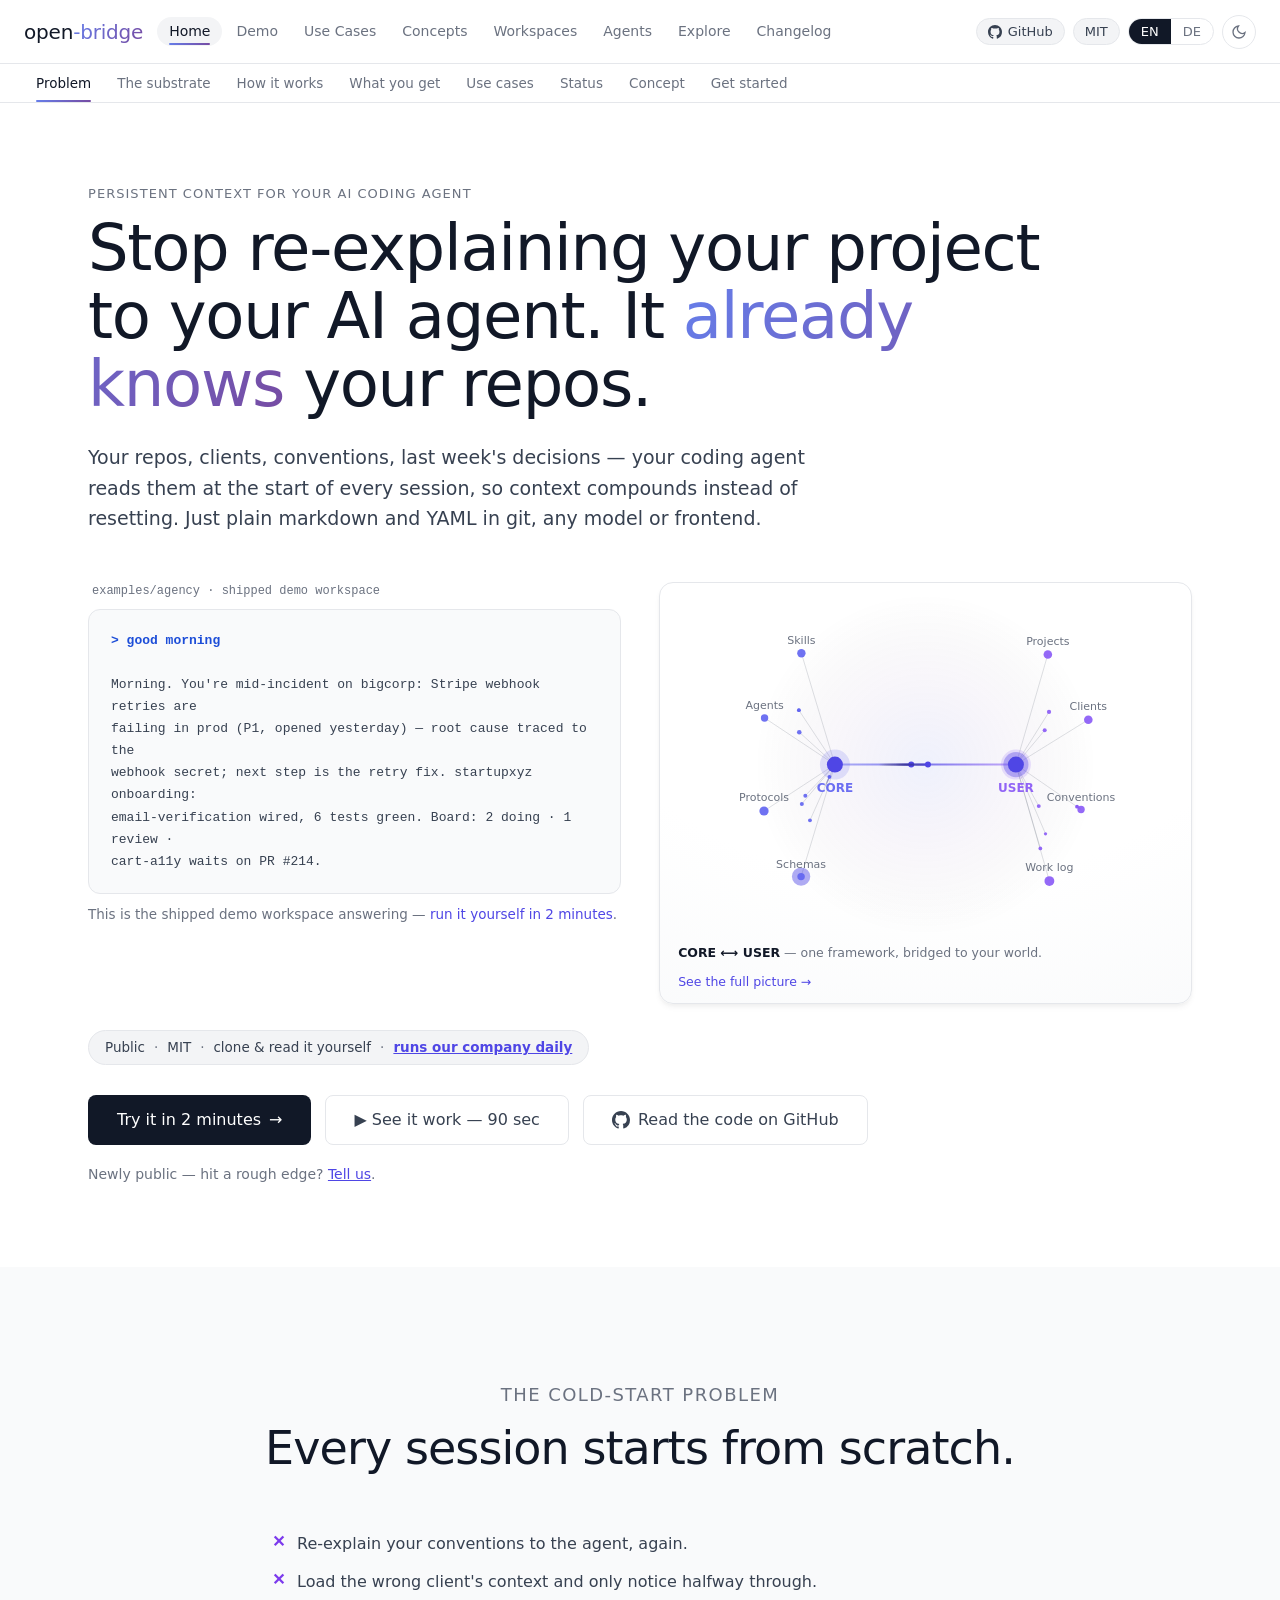
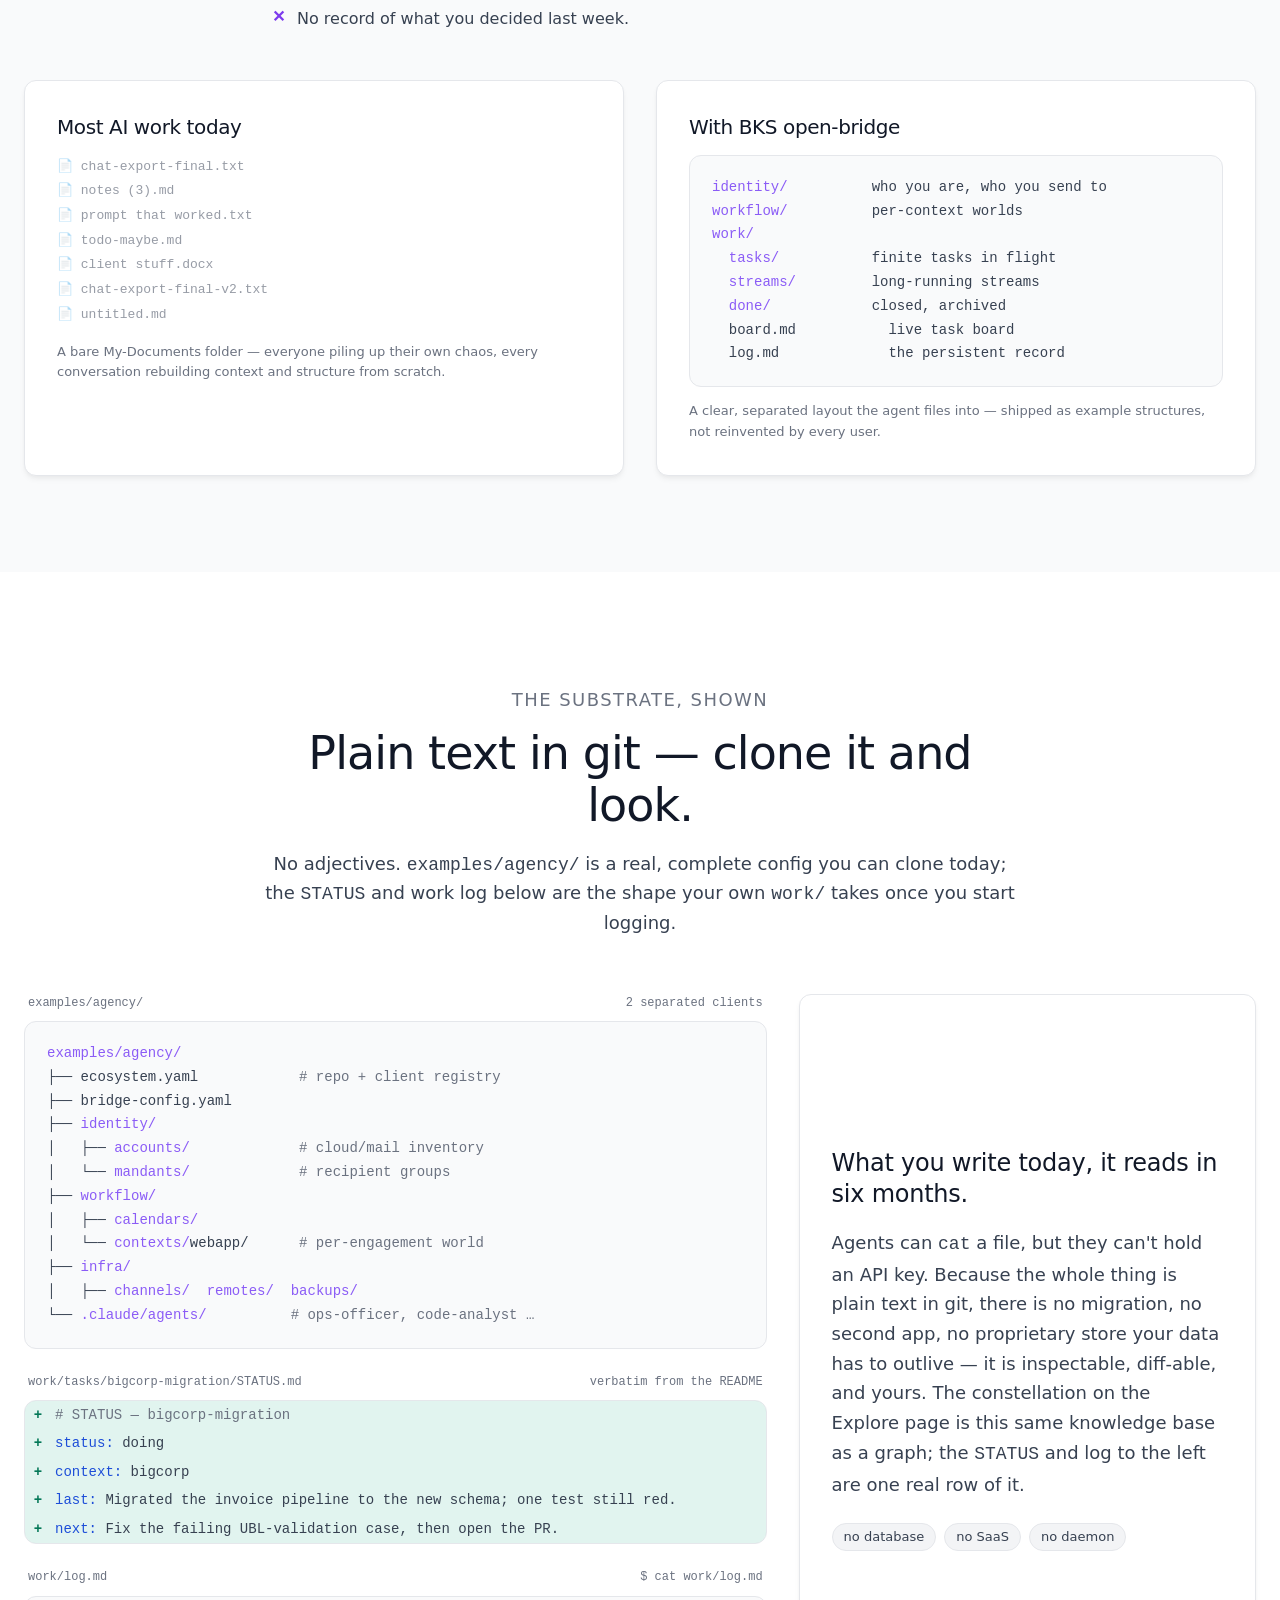
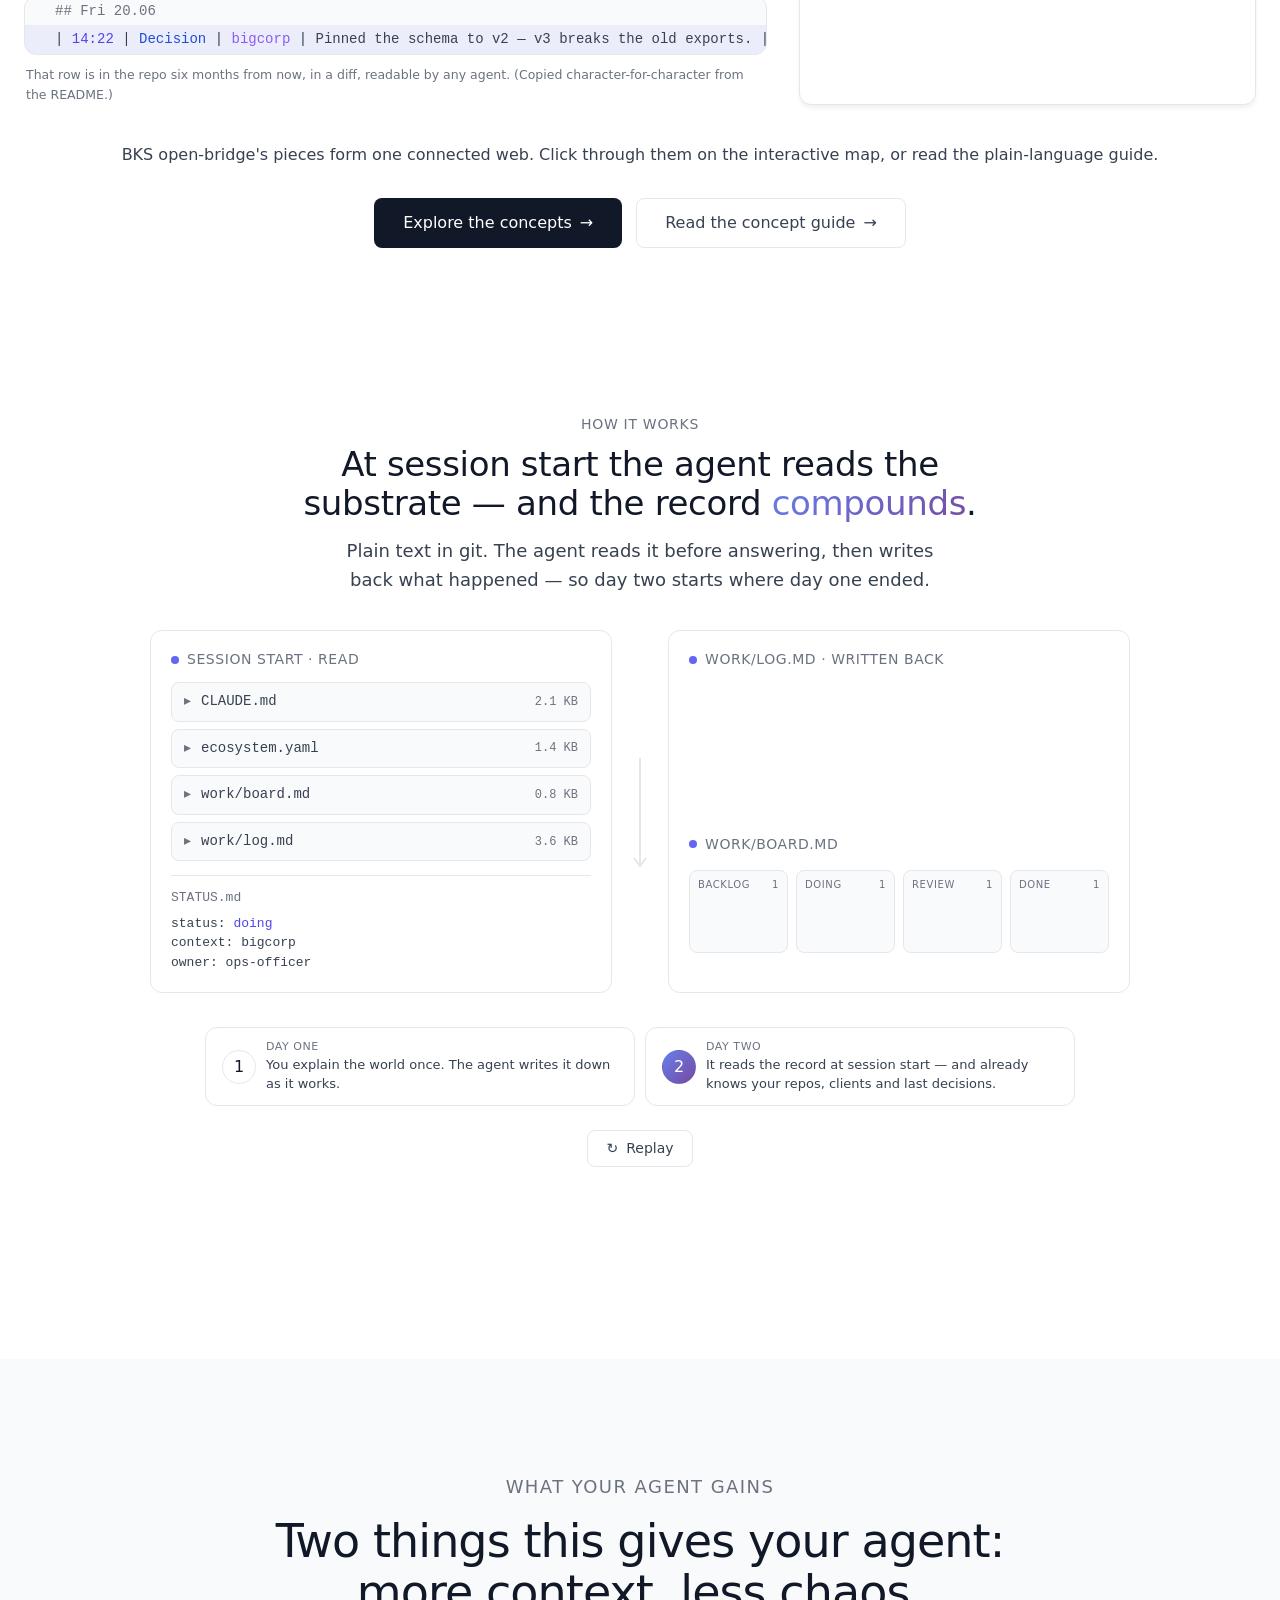
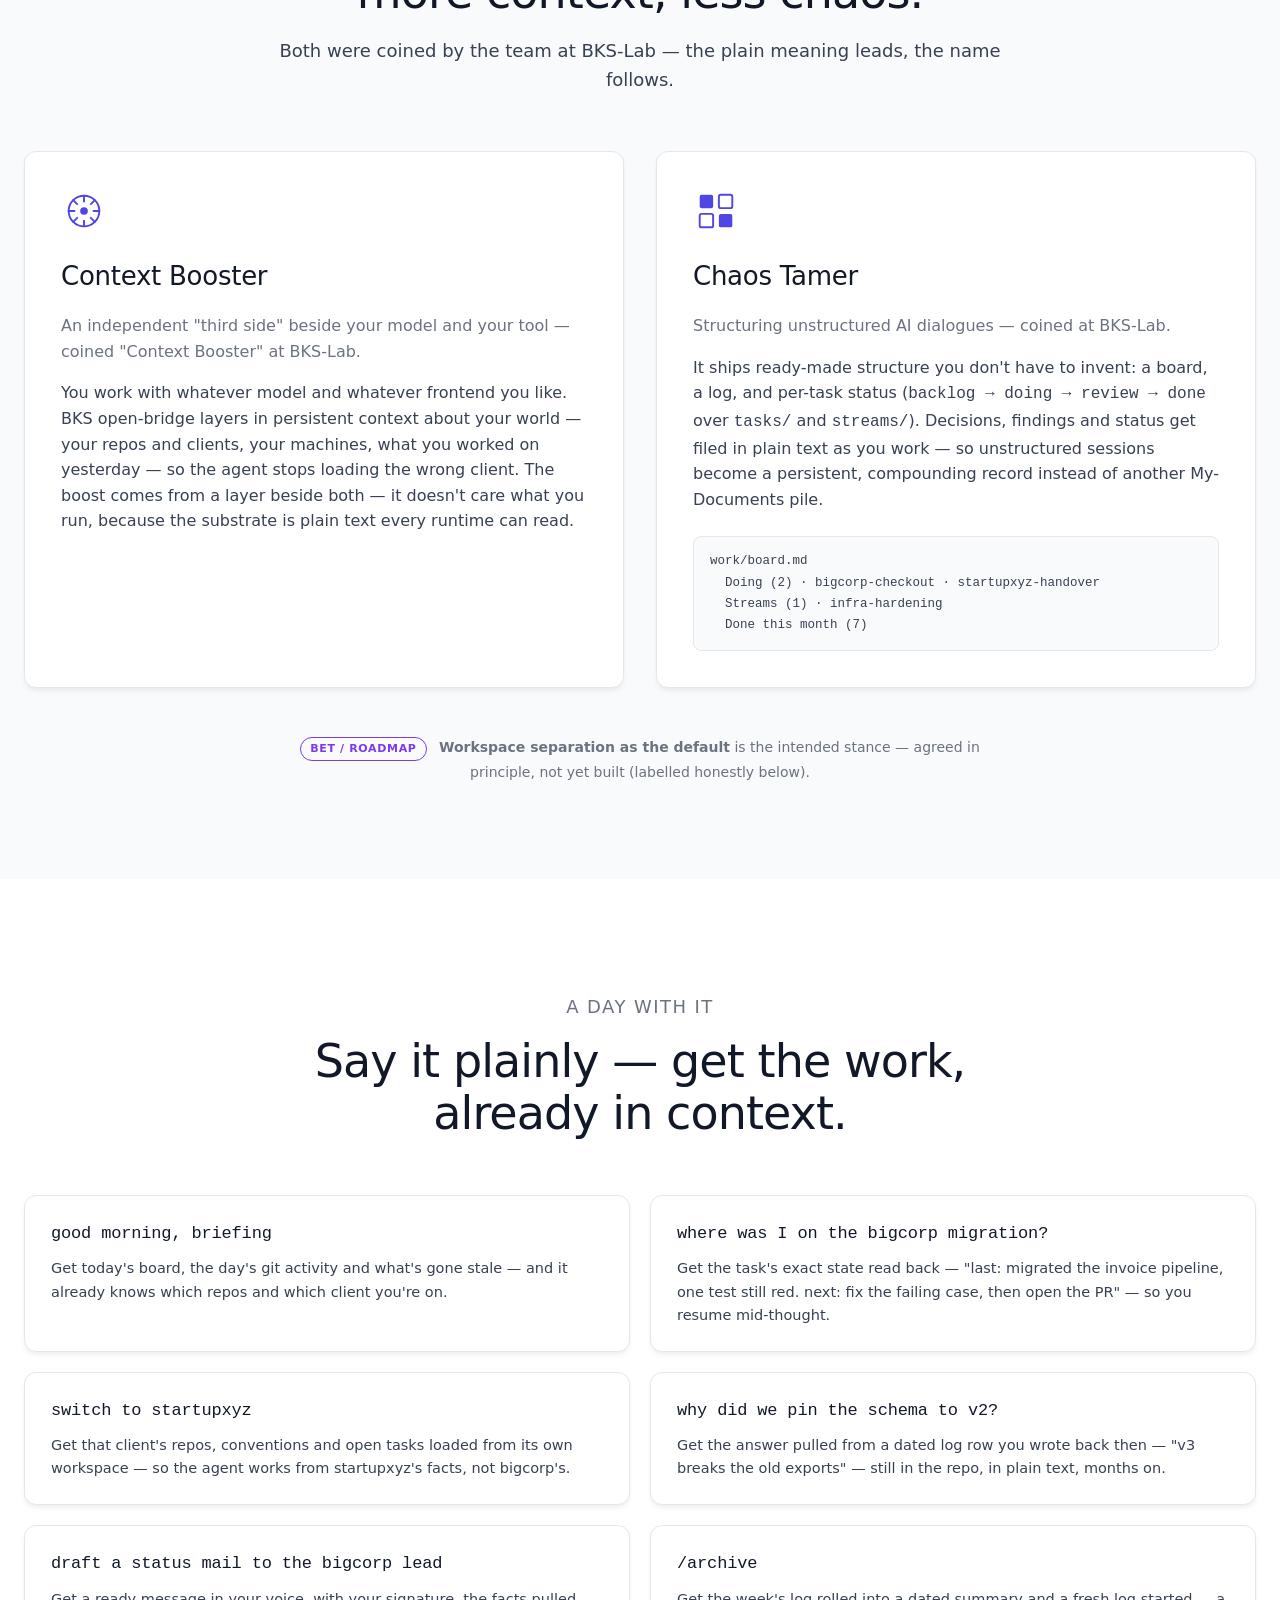
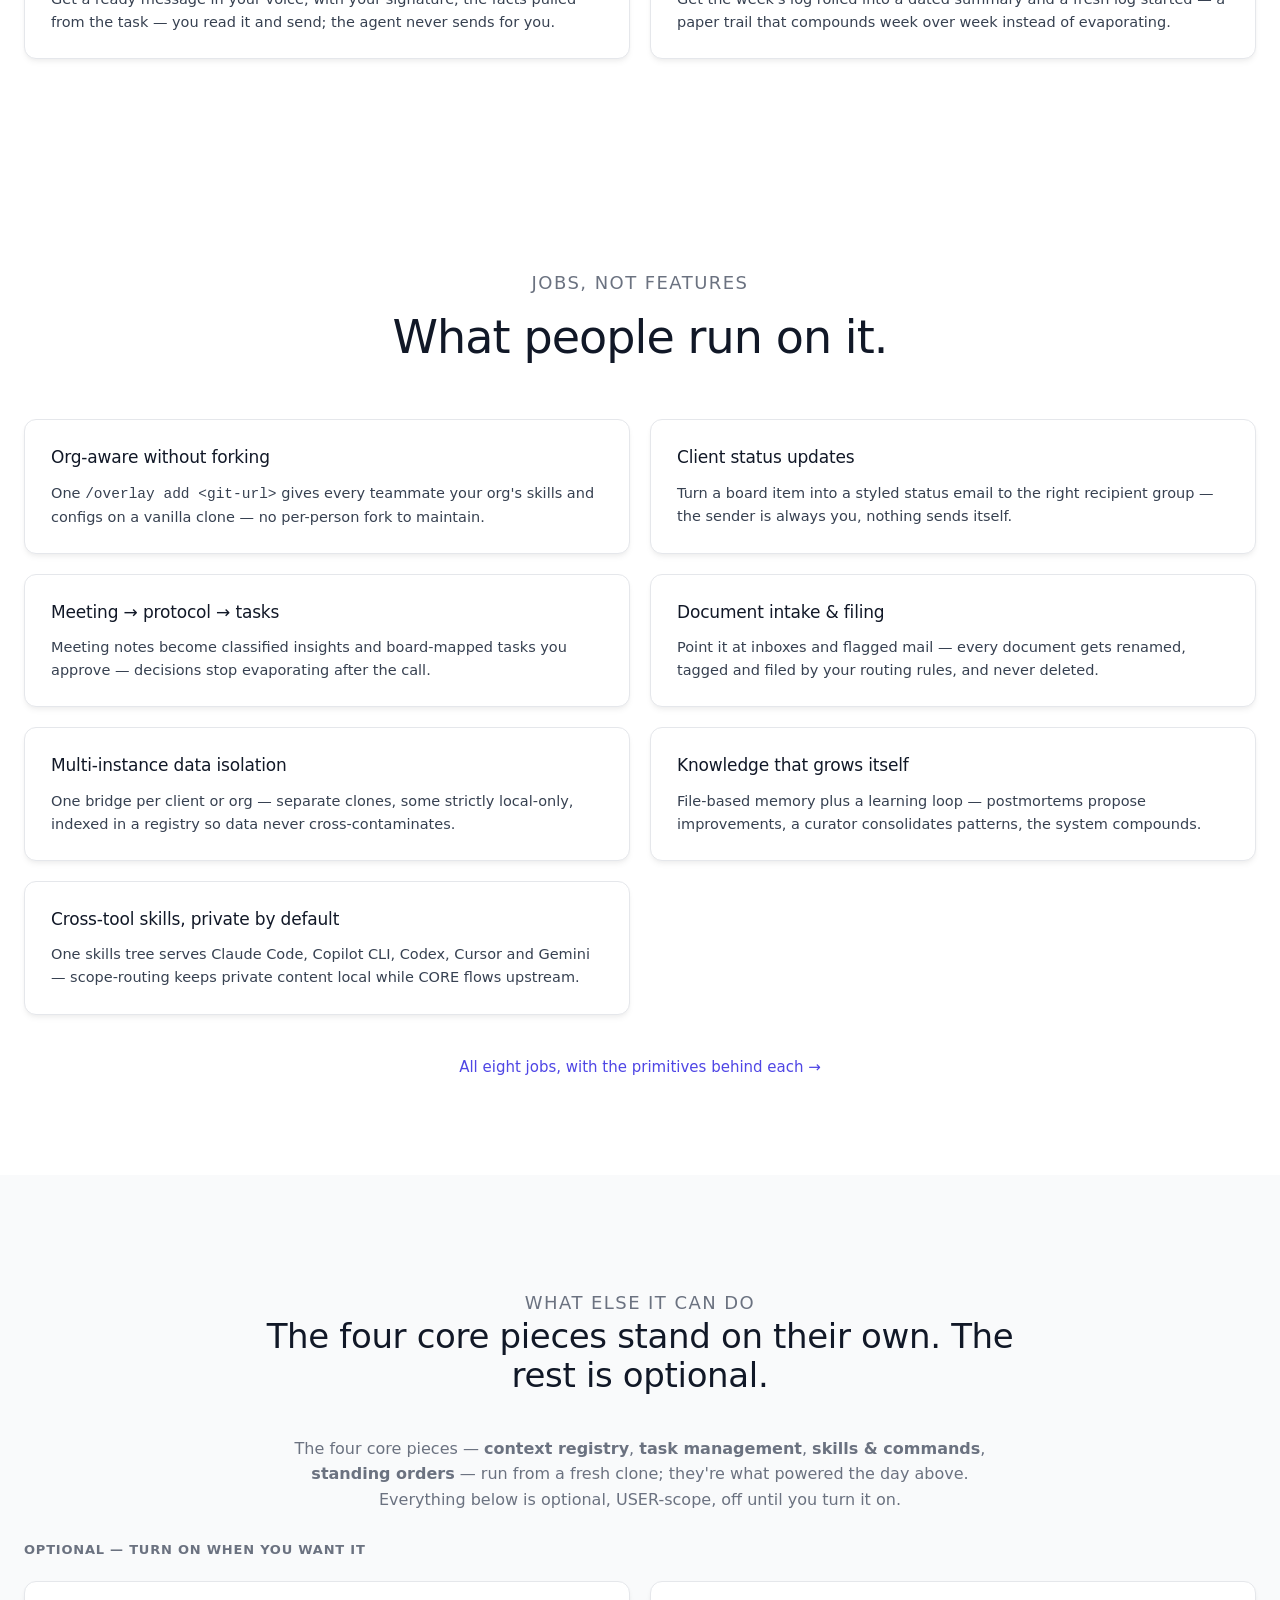
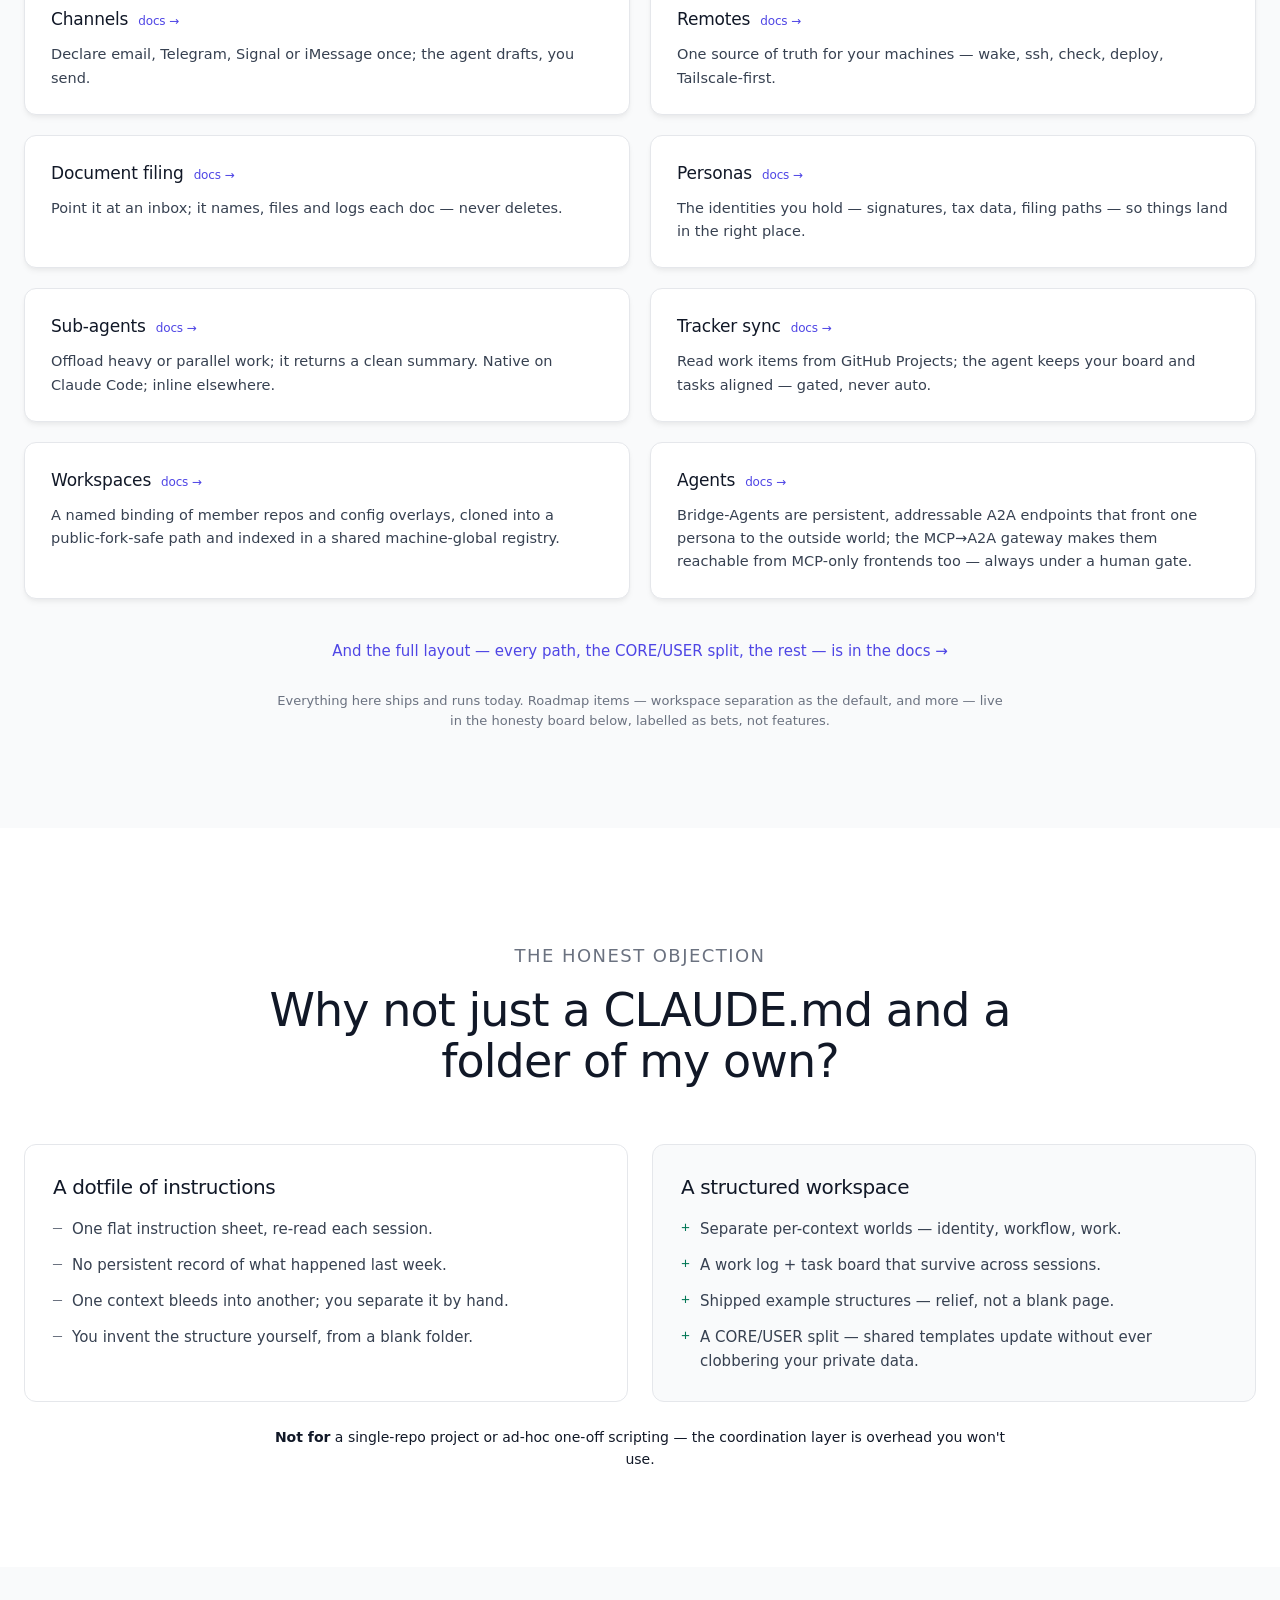
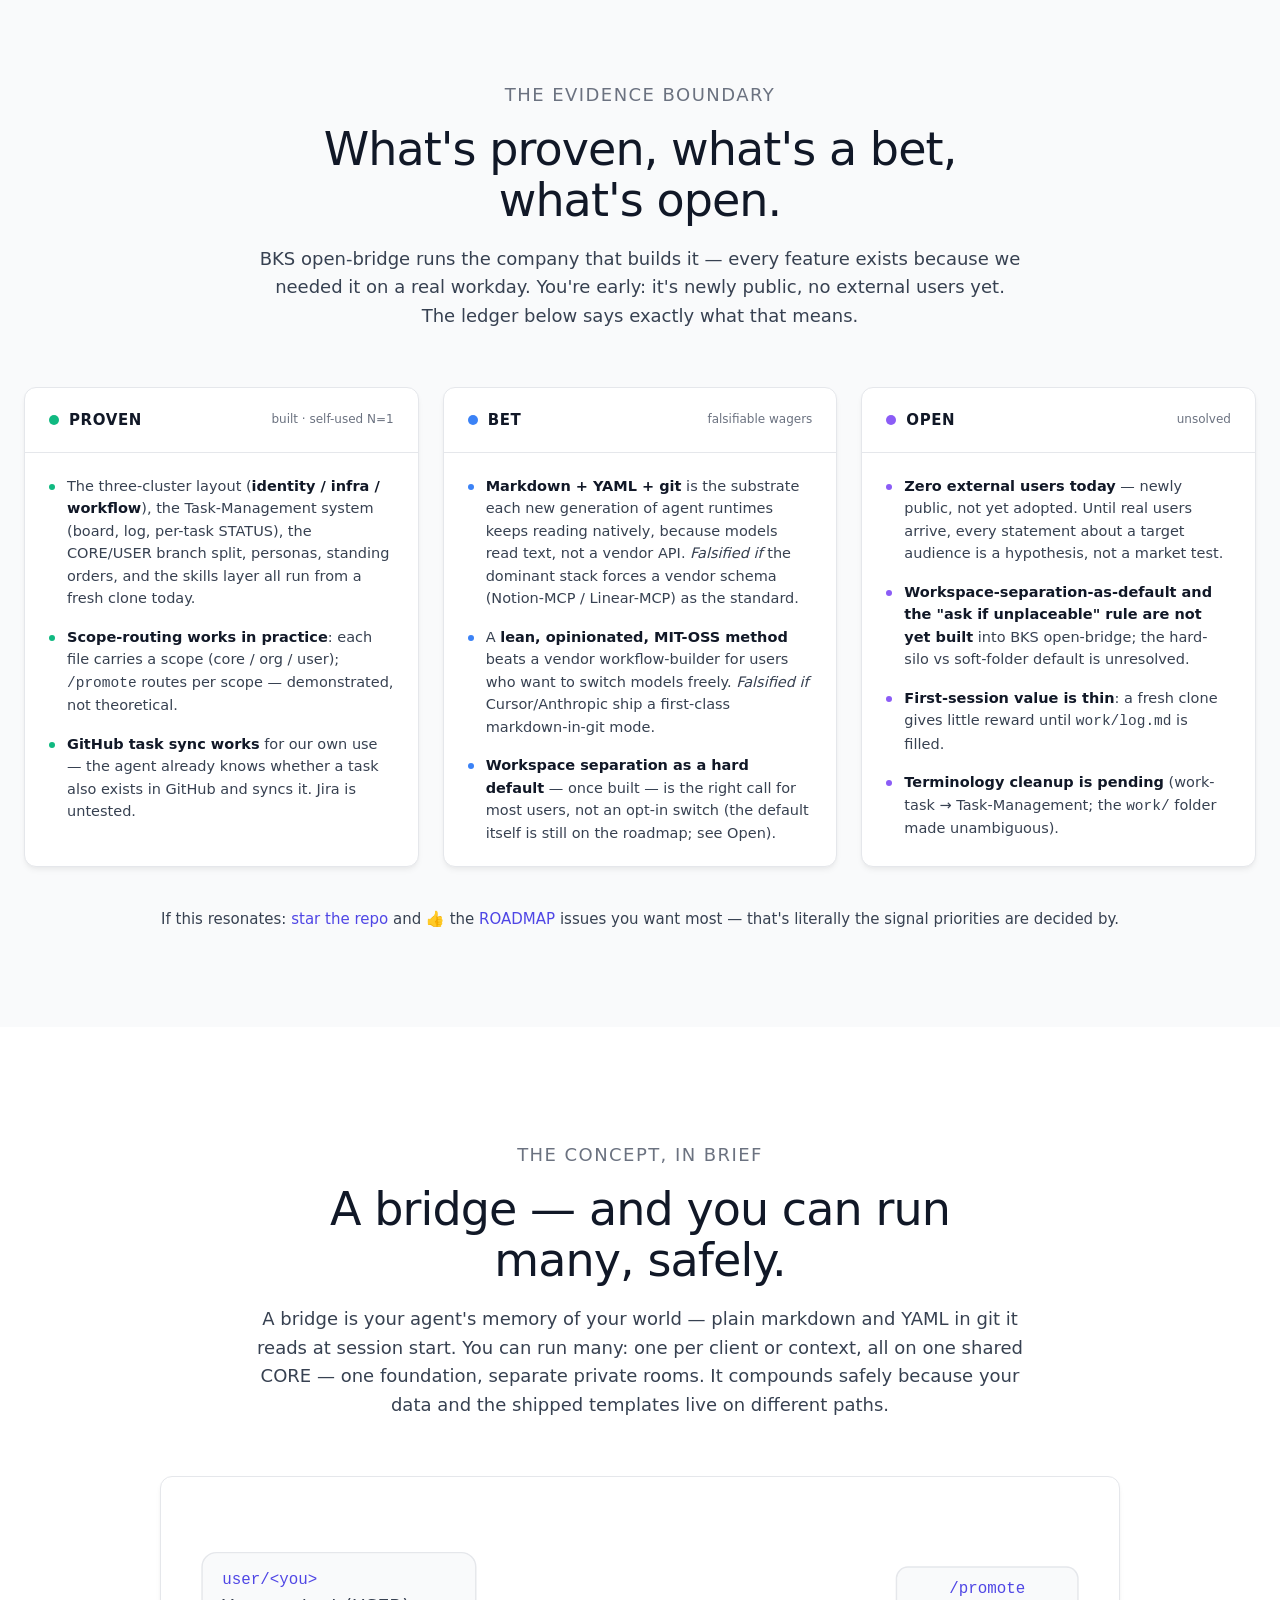
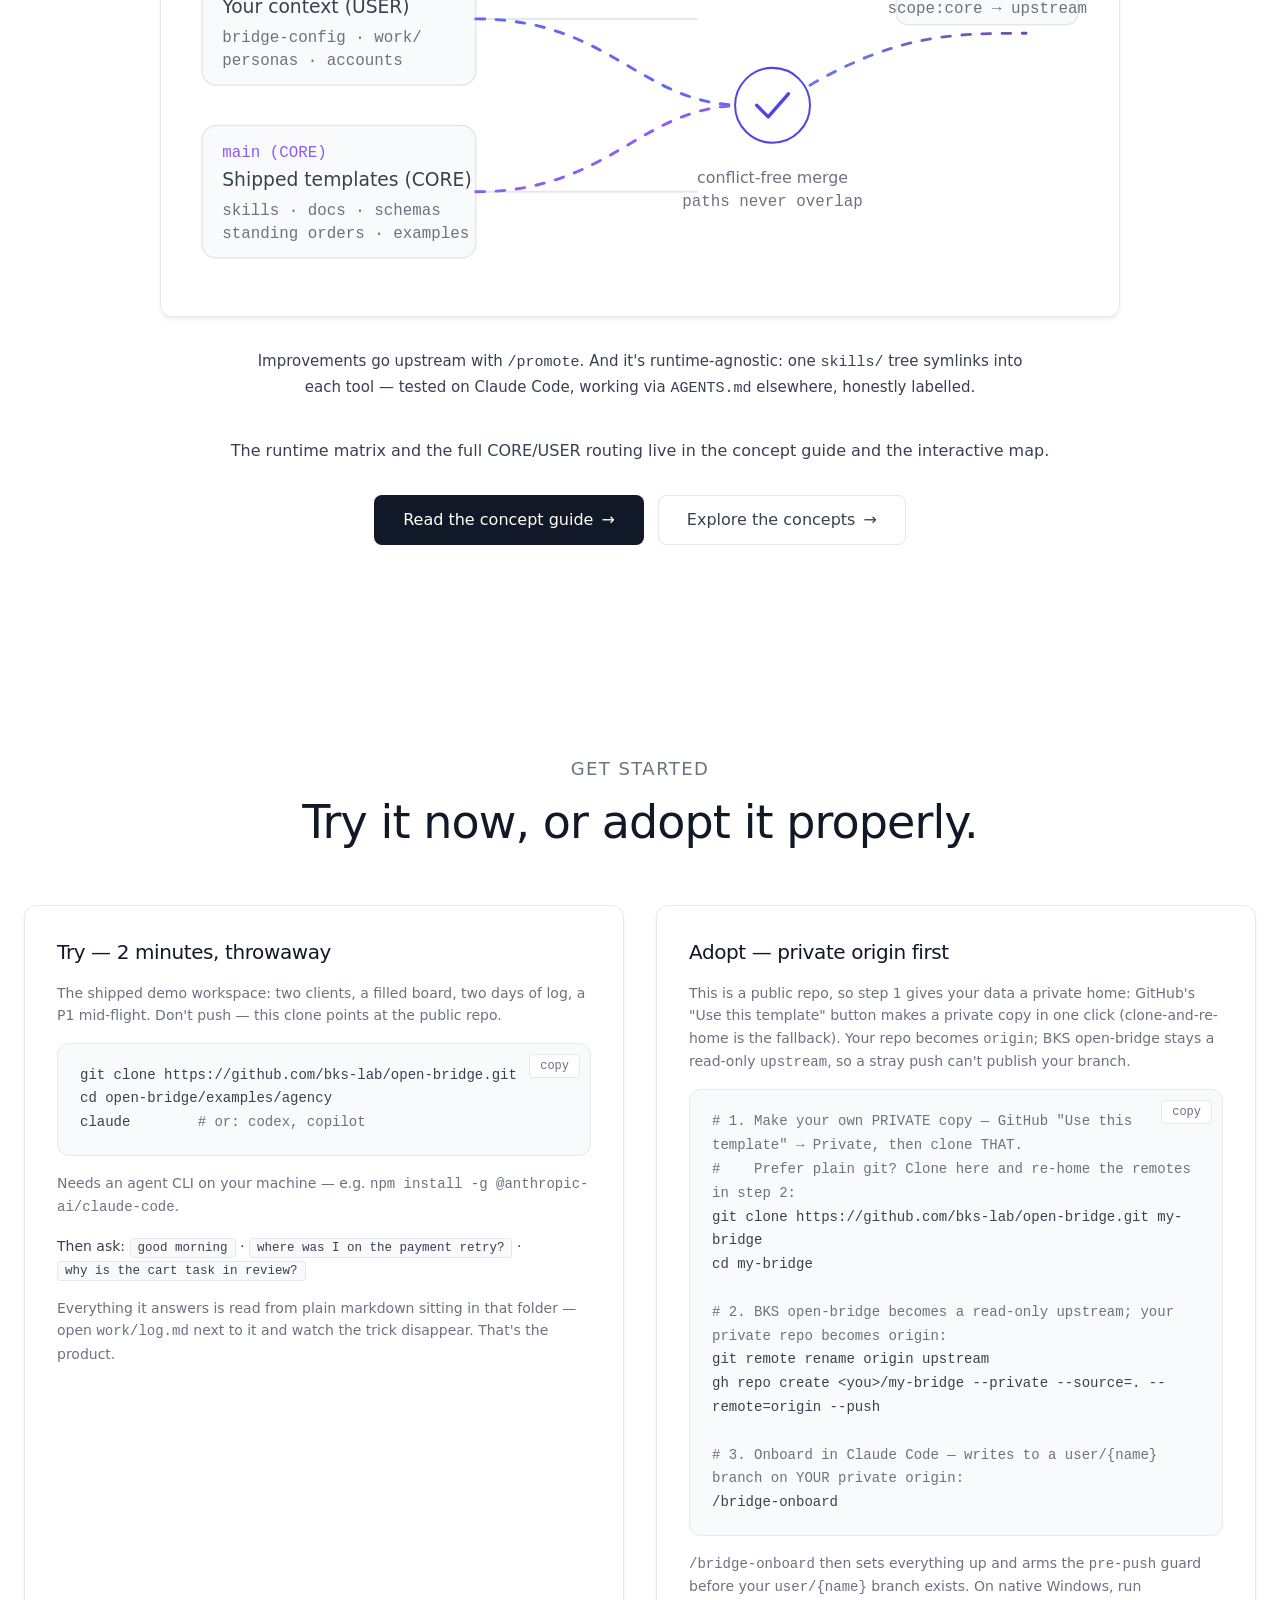
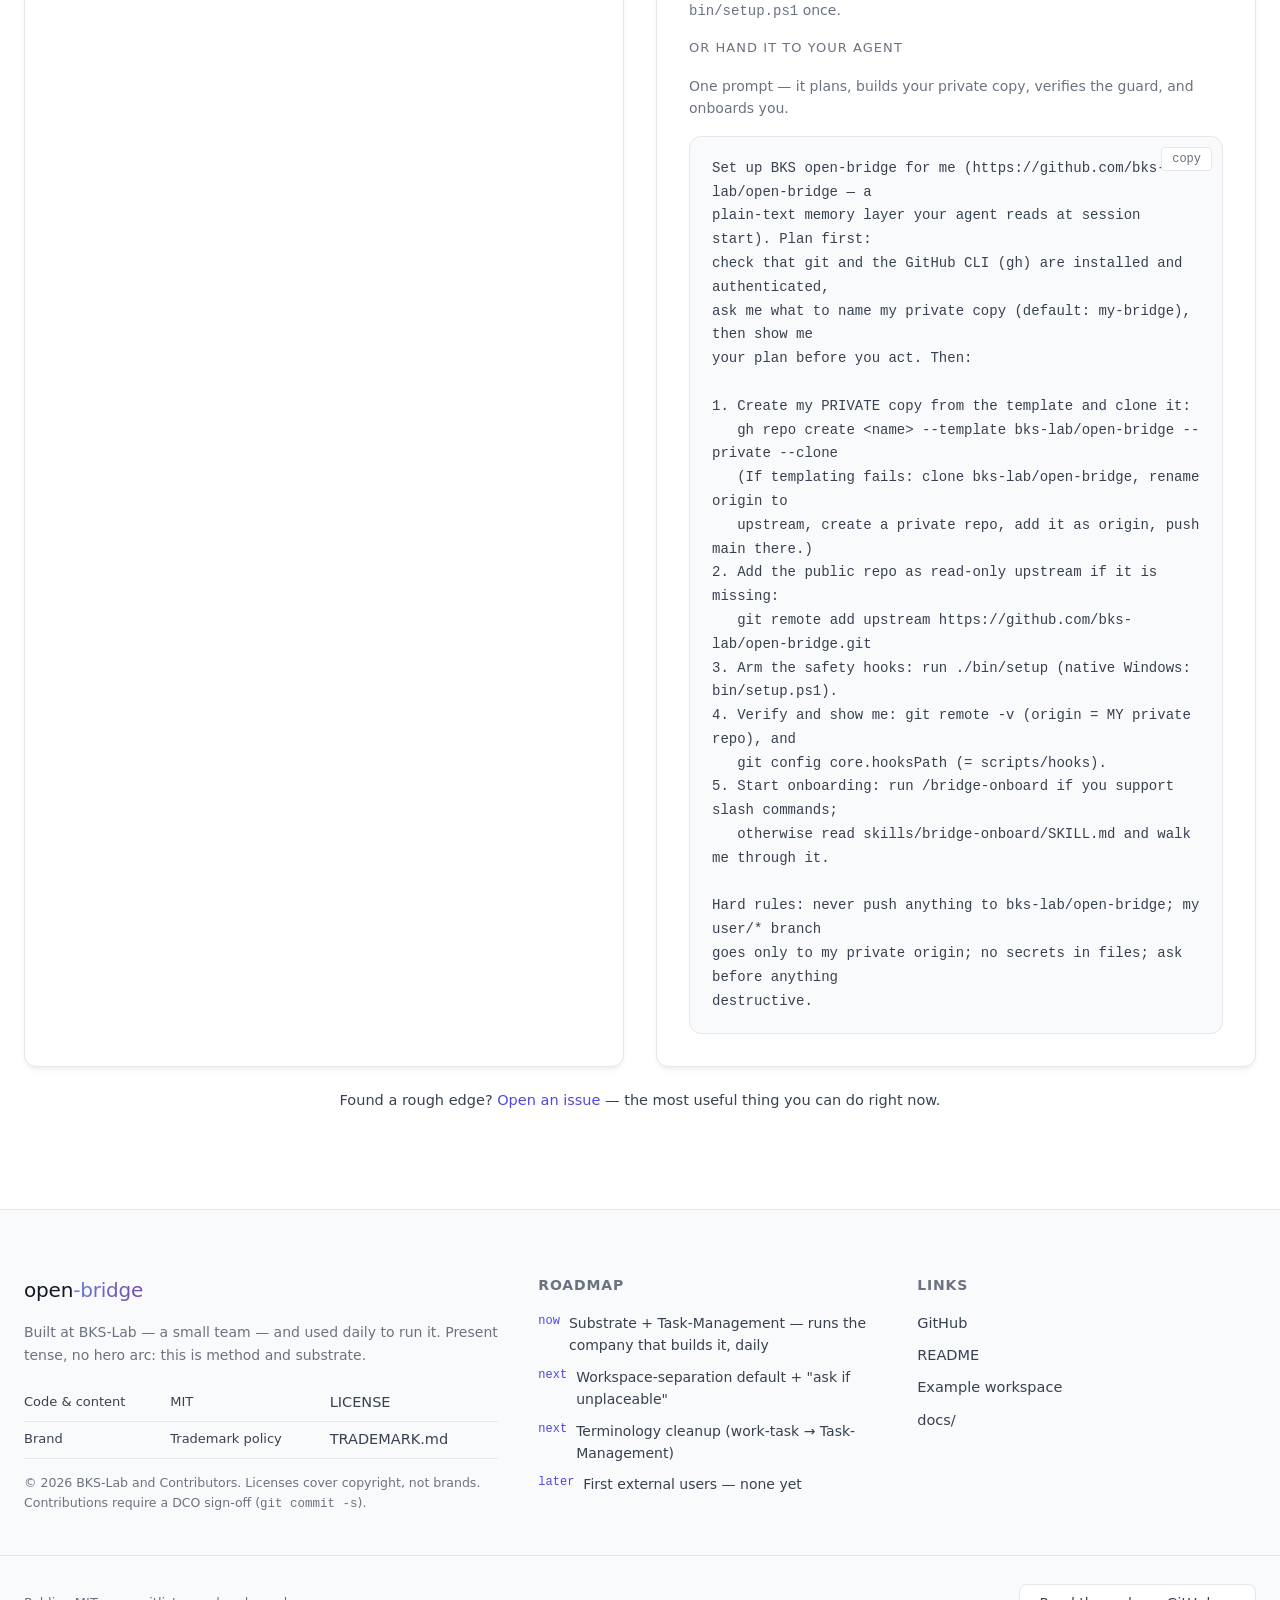
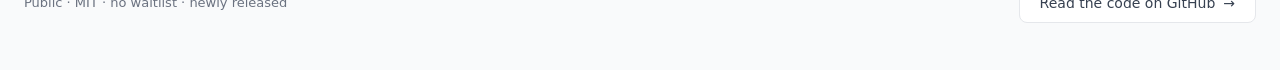
==== docs/index.html @ 3d46b1a1 "refactor(docs): extract shared page CSS into docs/assets/brand.css Each of the eight standalone page" ====
<!DOCTYPE html>
<html lang="en" data-active-lang="en">
<head>
<meta charset="utf-8">
<meta name="viewport" content="width=device-width, initial-scale=1">
<title>BKS open-bridge — context that compounds across AI sessions</title>
<meta name="description" content="BKS open-bridge is a plain git repo of markdown and YAML your AI coding agent reads at the start of every session. No database, no SaaS, nothing to host. Public, MIT, built at BKS-Lab.">
<!-- Social / Open Graph -->
<meta property="og:type" content="website">
<meta property="og:title" content="BKS open-bridge — context that compounds across AI sessions">
<meta property="og:description" content="Plain markdown + YAML in git your AI coding agent reads at session start — so context compounds instead of resetting. No database, no SaaS. MIT.">
<meta property="og:url" content="https://bks-lab.github.io/open-bridge/">
<meta property="og:image" content="https://bks-lab.github.io/open-bridge/social-preview.png">
<meta property="og:image:width" content="1280">
<meta property="og:image:height" content="640">
<meta name="twitter:card" content="summary_large_image">
<meta name="twitter:title" content="BKS open-bridge — context that compounds across AI sessions">
<meta name="twitter:description" content="Plain markdown + YAML in git your AI coding agent reads at session start. No database, no SaaS. MIT.">

<!-- Anti-FOUC pre-paint: theme + language set BEFORE the stylesheet paints. -->
<script>
(function(){
  var r = document.documentElement;
  try{
    var t = localStorage.getItem("ob-theme");
    if(t === "dark" || (!t && window.matchMedia && window.matchMedia("(prefers-color-scheme: dark)").matches)){
      r.classList.add("dark");
    }
  }catch(e){}
  try{
    var l = localStorage.getItem("ob-lang");
    var lang = (l === "de") ? "de" : (r.getAttribute("lang") || "en");
    r.setAttribute("data-active-lang", lang); r.setAttribute("lang", lang);
  }catch(e){ r.setAttribute("data-active-lang","en"); }
})();
</script>

<link rel="stylesheet" href="assets/brand.css">
<style>
/* ============================================================
   BKS open-bridge marketing landing — single file, fully offline.
   Colour / type / space tokens lifted from DESIGN.md (Editorial
   Minimalism) via landing/tokens.css. AA-correct text tokens
   (--accent-text, --code-bg, --ok-text …) layered on top — these
   are NOT in tokens.css and must be preserved.
   No external fonts, no CDN, no network calls.

   The ONLY hex outside the scoped visual blocks (#structure-viz +
   #mechanic-viz) traces to a token. The #structure-viz group accents
   are a documented, scoped palette confined to that figure — exactly
   like macOS terminal traffic-light dots.
   ============================================================ */

:root{
  /* ---- tokens.css (generated from DESIGN.md) ---- */
  --ink:#111827; --muted:#6B7280;
  --surface:#FFFFFF; --surface-subtle:#F9FAFB; --surface-muted:#F3F4F6;
  --on-primary:#FFFFFF; --on-surface:#374151;
  --line:#E5E7EB; --line-subtle:#F3F4F6;
  --accent-from:#667EEA; --accent-to:#764BA2;
  --accent:#6366F1; --accent-secondary:#8B5CF6;
  --ok:#10B981; --info:#3B82F6;
  --font-sans:Inter,-apple-system,BlinkMacSystemFont,"Segoe UI",system-ui,Roboto,"Helvetica Neue",Arial,sans-serif;
  --font-mono:"SF Mono",Monaco,"Cascadia Code","Roboto Mono",Consolas,"Liberation Mono",monospace;

  /* ---- AA-correct text tokens (added on top of tokens.css) ---- */
  --accent-text:#4F46E5;        /* links + the one accent word, AA on white */
  --accent-soft:#EEF2FF;
  --ok-text:#047857;            /* status text, AA */
  --info-text:#1D4ED8;
  --attention-text:#7C3AED;
  --code-bg:#F9FAFB;

  /* legacy aliases the markup uses */
  --primary:var(--ink); --secondary:var(--muted);
  --border:var(--line); --border-subtle:var(--line-subtle);
  --on-surface-muted:var(--muted);
  --success:var(--ok); --attention:var(--accent-secondary);
  --feature-indigo-from:#4F46E5; --feature-indigo-to:#9333EA;
  --mono:var(--font-mono);

  /* shadows — whisper quiet */
  --shadow-soft:0 4px 6px -1px rgba(0,0,0,.05),0 2px 4px -1px rgba(0,0,0,.03);
  --shadow-hover:0 20px 25px -5px rgba(0,0,0,.08),0 10px 10px -5px rgba(0,0,0,.04);

  --section-y:96px;
  --container:80rem; --hero-w:72rem; --prose-w:48rem;
  --r-sm:4px; --r-md:8px; --r-lg:12px; --r-xl:16px; --r-full:9999px;
}

/* ---- Toggles & header ---- */
.topbar{position:sticky;top:0;z-index:50}
header.nav{
  height:auto;min-height:64px;
  display:flex;align-items:center;
  background:color-mix(in srgb,var(--surface) 82%,transparent);
  backdrop-filter:blur(12px);-webkit-backdrop-filter:blur(12px);
  border-bottom:1px solid var(--border);
}

/* ---- In-page section nav (landing only) — docks UNDER the sticky header ----
   Same chrome grammar as header.nav (blur + translucent surface + bottom
   border) so the two read as one stacked bar. A horizontally-scrollable row of
   anchor pills styled like .site-nav a; the active link reuses the brand
   gradient underline. Scroll-spy toggles .active + aria-current via JS;
   degrades to plain anchors with JS off. */
.page-nav{
  background:color-mix(in srgb,var(--surface) 82%,transparent);
  backdrop-filter:blur(12px);-webkit-backdrop-filter:blur(12px);
  border-bottom:1px solid var(--border);
}
.page-nav-inner{
  max-width:var(--container);margin:0 auto;padding:0 24px;
  display:flex;align-items:center;gap:2px;
  overflow-x:auto;-webkit-overflow-scrolling:touch;
  scrollbar-width:none;-ms-overflow-style:none;
}
.page-nav-inner::-webkit-scrollbar{display:none}
.page-nav a{
  position:relative;flex:0 0 auto;
  font-size:13.5px;font-weight:500;line-height:1.2;text-decoration:none;white-space:nowrap;
  color:var(--secondary);padding:11px 12px;
  transition:color .18s ease,background .18s ease;
}
.page-nav a:hover{color:var(--primary);background:var(--surface-muted)}
.page-nav a.active,
.page-nav a[aria-current="true"]{color:var(--primary)}
.page-nav a.active::after{
  content:"";position:absolute;left:12px;right:12px;bottom:0;height:2px;border-radius:2px;
  background:linear-gradient(120deg,var(--accent-from),var(--accent-to));
}
@media (max-width:560px){
  .page-nav a{padding:11px 10px;font-size:13px}
}

/* ---- Sections ---- */
section{padding-block:var(--section-y);scroll-margin-top:112px}
/* in-page anchors that target a figure/sub-block inside a section */
[id="mechanic-viz"]{scroll-margin-top:112px}

/* ---- Hero (split) ---- */
.hero{position:relative;overflow:hidden;padding-block:clamp(56px,9vh,104px)}
/* Copy on the left, a small instantly-readable "your world, connected" net on
   the right. The detailed 18-node constellation moved down to #substrate, where
   it has the full width its labels need. */
.hero-grid{
  max-width:var(--hero-w);margin:0 auto;
}
.hero-copy{min-width:0}
.hero .display{margin-top:10px;max-width:62rem}
.hero-sub{margin:24px 0 0;max-width:48rem;font-size:19px;font-weight:300;line-height:1.6;color:var(--on-surface)}
.honesty-strip{
  margin-top:26px;display:inline-flex;align-items:center;gap:0;flex-wrap:wrap;
  font-size:13.5px;color:var(--on-surface);
  border:1px solid var(--border);border-radius:var(--r-full);
  background:var(--surface-muted);padding:7px 16px;line-height:1.4;
}
.honesty-strip .sep{color:var(--secondary);margin:0 9px}
.honesty-strip b{color:var(--primary);font-weight:600}
.cta-row{display:flex;flex-wrap:wrap;gap:14px;margin-top:30px}
.beta-line{margin-top:18px;font-size:14px;color:var(--secondary);max-width:38rem}

/* hero demo row — the code example and the CORE ⟷ USER brain, side by side */
.hero-demo{
  margin-top:clamp(28px,4.5vw,48px);
  display:grid;grid-template-columns:minmax(0,1fr) minmax(0,1fr);
  align-items:start;gap:clamp(22px,3vw,40px);
}
.hero-visual{min-width:0;width:100%}
.seam-cap{
  margin-top:14px;font-size:13.5px;color:var(--secondary);line-height:1.5;text-align:center;
}
.seam-cap a{color:var(--accent-text);text-decoration:none;font-weight:500;white-space:nowrap}
.seam-cap a:hover{text-decoration:underline}
.seam-cap .tag{
  font-size:11px;text-transform:uppercase;letter-spacing:.06em;color:var(--secondary);
  border:1px solid var(--border);border-radius:var(--r-full);padding:1px 8px;margin-right:8px;
}

@media (max-width:920px){
  /* stack the code example + brain on tablet/mobile */
  .hero-demo{grid-template-columns:1fr;gap:28px}
  .hero-sub,.beta-line{max-width:none}
  .hero-visual{max-width:520px;margin-inline:auto}
}

/* ---- #hero-net (animated CORE ⟷ USER brain) — scoped ----
   A living node-link "brain" in the hero-visual slot: a CORE lobe (the framework
   open-bridge ships) and a USER lobe (your private instance), joined by a bright
   bridge with signals crossing both ways. Canvas-based; every colour is read
   from the page DESIGN.md tokens and recoloured on theme/lang toggle by the
   scoped <script> below, which also honours prefers-reduced-motion. */
#hero-net{ margin:0;font-family:var(--font-sans); }
#hero-net .hn-frame{
  position:relative;width:100%;
  border:1px solid var(--line);border-radius:14px;
  background:radial-gradient(120% 120% at 50% 0%, var(--surface) 60%, var(--surface-subtle) 100%);
  box-shadow:var(--shadow-soft);
  padding:14px 14px 10px;
}
html.dark #hero-net .hn-frame{box-shadow:0 6px 18px -8px rgba(0,0,0,.5)}
#hero-net .hn-stage{position:relative;width:100%}
/* the brain canvas — fills the stage at the old net's 5:4 aspect, transparent
   over the frame surface so it reads on both themes. */
#hero-net .hn-canvas{display:block;width:100%;aspect-ratio:3/2;border-radius:10px}

#hero-net .hn-cap{
  display:flex;gap:10px;align-items:baseline;flex-wrap:wrap;justify-content:space-between;
  margin:12px 4px 2px;font-size:12.5px;line-height:1.5;color:var(--muted);
}
#hero-net .hn-cap b{color:var(--ink);font-weight:600}
#hero-net .hn-cap a{color:var(--accent-text);text-decoration:none;font-weight:500;white-space:nowrap}
#hero-net .hn-cap a:hover{text-decoration:underline}

/* language toggle mirrors page (all hero-net translatable bits are spans/tspans) */
#hero-net span[data-lang],#hero-net tspan[data-lang]{display:none}
html[data-active-lang="en"] #hero-net span[data-lang="en"]{display:inline}
html[data-active-lang="de"] #hero-net span[data-lang="de"]{display:inline}
html[data-active-lang="en"] #hero-net tspan[data-lang="en"]{display:inline}
html[data-active-lang="de"] #hero-net tspan[data-lang="de"]{display:inline}

#hero-net .hn-sr{
  position:absolute;width:1px;height:1px;padding:0;margin:-1px;overflow:hidden;
  clip:rect(0 0 0 0);white-space:nowrap;border:0;
}
@media print{
  #hero-net .hn-frame{break-inside:avoid;box-shadow:none}
}

/* ---- Code / file-tree blocks ---- */
.code{
  font-family:var(--mono);font-size:14px;line-height:1.7;
  background:var(--surface-subtle);border:1px solid var(--border);
  border-radius:var(--r-lg);padding:20px 22px;overflow-x:auto;color:var(--on-surface);
  white-space:pre;
}
html.dark .code{background:var(--code-bg)}
.code .dir{color:var(--accent-secondary);font-weight:500}
.code .cmt{color:var(--secondary)}
.code .k{color:var(--info-text)}
.code .ok{color:var(--ok-text)}
.code-label{
  display:flex;align-items:center;justify-content:space-between;gap:12px;
  font-family:var(--mono);font-size:12px;color:var(--secondary);
  padding:0 4px 8px;
}

/* README verbatim artifact block + diff gutter */
.artifact{
  font-family:var(--mono);font-size:14px;line-height:1.75;
  background:var(--surface-subtle);border:1px solid var(--border);
  border-radius:var(--r-lg);padding:0;overflow:hidden;color:var(--on-surface);
}
html.dark .artifact{background:var(--code-bg)}
.artifact .row{display:flex;white-space:pre;align-items:flex-start}
.artifact .gut{
  flex:0 0 26px;text-align:center;color:var(--secondary);
  user-select:none;padding:2px 0;
}
.artifact .ln{padding:2px 14px 2px 4px;flex:1;min-width:0}
.artifact .row.add{background:color-mix(in srgb,var(--ok) 10%, transparent)}
.artifact .row.add .gut{color:var(--ok-text);font-weight:600}
.artifact .row.hl{background:color-mix(in srgb,var(--accent) 9%, transparent)}
.artifact .k{color:var(--info-text)}
.artifact .who{color:var(--accent-secondary)}
.artifact .tm{color:var(--accent-text);font-weight:500}
.artifact .cmt{color:var(--secondary)}
.verbatim-note{margin-top:10px;font-size:12.5px;color:var(--secondary);padding-left:2px}

/* ---- Split visual (My Documents) ---- */
.split{display:grid;grid-template-columns:1fr 1fr;gap:32px;align-items:stretch}
.reset-lines{display:flex;flex-direction:column;gap:12px;max-width:46rem;margin:0 auto 48px}
.reset-line{
  display:flex;align-items:center;gap:12px;font-size:16px;color:var(--on-surface);
  opacity:0;transform:translateY(8px);transition:opacity .5s ease,transform .5s ease;
}
.reset-line.in{opacity:1;transform:none}
.reset-line .x{color:var(--attention-text);font-family:var(--mono);flex:none;font-weight:600}
.doc-card h4{margin-bottom:14px}
.doc-card .cap{margin-top:14px;font-size:13px;color:var(--secondary)}
.flat-dump{font-family:var(--mono);font-size:13px;line-height:1.9;color:var(--secondary)}
.flat-dump .f{display:block;opacity:.7}

/* ---- Tiles (Context Booster / Chaos Tamer) ---- */
.tiles{display:grid;grid-template-columns:1fr 1fr;gap:32px}
.tile{
  background:var(--surface);border:1px solid var(--border);
  border-radius:var(--r-lg);padding:36px;box-shadow:var(--shadow-soft);
  position:relative;overflow:hidden;display:flex;flex-direction:column;
}
.tile-icon{width:46px;height:46px;margin-bottom:22px;color:var(--accent-text)}
.tile h3{font-size:26px;font-weight:300;letter-spacing:-0.01em;color:var(--primary)}
.tile .coined{font-weight:400}
.attrib{font-size:13px;color:var(--secondary);margin-top:6px}
.tile p{margin-top:16px;font-size:16px}
.tile .demo{
  margin-top:auto;font-family:var(--mono);font-size:12.5px;line-height:1.7;
  background:var(--surface-subtle);border:1px solid var(--border);
  border-radius:var(--r-md);padding:14px 16px;color:var(--on-surface);margin-top:24px;white-space:pre-wrap;
}
html.dark .tile .demo{background:var(--code-bg)}
.stance-note{
  margin-top:48px;max-width:46rem;margin-inline:auto;text-align:center;
  font-size:14px;color:var(--secondary);
}
.tag-bet{
  display:inline-block;font-size:11px;font-weight:600;letter-spacing:0.06em;text-transform:uppercase;
  color:var(--attention-text);border:1px solid var(--attention-text);border-radius:var(--r-full);
  padding:2px 9px;margin-right:8px;
}

/* ---- Objection compare ---- */
.compare{display:grid;grid-template-columns:1fr 1fr;gap:24px}
.compare .col{padding:28px;border-radius:var(--r-lg);border:1px solid var(--border)}
.compare .col.before{background:var(--surface)}
.compare .col.after{background:var(--surface-subtle)}
.compare h4{margin-bottom:16px}
.compare ul{list-style:none;display:flex;flex-direction:column;gap:12px}
.compare li{display:flex;gap:10px;font-size:15px}
.compare li .mk{font-family:var(--mono);flex:none}
.compare .before .mk{color:var(--secondary)}
.compare .after .mk{color:var(--ok-text)}
.punch{margin-top:36px;text-align:center;font-size:18px;font-weight:300;color:var(--primary);max-width:46rem;margin-inline:auto}

/* ---- Capabilities (what else it can do) ---- */
.cap-intro{max-width:46rem;margin:0 auto 40px;text-align:center;font-size:16px;color:var(--secondary)}
.cap-grouphead{font-size:13px;font-weight:600;letter-spacing:0.06em;text-transform:uppercase;color:var(--secondary);margin:0 0 20px}
.cap-group + .cap-group{margin-top:48px}
.cap-grid{display:grid;grid-template-columns:1fr 1fr;gap:20px}
.cap-item{
  background:var(--surface);border:1px solid var(--border);
  border-radius:var(--r-lg);padding:24px 26px;box-shadow:var(--shadow-soft);
}
.cap-item .cap-label{font-size:17px;font-weight:500;color:var(--primary);letter-spacing:-0.01em;display:flex;align-items:baseline;gap:10px;flex-wrap:wrap}
.cap-item .cap-benefit{margin-top:10px;font-size:14.5px;line-height:1.6;color:var(--on-surface)}
.cap-item .cap-docs{font-size:12px;font-weight:500;color:var(--accent-text);text-decoration:none;white-space:nowrap}
.cap-item .cap-docs:hover{text-decoration:underline}
.cap-more{margin-top:40px;text-align:center;font-size:15px}
.cap-more a{color:var(--accent-text);font-weight:500;text-decoration:none}
.cap-more a:hover{text-decoration:underline}
.cap-honesty{margin:28px auto 0;max-width:46rem;text-align:center;font-size:13px;color:var(--secondary)}

/* ---- PROVEN / BET / OPEN ---- */
.board3{display:grid;grid-template-columns:repeat(3,1fr);gap:24px}
.bcol{border:1px solid var(--border);border-radius:var(--r-lg);background:var(--surface);box-shadow:var(--shadow-soft);overflow:hidden}
.bcol .head{padding:20px 24px;border-bottom:1px solid var(--border);display:flex;align-items:center;gap:10px}
.bcol .head .dot{width:10px;height:10px;border-radius:var(--r-full);flex:none}
.bcol.proven .dot{background:var(--ok)}
.bcol.bet .dot{background:var(--info)}
.bcol.open .dot{background:var(--accent-secondary)}
.bcol .head .t{font-size:15px;font-weight:600;letter-spacing:0.04em;text-transform:uppercase;color:var(--primary)}
.bcol .head .s{font-size:12px;color:var(--secondary);margin-left:auto}
.bcol ul{list-style:none;padding:22px 24px;display:flex;flex-direction:column;gap:16px}
.bcol li{font-size:14.5px;line-height:1.55;color:var(--on-surface);padding-left:18px;position:relative}
.bcol li::before{content:"";position:absolute;left:0;top:9px;width:6px;height:6px;border-radius:var(--r-full)}
.bcol.proven li::before{background:var(--ok)}
.bcol.bet li::before{background:var(--info)}
.bcol.open li::before{background:var(--accent-secondary)}
.bcol li b{color:var(--primary);font-weight:600}

/* ---- CORE/USER diagram (animated SVG) ---- */
.cu-foot{margin-top:32px;text-align:center;font-size:15px;color:var(--on-surface);max-width:48rem;margin-inline:auto}
.diagram-frame{
  max-width:60rem;margin:0 auto;border:1px solid var(--border);border-radius:var(--r-lg);
  background:var(--surface);box-shadow:var(--shadow-soft);padding:18px;overflow:hidden;
}
.diagram-frame svg{display:block;width:100%;height:auto}
.dg-track{stroke:var(--line);stroke-width:1.4;fill:none}
.dg-flow{stroke-width:2;fill:none;stroke-linecap:round;stroke-dasharray:6 8}
.dg-flow.user{stroke:var(--accent)}
.dg-flow.core{stroke:var(--accent-secondary)}
.dg-flow.promote{stroke:url(#dgGrad)}
.dg-box{fill:var(--surface-subtle);stroke:var(--line);stroke-width:1}
.dg-merge{fill:var(--surface);stroke:var(--accent-text);stroke-width:1.4}
.dg-lbl{fill:var(--on-surface);font:500 13px var(--font-sans)}
.dg-sub{fill:var(--muted);font:400 11px var(--font-mono)}
.dg-cap{fill:var(--muted);font:400 11px var(--font-sans)}
.dg-mono{font:400 11px var(--font-mono)}
@media (prefers-reduced-motion:no-preference){
  .diagram-frame.in .dg-flow{animation:dg-flow-anim 1.4s linear infinite}
}
@keyframes dg-flow-anim{to{stroke-dashoffset:-28}}

/* ---- Runtime fan-out (animated SVG) ---- */
.rt-foot{margin-top:30px;text-align:center;font-size:15px;color:var(--on-surface)}
.rt-pill{fill:var(--surface-subtle);stroke:var(--line);stroke-width:1}
.rt-name{fill:var(--on-surface);font:500 13px var(--font-sans)}
.rt-state{font:400 11px var(--font-mono)}
.rt-state.tested{fill:var(--ok-text);font-weight:600}
.rt-state.untested{fill:var(--muted)}
.rt-state.via{fill:var(--muted)}
.rt-edge{stroke:var(--accent);stroke-width:1.6;fill:none;stroke-dasharray:5 7}
.rt-hub{fill:var(--accent-soft);stroke:var(--accent-text);stroke-width:1.4}
.rt-hublbl{fill:var(--accent-text);font:600 13px var(--font-mono)}
.rt-symlbl{fill:var(--muted);font:400 10.5px var(--font-mono)}
.rt-edgelbl{paint-order:stroke;stroke:var(--surface);stroke-width:3px;stroke-linejoin:round}
@media (prefers-reduced-motion:no-preference){
  .diagram-frame.in .rt-edge{animation:dg-flow-anim 1.4s linear infinite}
}

/* ---- Get started ---- */
.steps .code{max-width:42rem;margin:0 auto;position:relative}
.copy-btn{
  position:absolute;top:10px;right:10px;font-family:inherit;font-size:12px;font-weight:500;
  cursor:pointer;background:var(--surface);border:1px solid var(--border);border-radius:var(--r-sm);
  padding:4px 10px;color:var(--secondary);
}
.copy-btn:hover{color:var(--primary)}
.run-note{margin-top:24px;text-align:center;font-size:15px;color:var(--on-surface-muted)}
.tertiary-cta{margin-top:22px;text-align:center;font-size:14.5px;color:var(--on-surface)}
.tertiary-cta a{color:var(--accent-text);text-decoration:none;font-weight:500}
.tertiary-cta a:hover{text-decoration:underline}

/* ---- Hero terminal (the magic-moment exchange) — reuses .code grammar,
   tokens only. pre-wrap so the transcript never widens the hero column. ---- */
.hero-term{margin-top:0;max-width:44rem}      /* top-aligned with the brain in .hero-demo */
.hero-term .code{white-space:pre-wrap;overflow-wrap:anywhere;font-size:13px}
.hero-term .code .k{font-weight:600}
.hero-term-cap{margin-top:10px;font-size:13.5px;color:var(--secondary)}
.hero-term-cap a{color:var(--accent-text);text-decoration:none;font-weight:500}
.hero-term-cap a:hover{text-decoration:underline}

/* ---- Use-case tile strip (What people run on it) — .cap-item as link ---- */
.uc-strip a.cap-item{display:block;text-decoration:none;transition:border-color .18s ease,box-shadow .18s ease}
.uc-strip a.cap-item:hover{border-color:var(--accent);box-shadow:var(--shadow-hover)}
.uc-strip .cap-benefit{color:var(--on-surface)}

/* ---- Get-started dual path (Try | Adopt) — stacks on mobile ---- */
#get-started{scroll-margin-top:112px}
.path-grid{display:grid;grid-template-columns:1fr 1fr;gap:32px;align-items:stretch}
.path-grid>*{min-width:0}
.path{display:flex;flex-direction:column;gap:16px}
.path .h4{display:flex;align-items:baseline;gap:10px;flex-wrap:wrap}
.path .code{position:relative;max-width:none;margin:0;white-space:pre-wrap;overflow-wrap:anywhere}
.path-note{font-size:14px;line-height:1.6;color:var(--on-surface-muted)}
.path-prompts{font-size:14px;color:var(--on-surface)}
.path-prompts code{
  font-family:var(--mono);font-size:12.5px;background:var(--surface-subtle);
  border:1px solid var(--border);border-radius:var(--r-sm);padding:2px 7px;white-space:nowrap;
}
html.dark .path-prompts code{background:var(--code-bg)}
@media (max-width:860px){
  .path-grid{grid-template-columns:1fr}
}

/* ---- Footer ---- */
.roadmap{list-style:none;display:flex;flex-direction:column;gap:9px}
.roadmap li{font-size:14px;color:var(--on-surface);display:flex;gap:9px}
.roadmap li .ph{font-family:var(--mono);font-size:12px;color:var(--accent-text);flex:none}

/* ---- Reveal on scroll ---- */

@media (max-width:860px){
  .split,.tiles,.compare,.board3,.cap-grid{grid-template-columns:1fr}
  /* contain pre/code so it scrolls inside its block instead of widening the page (mobile h-scroll fix) */
  .split>*,.tiles>*,.compare>*,.board3>*,.foot-grid>*,.cap-grid>*{min-width:0}
  .code,.artifact{font-size:12.5px;min-width:0;overflow-x:auto}
  .artifact .row{min-width:max-content}
  #start-code{white-space:pre-wrap;overflow-wrap:anywhere}
}
@media (prefers-reduced-motion:reduce){
  .reveal,.reset-line{opacity:1;transform:none}
}
@media print{
  header.nav,.page-nav,.icon-btn,.seg,.copy-btn{display:none!important}
  .reveal,.reset-line{opacity:1!important;transform:none!important}
}
</style>
</head>
<body>

<!-- ======================= STICKY HEADER ======================= -->
<div class="topbar">
<header class="nav">
  <div class="nav-inner">
    <a class="wordmark" href="index.html">open<span class="text-gradient">-bridge</span></a>
    <nav class="site-nav" aria-label="Site">
      <a href="index.html" class="active" aria-current="page"><span data-lang="en">Home</span><span data-lang="de">Start</span></a>
      <a href="demo.html"><span data-lang="en">Demo</span><span data-lang="de">Demo</span></a>
      <a href="use-cases.html"><span data-lang="en">Use Cases</span><span data-lang="de">Anwendungsfälle</span></a>
      <a href="concepts.html"><span data-lang="en">Concepts</span><span data-lang="de">Konzepte</span></a>
      <a href="workspaces.html"><span data-lang="en">Workspaces</span><span data-lang="de">Workspaces</span></a>
      <a href="agents.html"><span data-lang="en">Agents</span><span data-lang="de">Agents</span></a>
      <a href="explore.html"><span data-lang="en">Explore</span><span data-lang="de">Erkunden</span></a>
      <a href="changelog.html"><span data-lang="en">Changelog</span><span data-lang="de">Changelog</span></a>
    </nav>
    <div class="nav-spacer"></div>
    <div class="nav-chips">
      <a class="chip" href="https://github.com/bks-lab/open-bridge" target="_blank" rel="noopener" aria-label="GitHub repository">
        <svg viewBox="0 0 16 16" width="14" height="14" fill="currentColor" aria-hidden="true"><path d="M8 0C3.58 0 0 3.58 0 8c0 3.54 2.29 6.53 5.47 7.59.4.07.55-.17.55-.38 0-.19-.01-.82-.01-1.49-2.01.37-2.53-.49-2.69-.94-.09-.23-.48-.94-.82-1.13-.28-.15-.68-.52-.01-.53.63-.01 1.08.58 1.23.82.72 1.21 1.87.87 2.33.66.07-.52.28-.87.51-1.07-1.78-.2-3.64-.89-3.64-3.95 0-.87.31-1.59.82-2.15-.08-.2-.36-1.02.08-2.12 0 0 .67-.21 2.2.82.64-.18 1.32-.27 2-.27.68 0 1.36.09 2 .27 1.53-1.04 2.2-.82 2.2-.82.44 1.1.16 1.92.08 2.12.51.56.82 1.27.82 2.15 0 3.07-1.87 3.75-3.65 3.95.29.25.54.73.54 1.48 0 1.07-.01 1.93-.01 2.2 0 .21.15.46.55.38A8.01 8.01 0 0016 8c0-4.42-3.58-8-8-8z"/></svg>
        GitHub
      </a>
      <a class="chip" href="#license" aria-label="MIT license">MIT</a>
      <div class="seg" role="group" aria-label="Language / Sprache">
        <button id="lang-en" type="button" aria-pressed="true" title="Toggle language — press L">EN</button>
        <button id="lang-de" type="button" aria-pressed="false" title="Sprache umschalten — Taste L">DE</button>
      </div>
      <button class="icon-btn" id="theme-toggle" aria-label="Toggle light / dark theme (T)" title="Toggle theme — press T">
        <svg class="moon" viewBox="0 0 24 24" fill="none" stroke="currentColor" stroke-width="2" aria-hidden="true"><path d="M21 12.79A9 9 0 1111.21 3 7 7 0 0021 12.79z"/></svg>
        <svg class="sun" viewBox="0 0 24 24" fill="none" stroke="currentColor" stroke-width="2" aria-hidden="true"><circle cx="12" cy="12" r="5"/><path d="M12 1v2M12 21v2M4.22 4.22l1.42 1.42M18.36 18.36l1.42 1.42M1 12h2M21 12h2M4.22 19.78l1.42-1.42M18.36 5.64l1.42-1.42"/></svg>
      </button>
    </div>
  </div>
</header>

<!-- ======================= IN-PAGE SECTION NAV (landing only) ======================= -->
<nav class="page-nav" id="page-nav" aria-label="On this page / Auf dieser Seite">
  <div class="page-nav-inner">
    <a href="#problem"><span data-lang="en">Problem</span><span data-lang="de">Problem</span></a>
    <a href="#substrate"><span data-lang="en">The substrate</span><span data-lang="de">Das Substrat</span></a>
    <a href="#mechanic-viz"><span data-lang="en">How it works</span><span data-lang="de">So funktioniert es</span></a>
    <a href="#properties"><span data-lang="en">What you get</span><span data-lang="de">Was du bekommst</span></a>
    <a href="#usecases"><span data-lang="en">Use cases</span><span data-lang="de">Anwendungsfälle</span></a>
    <a href="#honesty"><span data-lang="en">Status</span><span data-lang="de">Status</span></a>
    <a href="#concept"><span data-lang="en">Concept</span><span data-lang="de">Konzept</span></a>
    <a href="#start"><span data-lang="en">Get started</span><span data-lang="de">Loslegen</span></a>
  </div>
</nav>
</div><!-- /.topbar -->

<!-- ======================= HERO (copy on top · constellation full-width below) ======================= -->
<section class="hero">
  <div class="hero-grid container">
    <div class="hero-copy">
      <p class="eyebrow"><span data-lang="en">Persistent context for your AI coding agent</span><span data-lang="de">Bleibender Kontext für deinen KI-Coding-Agenten</span></p>

      <h1 class="display" data-lang="en">Stop re-explaining your project to your AI agent. It <span class="text-gradient">already knows</span> your repos.</h1>
      <h1 class="display" data-lang="de">Erklär deinem KI-Agenten nicht jedes Mal alles neu. Er <span class="text-gradient">kennt</span> deine Repos <span class="text-gradient">schon</span>.</h1>

      <p class="hero-sub"><span data-lang="en">Your repos, clients, conventions, last week's decisions — your coding agent reads them at the start of every session, so context compounds instead of resetting. Just plain markdown and YAML in git, any model or frontend.</span><span data-lang="de">Deine Repos, Kunden, Konventionen, die Entscheidungen von letzter Woche — dein Coding-Agent liest sie zu Beginn jeder Session wieder ein, damit Kontext wächst, statt sich zurückzusetzen. Nur Plain-Markdown und YAML in Git, egal welches Modell oder Frontend.</span></p>

      <!-- ===== HERO DEMO ROW — the code example paired with the CORE ⟷ USER brain =====
           Two cards on one horizontal line: the shipped-workspace terminal (left)
           and the animated brain (right), top-aligned. -->
      <div class="hero-demo">
      <!-- The magic-moment exchange — real answers from the shipped demo
           workspace (examples/agency/work/), not invented copy. -->
      <div class="hero-term">
        <div class="code-label"><span>examples/agency · <span data-lang="en">shipped demo workspace</span><span data-lang="de">mitgelieferter Demo-Workspace</span></span></div>
        <div class="code" data-lang="en"><span class="k">&gt; good morning</span>

Morning. You're mid-incident on bigcorp: Stripe webhook retries are
failing in prod (P1, opened yesterday) — root cause traced to the
webhook secret; next step is the retry fix. startupxyz onboarding:
email-verification wired, 6 tests green. Board: 2 doing · 1 review ·
cart-a11y waits on PR #214.</div>
        <div class="code" data-lang="de"><span class="k">&gt; guten morgen</span>

Morgen. Auf bigcorp läuft ein P1: Stripe-Webhook-Retries schlagen in
prod fehl — Root Cause gestern gefunden (Webhook-Secret); nächster
Schritt ist der Retry-Fix. startupxyz-Onboarding: E-Mail-Verifikation
steht, 6 Tests grün. Board: 2 doing · 1 review · cart-a11y wartet
auf PR #214.</div>
        <p class="hero-term-cap">
          <span data-lang="en">This is the shipped demo workspace answering — <a href="#get-started">run it yourself in 2 minutes</a>.</span>
          <span data-lang="de">Das ist der mitgelieferte Demo-Workspace — <a href="#get-started">führ ihn in 2 Minuten selbst aus</a>.</span>
        </p>
      </div>

      <!-- ===== HERO BRAIN — animated CORE ⟷ USER =====
           CORE lobe (skills · agents · protocols · schemas — what open-bridge ships)
           and USER lobe (projects · clients · conventions · work log — what your
           instance holds), joined by a bright bridge with signals both ways. Canvas;
           colour from page tokens; the scoped <script> honours reduced-motion + theme/lang. -->
      <div class="hero-visual">
        <figure id="hero-net" aria-labelledby="hn-cap-text">
          <div class="hn-frame">
            <div class="hn-stage" id="hn-stage">
              <canvas class="hn-canvas" id="hn-brain" aria-hidden="true"></canvas>
              <p class="hn-sr">
                <span data-lang="en">open-bridge is one shared CORE framework — skills, agents, protocols, schemas — bridged to your private USER instance, which holds your projects, clients, conventions and work log. CORE ships down; your knowledge promotes up. The full detailed view is below.</span>
                <span data-lang="de">open-bridge ist ein gemeinsames CORE-Framework — Skills, Agenten, Protokolle, Schemas — verbunden mit deiner privaten USER-Instanz, die deine Projekte, Kunden, Konventionen und dein Arbeitslog hält. CORE kommt runter, dein Wissen wandert hoch. Die ausführliche Ansicht steht weiter unten.</span>
              </p>
            </div>
            <figcaption class="hn-cap" id="hn-cap-text">
              <span>
                <span data-lang="en"><b>CORE ⟷ USER</b> — one framework, bridged to your world.</span>
                <span data-lang="de"><b>CORE ⟷ USER</b> — ein Framework, verbunden mit deiner Welt.</span>
              </span>
              <a href="#substrate">
                <span data-lang="en">See the full picture →</span>
                <span data-lang="de">Ganzes Bild →</span>
              </a>
            </figcaption>
          </div>
        </figure>
      </div>
      </div><!-- /.hero-demo -->

      <p class="honesty-strip">
        <span data-lang="en">Public<span class="sep">·</span>MIT<span class="sep">·</span>clone &amp; read it yourself<span class="sep">·</span><b><a href="#honesty">runs our company daily</a></b></span>
        <span data-lang="de">Public<span class="sep">·</span>MIT<span class="sep">·</span>selbst klonen &amp; lesen<span class="sep">·</span><b><a href="#honesty">betreibt täglich unsere Firma</a></b></span>
      </p>

      <div class="cta-row">
        <a class="btn btn-primary" href="#get-started">
          <span data-lang="en">Try it in 2 minutes</span><span data-lang="de">In 2 Minuten ausprobieren</span>
          <span class="arrow">→</span>
        </a>
        <a class="btn btn-secondary" href="demo.html">
          <span data-lang="en">▶ See it work — 90 sec</span><span data-lang="de">▶ Sieh es arbeiten — 90 Sek.</span>
        </a>
        <a class="btn btn-secondary" href="https://github.com/bks-lab/open-bridge" target="_blank" rel="noopener">
          <svg viewBox="0 0 16 16" fill="currentColor" aria-hidden="true"><path d="M8 0C3.58 0 0 3.58 0 8c0 3.54 2.29 6.53 5.47 7.59.4.07.55-.17.55-.38 0-.19-.01-.82-.01-1.49-2.01.37-2.53-.49-2.69-.94-.09-.23-.48-.94-.82-1.13-.28-.15-.68-.52-.01-.53.63-.01 1.08.58 1.23.82.72 1.21 1.87.87 2.33.66.07-.52.28-.87.51-1.07-1.78-.2-3.64-.89-3.64-3.95 0-.87.31-1.59.82-2.15-.08-.2-.36-1.02.08-2.12 0 0 .67-.21 2.2.82.64-.18 1.32-.27 2-.27.68 0 1.36.09 2 .27 1.53-1.04 2.2-.82 2.2-.82.44 1.1.16 1.92.08 2.12.51.56.82 1.27.82 2.15 0 3.07-1.87 3.75-3.65 3.95.29.25.54.73.54 1.48 0 1.07-.01 1.93-.01 2.2 0 .21.15.46.55.38A8.01 8.01 0 0016 8c0-4.42-3.58-8-8-8z"/></svg>
          <span data-lang="en">Read the code on GitHub</span><span data-lang="de">Lies den Code auf GitHub</span>
        </a>
      </div>

      <p class="beta-line"><span data-lang="en">Newly public — hit a rough edge? <a href="https://github.com/bks-lab/open-bridge/issues" target="_blank" rel="noopener">Tell us</a>.</span><span data-lang="de">Frisch öffentlich — irgendwo hakt es? <a href="https://github.com/bks-lab/open-bridge/issues" target="_blank" rel="noopener">Sag's uns</a>.</span></p>
    </div>
  </div>
</section>

<!-- ======================= THE COLD-START PROBLEM ======================= -->
<section class="alt" id="problem">
  <div class="container">
    <div class="sec-head reveal">
      <p class="eyebrow"><span data-lang="en">The cold-start problem</span><span data-lang="de">Das Kaltstart-Problem</span></p>
      <h2 class="h1"><span data-lang="en">Every session starts from scratch.</span><span data-lang="de">Jede Session beginnt bei null.</span></h2>
    </div>

    <div class="reset-lines">
      <div class="reset-line"><span class="x">✕</span><span data-lang="en">Re-explain your conventions to the agent, again.</span><span data-lang="de">Dem Agenten deine Konventionen wieder neu erklären.</span></div>
      <div class="reset-line"><span class="x">✕</span><span data-lang="en">Load the wrong client's context and only notice halfway through.</span><span data-lang="de">Den falschen Kunden-Kontext laden und es erst auf halbem Weg merken.</span></div>
      <div class="reset-line"><span class="x">✕</span><span data-lang="en">No record of what you decided last week.</span><span data-lang="de">Kein Protokoll dessen, was du letzte Woche entschieden hast.</span></div>
    </div>

    <div class="split reveal">
      <div class="doc-card card">
        <h4 class="h4"><span data-lang="en">Most AI work today</span><span data-lang="de">KI-Arbeit heute</span></h4>
        <div class="flat-dump" aria-hidden="true">
<span class="f">📄 chat-export-final.txt</span>
<span class="f">📄 notes (3).md</span>
<span class="f">📄 prompt that worked.txt</span>
<span class="f">📄 todo-maybe.md</span>
<span class="f">📄 client stuff.docx</span>
<span class="f">📄 chat-export-final-v2.txt</span>
<span class="f">📄 untitled.md</span>
        </div>
        <p class="cap"><span data-lang="en">A bare My-Documents folder — everyone piling up their own chaos, every conversation rebuilding context and structure from scratch.</span><span data-lang="de">Ein nackter My-Documents-Ordner — jeder häuft sein eigenes Chaos an, jede Unterhaltung baut Kontext und Struktur von Grund auf neu.</span></p>
      </div>
      <div class="doc-card card">
        <h4 class="h4"><span data-lang="en">With BKS open-bridge</span><span data-lang="de">Mit BKS open-bridge</span></h4>
        <div class="code" aria-hidden="true"><span class="dir">identity/</span>          who you are, who you send to
<span class="dir">workflow/</span>          per-context worlds
<span class="dir">work/</span>
  <span class="dir">tasks/</span>           finite tasks in flight
  <span class="dir">streams/</span>         long-running streams
  <span class="dir">done/</span>            closed, archived
  board.md           live task board
  log.md             the persistent record</div>
        <p class="cap"><span data-lang="en">A clear, separated layout the agent files into — shipped as example structures, not reinvented by every user.</span><span data-lang="de">Ein klares, getrenntes Layout, in das der Agent ablegt — als Beispielstrukturen mitgeliefert, nicht von jedem Nutzer neu erfunden.</span></p>
      </div>
    </div>
  </div>
</section>

<!-- ======================= THE SUBSTRATE, SHOWN ======================= -->
<section id="substrate">
  <div class="container">
    <div class="sec-head reveal">
      <p class="eyebrow"><span data-lang="en">The substrate, shown</span><span data-lang="de">Das Substrat, gezeigt</span></p>
      <h2 class="h1"><span data-lang="en">Plain text in git — clone it and look.</span><span data-lang="de">Plain Text in Git — klone es und schau rein.</span></h2>
      <p><span data-lang="en">No adjectives. <code>examples/agency/</code> is a real, complete config you can clone today; the <code>STATUS</code> and work log below are the shape your own <code>work/</code> takes once you start logging.</span><span data-lang="de">Keine Adjektive. <code>examples/agency/</code> ist eine echte, vollständige Config, die du heute klonen kannst; der <code>STATUS</code> und das Arbeitslog unten sind die Form, die dein eigenes <code>work/</code> annimmt, sobald du anfängst zu loggen.</span></p>
    </div>

    <div class="split reveal">
      <div>
        <div class="code-label"><span>examples/agency/</span><span data-lang="en">2 separated clients</span><span data-lang="de">2 getrennte Kunden</span></div>
        <div class="code"><span class="dir">examples/agency/</span>
├── ecosystem.yaml            <span class="cmt"># repo + client registry</span>
├── bridge-config.yaml
├── <span class="dir">identity/</span>
│   ├── <span class="dir">accounts/</span>             <span class="cmt"># cloud/mail inventory</span>
│   └── <span class="dir">mandants/</span>             <span class="cmt"># recipient groups</span>
├── <span class="dir">workflow/</span>
│   ├── <span class="dir">calendars/</span>
│   └── <span class="dir">contexts/</span>webapp/      <span class="cmt"># per-engagement world</span>
├── <span class="dir">infra/</span>
│   ├── <span class="dir">channels/</span>  <span class="dir">remotes/</span>  <span class="dir">backups/</span>
└── <span class="dir">.claude/agents/</span>          <span class="cmt"># ops-officer, code-analyst …</span></div>

        <div style="height:24px"></div>

        <!-- Verbatim README STATUS.md (README lines 84-89) -->
        <div class="code-label"><span>work/tasks/bigcorp-migration/STATUS.md</span><span data-lang="en">verbatim from the README</span><span data-lang="de">wortgetreu aus dem README</span></div>
        <div class="artifact" aria-label="STATUS.md, the shape a task takes">
          <div class="row add"><span class="gut">+</span><span class="ln"><span class="cmt"># STATUS — bigcorp-migration</span></span></div>
          <div class="row add"><span class="gut">+</span><span class="ln"><span class="k">status:</span> doing</span></div>
          <div class="row add"><span class="gut">+</span><span class="ln"><span class="k">context:</span> bigcorp</span></div>
          <div class="row add"><span class="gut">+</span><span class="ln"><span class="k">last:</span> Migrated the invoice pipeline to the new schema; one test still red.</span></div>
          <div class="row add"><span class="gut">+</span><span class="ln"><span class="k">next:</span> Fix the failing UBL-validation case, then open the PR.</span></div>
        </div>

        <div style="height:24px"></div>

        <!-- Verbatim README log row (README line 92) — the same row the hero canvas types -->
        <div class="code-label"><span>work/log.md</span><span>$ cat work/log.md</span></div>
        <div class="artifact" aria-label="A work log row, diff-able plain text">
          <div class="row"><span class="gut"> </span><span class="ln"><span class="cmt">## Fri 20.06</span></span></div>
          <div class="row hl"><span class="gut"> </span><span class="ln">| <span class="tm">14:22</span> | <span class="k">Decision</span> | <span class="who">bigcorp</span> | Pinned the schema to v2 — v3 breaks the old exports. |</span></div>
        </div>
        <p class="verbatim-note"><span data-lang="en">That row is in the repo six months from now, in a diff, readable by any agent. (Copied character-for-character from the README.)</span><span data-lang="de">Diese Zeile steht in sechs Monaten noch im Repo, in einem Diff, lesbar von jedem Agenten. (Zeichengenau aus dem README.)</span></p>
      </div>

      <div class="card" style="display:flex;flex-direction:column;justify-content:center">
        <h3 class="h3" data-lang="en">What you write today, it reads in six months.</h3>
        <h3 class="h3" data-lang="de">Was du heute schreibst, liest es in sechs Monaten.</h3>
        <p style="margin-top:18px;font-size:18px;font-weight:300;line-height:1.65"><span data-lang="en">Agents can <code>cat</code> a file, but they can't hold an API key. Because the whole thing is plain text in git, there is no migration, no second app, no proprietary store your data has to outlive — it is inspectable, diff-able, and yours. The constellation on the Explore page is this same knowledge base as a graph; the <code>STATUS</code> and log to the left are one real row of it.</span><span data-lang="de">Agenten können eine Datei <code>cat</code>ten, aber keinen API-Key halten. Weil das Ganze Plain Text in Git ist, gibt es keine Migration, keine zweite App, keinen proprietären Speicher, den deine Daten überleben müssten — es ist einsehbar, diff-bar und deins. Die Konstellation auf der Explore-Seite ist genau diese Wissensbasis als Graph; der <code>STATUS</code> und das Log links sind eine echte Zeile davon.</span></p>
        <div style="display:flex;flex-wrap:wrap;gap:8px;margin-top:24px">
          <span class="chip" data-lang="en">no database</span><span class="chip" data-lang="de">keine Datenbank</span>
          <span class="chip" data-lang="en">no SaaS</span><span class="chip" data-lang="de">kein SaaS</span>
          <span class="chip" data-lang="en">no daemon</span><span class="chip" data-lang="de">kein Daemon</span>
        </div>
      </div>
    </div>

    <!-- The full interactive knowledge constellation lives on explore.html;
         the landing points to it instead of duplicating the static graph. -->

    <!-- ===== POINTER to the mini-site (explore + concepts) ===== -->
    <div class="reveal sub-cta" style="margin-top:36px;text-align:center">
      <p style="font-size:16px;line-height:1.7;margin-bottom:18px"><span data-lang="en">BKS open-bridge's pieces form one connected web. Click through them on the interactive map, or read the plain-language guide.</span><span data-lang="de">Die Bausteine von BKS open-bridge bilden ein verbundenes Netz. Sieh jeden einzelnen auf einer interaktiven Karte zum Klicken, oder lies den Leitfaden in einfacher Sprache.</span></p>
      <div class="cta-row" style="justify-content:center">
        <a class="btn btn-primary" href="explore.html"><span data-lang="en">Explore the concepts</span><span data-lang="de">Konzepte erkunden</span><span class="arrow">→</span></a>
        <a class="btn btn-secondary" href="concepts.html"><span data-lang="en">Read the concept guide</span><span data-lang="de">Konzept-Leitfaden lesen</span><span class="arrow">→</span></a>
      </div>
    </div>

    <!-- ===== COMPOUNDING MICRO-DIAGRAM (mechanic.html, embedded) ===== -->
    <div class="reveal" style="margin-top:72px">
      <!-- ============================== EMBED START (mechanic) ============================== -->
      <section id="mechanic-viz" aria-labelledby="mv-title">
        <div class="mv-head">
          <p class="mv-eyebrow">
            <span data-lang="en">How it works</span><span data-lang="de">So funktioniert es</span>
          </p>
          <h2 class="mv-title" id="mv-title">
            <span data-lang="en">At session start the agent reads the substrate — and the record <span class="grad">compounds</span>.</span>
            <span data-lang="de">Bei Session-Start liest der Agent das Substrat — und das Protokoll <span class="grad">wächst</span>.</span>
          </h2>
          <p class="mv-sub">
            <span data-lang="en">Plain text in git. The agent reads it before answering, then writes back what happened — so day two starts where day one ended.</span>
            <span data-lang="de">Plain Text in Git. Der Agent liest es, bevor er antwortet, und schreibt zurück, was passiert ist — Tag zwei beginnt dort, wo Tag eins aufhörte.</span>
          </p>
        </div>

        <div class="mv-stage">
          <!-- LEFT: read the substrate -->
          <div class="mv-panel" aria-label="Substrate read at session start">
            <div class="mv-panel-h">
              <span class="dot" aria-hidden="true"></span>
              <span data-lang="en">Session start · read</span><span data-lang="de">Session-Start · gelesen</span>
            </div>
            <div class="mv-files">
              <div class="mv-file" data-step="0"><span class="glyph" aria-hidden="true">▸</span>CLAUDE.md<span class="meta">2.1 KB</span></div>
              <div class="mv-file" data-step="1"><span class="glyph" aria-hidden="true">▸</span>ecosystem.yaml<span class="meta">1.4 KB</span></div>
              <div class="mv-file" data-step="2"><span class="glyph" aria-hidden="true">▸</span>work/board.md<span class="meta">0.8 KB</span></div>
              <div class="mv-file" data-step="3"><span class="glyph" aria-hidden="true">▸</span>work/log.md<span class="meta">3.6 KB</span></div>
            </div>
            <div style="font:400 13px/1.5 var(--font-mono); color:var(--muted); border-top:1px solid var(--line); padding-top:12px;">
              STATUS.md
              <div style="margin-top:6px; color:var(--on-surface)">
                status: <span style="color:var(--accent-text)">doing</span><br>
                context: bigcorp<br>
                owner: ops-officer
              </div>
            </div>
          </div>

          <!-- BRIDGE: flow of comprehension -->
          <div class="mv-bridge" aria-hidden="true">
            <svg viewBox="0 0 40 120">
              <defs>
                <linearGradient id="mvGrad" x1="0" y1="0" x2="0" y2="1">
                  <stop offset="0" stop-color="var(--accent-from)"/>
                  <stop offset="1" stop-color="var(--accent-to)"/>
                </linearGradient>
              </defs>
              <path class="rail" d="M20 6 V114"/>
              <path class="flow" d="M20 6 V114"/>
              <circle class="pip" cx="20" cy="60" r="3.5"/>
              <path d="M14 106 L20 114 L26 106" class="rail"/>
            </svg>
          </div>

          <!-- RIGHT: the record that compounds -->
          <div class="mv-panel" aria-label="The record the agent writes back">
            <div class="mv-panel-h">
              <span class="dot" aria-hidden="true"></span>
              <span data-lang="en">work/log.md · written back</span><span data-lang="de">work/log.md · zurückgeschrieben</span>
            </div>
            <div class="mv-log">
              <div class="mv-row" style="--d:0">
                <span class="t">| 09:14 |</span> <span class="k">Decision</span> <span class="who">bigcorp</span> | scoped the inbound pipeline
              </div>
              <div class="mv-row" style="--d:1">
                <span class="t">| 11:02 |</span> <span class="k">Fix</span> <span class="who">startupxyz</span> | retry on 429, backoff added
              </div>
              <!-- the verbatim README row — re-read on day two -->
              <div class="mv-row fresh" style="--d:2">
                <span class="t">| 14:22 |</span> <span class="k">Decision</span> <span class="who">bigcorp</span> | Pinned the schema to v2 — v3 breaks the old exports.
              </div>
            </div>

            <div class="mv-panel-h" style="margin-top:4px">
              <span class="dot" aria-hidden="true"></span>
              <span data-lang="en">work/board.md</span><span data-lang="de">work/board.md</span>
            </div>
            <div class="mv-board">
              <div class="mv-col">
                <div class="mv-col-h"><span>backlog</span><span>1</span></div>
                <div class="mv-card" style="--d:3">webhook auth</div>
              </div>
              <div class="mv-col">
                <div class="mv-col-h"><span>doing</span><span>1</span></div>
                <div class="mv-card" style="--d:4">inbound pipe</div>
              </div>
              <div class="mv-col">
                <div class="mv-col-h"><span>review</span><span>1</span></div>
                <div class="mv-card" style="--d:5">retry/backoff</div>
              </div>
              <div class="mv-col">
                <div class="mv-col-h"><span>done</span><span>1</span></div>
                <div class="mv-card done" style="--d:6">env bootstrap</div>
              </div>
            </div>
          </div>
        </div>

        <!-- Day payoff -->
        <div class="mv-days">
          <div class="mv-day-chip">
            <div class="num">1</div>
            <p>
              <span class="lab"><span data-lang="en">Day one</span><span data-lang="de">Tag eins</span></span>
              <span data-lang="en">You explain the world once. The agent writes it down as it works.</span>
              <span data-lang="de">Du erklärst die Welt einmal. Der Agent schreibt sie auf, während er arbeitet.</span>
            </p>
          </div>
          <div class="mv-day-chip now">
            <div class="num">2</div>
            <p>
              <span class="lab"><span data-lang="en">Day two</span><span data-lang="de">Tag zwei</span></span>
              <span data-lang="en">It reads the record at session start — and already knows your repos, clients and last decisions.</span>
              <span data-lang="de">Er liest das Protokoll beim Start — und kennt schon deine Repos, Kunden und letzten Entscheidungen.</span>
            </p>
          </div>
        </div>

        <div class="mv-replay">
          <button type="button" id="mvReplay">
            <span aria-hidden="true">↻</span>
            <span data-lang="en">Replay</span><span data-lang="de">Erneut abspielen</span>
          </button>
        </div>
      </section>
      <!-- =============================== EMBED END (mechanic) =============================== -->
    </div>
  </div>
</section>

<!-- ======================= TWO PROPERTIES (TILES) ======================= -->
<section class="alt" id="properties">
  <div class="container">
    <div class="sec-head reveal">
      <p class="eyebrow"><span data-lang="en">What your agent gains</span><span data-lang="de">Was dein Agent gewinnt</span></p>
      <h2 class="h1"><span data-lang="en">Two things this gives your agent: more context, less chaos.</span><span data-lang="de">Zwei Dinge, die das deinem Agenten gibt: mehr Kontext, weniger Chaos.</span></h2>
      <p><span data-lang="en">Both were coined by the team at BKS-Lab — the plain meaning leads, the name follows.</span><span data-lang="de">Beide wurden im Team bei BKS-Lab geprägt — die schlichte Bedeutung führt, der Name folgt.</span></p>
    </div>

    <div class="tiles">
      <!-- Tile 1 — helm / scan motif (page-chrome tokens, flat) -->
      <div class="tile reveal">
        <svg class="tile-icon" viewBox="0 0 48 48" fill="none" stroke="currentColor" stroke-width="2" stroke-linecap="round" stroke-linejoin="round" aria-hidden="true">
          <circle cx="24" cy="24" r="16"/>
          <circle cx="24" cy="24" r="4" fill="currentColor" stroke="none"/>
          <path d="M24 8v6M24 34v6M8 24h6M34 24h6M12.7 12.7l4.2 4.2M31.1 31.1l4.2 4.2M35.3 12.7l-4.2 4.2M16.9 31.1l-4.2 4.2"/>
        </svg>
        <h3><span data-lang="en">Context Booster</span><span class="coined" data-lang="de">Context Booster</span></h3>
        <p class="attrib"><span data-lang="en">An independent "third side" beside your model and your tool — coined "Context Booster" at BKS-Lab.</span><span data-lang="de">Eine modell- und frontend-unabhängige „dritte Seite" — bei BKS-Lab als „Context Booster" geprägt.</span></p>
        <p><span data-lang="en">You work with whatever model and whatever frontend you like. BKS open-bridge layers in persistent context about your world — your repos and clients, your machines, what you worked on yesterday — so the agent stops loading the wrong client. The boost comes from a layer beside both — it doesn't care what you run, because the substrate is plain text every runtime can read.</span><span data-lang="de">Du arbeitest mit dem Modell und dem Frontend, das du willst. BKS open-bridge legt persistenten Kontext über deine Welt darüber — deine Repos und Kunden, deine Maschinen, woran du gestern gearbeitet hast — damit der Agent aufhört, den falschen Kunden zu laden. Der Boost kommt von einer dritten Seite, der egal ist, was du nutzt — weil das Substrat Plain Text ist, den jede Runtime lesen kann.</span></p>
      </div>

      <!-- Tile 2 — four-room / filing grid motif -->
      <div class="tile reveal">
        <svg class="tile-icon" viewBox="0 0 48 48" fill="none" stroke="currentColor" stroke-width="2" stroke-linejoin="round" aria-hidden="true">
          <rect x="7" y="7" width="14" height="14" rx="2" fill="currentColor" stroke="none"/>
          <rect x="27" y="7" width="14" height="14" rx="2"/>
          <rect x="7" y="27" width="14" height="14" rx="2"/>
          <rect x="27" y="27" width="14" height="14" rx="2" fill="currentColor" stroke="none"/>
        </svg>
        <h3><span data-lang="en">Chaos Tamer</span><span class="coined" data-lang="de">Chaos Tamer</span></h3>
        <p class="attrib"><span data-lang="en">Structuring unstructured AI dialogues — coined at BKS-Lab.</span><span data-lang="de">„Strukturierung unstrukturierter KI-Dialoge" — bei BKS-Lab geprägt.</span></p>
        <p><span data-lang="en">It ships ready-made structure you don't have to invent: a board, a log, and per-task status (<code>backlog → doing → review → done</code> over <code>tasks/</code> and <code>streams/</code>). Decisions, findings and status get filed in plain text as you work — so unstructured sessions become a persistent, compounding record instead of another My-Documents pile.</span><span data-lang="de">Es liefert fertige Struktur mit, die du nicht erfinden musst: ein Board, ein Log und Per-Task-Status (<code>backlog → doing → review → done</code> über <code>tasks/</code> und <code>streams/</code>). Entscheidungen, Erkenntnisse und Status werden als Plain Text abgelegt, während du arbeitest — aus unstrukturierten Sessions wird ein persistentes, wachsendes Protokoll statt des nächsten My-Documents-Haufens.</span></p>
        <div class="demo" aria-hidden="true">work/board.md
  Doing (2) · bigcorp-checkout · startupxyz-handover
  Streams (1) · infra-hardening
  Done this month (7)</div>
      </div>
    </div>

    <p class="stance-note reveal">
      <span class="tag-bet">Bet / Roadmap</span>
      <span data-lang="en"><strong>Workspace separation as the default</strong> is the intended stance — agreed in principle, not yet built (labelled honestly below).</span>
      <span data-lang="de"><strong>Workspace-Trennung als Default</strong> ist die beabsichtigte Haltung — im Prinzip vereinbart, noch nicht gebaut (unten ehrlich gekennzeichnet).</span>
    </p>
  </div>
</section>

<!-- ======================= USE-CASES: A DAY WITH IT ======================= -->
<section id="usecases">
  <div class="container">
    <div class="sec-head reveal">
      <p class="eyebrow"><span data-lang="en">A day with it</span><span data-lang="de">Ein Tag damit</span></p>
      <h2 class="h1"><span data-lang="en">Say it plainly — get the work, already in context.</span><span data-lang="de">Sag es schlicht — hol dir die Arbeit, schon im Kontext.</span></h2>
    </div>

    <div class="cap-grid reveal">
      <div class="cap-item">
        <div class="cap-label"><code data-lang="en">good morning, briefing</code><code data-lang="de">guten Morgen, Briefing</code></div>
        <p class="cap-benefit"><span data-lang="en">Get today's board, the day's git activity and what's gone stale — and it already knows which repos and which client you're on.</span><span data-lang="de">Hol dir das heutige Board, die Git-Aktivität des Tages und was liegen geblieben ist — und es weiß schon, welche Repos und welcher Kunde dran sind.</span></p>
      </div>
      <div class="cap-item">
        <div class="cap-label"><code data-lang="en">where was I on the bigcorp migration?</code><code data-lang="de">wo war ich bei der bigcorp-Migration?</code></div>
        <p class="cap-benefit"><span data-lang="en">Get the task's exact state read back — "last: migrated the invoice pipeline, one test still red. next: fix the failing case, then open the PR" — so you resume mid-thought.</span><span data-lang="de">Lass dir den genauen Stand der Aufgabe zurücklesen — „zuletzt: Invoice-Pipeline migriert, ein Test noch rot. als Nächstes: den fehlschlagenden Fall fixen, dann den PR öffnen" — und steig mitten im Gedanken wieder ein.</span></p>
      </div>
      <div class="cap-item">
        <div class="cap-label"><code data-lang="en">switch to startupxyz</code><code data-lang="de">wechsle zu startupxyz</code></div>
        <p class="cap-benefit"><span data-lang="en">Get that client's repos, conventions and open tasks loaded from its own workspace — so the agent works from startupxyz's facts, not bigcorp's.</span><span data-lang="de">Hol dir die Repos, Konventionen und offenen Aufgaben dieses Kunden aus seinem eigenen Workspace — der Agent arbeitet mit den Fakten von startupxyz, nicht denen von bigcorp.</span></p>
      </div>
      <div class="cap-item">
        <div class="cap-label"><code data-lang="en">why did we pin the schema to v2?</code><code data-lang="de">warum haben wir das Schema auf v2 gepinnt?</code></div>
        <p class="cap-benefit"><span data-lang="en">Get the answer pulled from a dated log row you wrote back then — "v3 breaks the old exports" — still in the repo, in plain text, months on.</span><span data-lang="de">Hol dir die Antwort aus einer datierten Log-Zeile, die du damals geschrieben hast — „v3 bricht die alten Exporte" — Monate später noch im Repo, als Plain Text.</span></p>
      </div>
      <div class="cap-item">
        <div class="cap-label"><code data-lang="en">draft a status mail to the bigcorp lead</code><code data-lang="de">entwirf eine Status-Mail an den bigcorp-Lead</code></div>
        <p class="cap-benefit"><span data-lang="en">Get a ready message in your voice, with your signature, the facts pulled from the task — you read it and send; the agent never sends for you.</span><span data-lang="de">Hol dir eine fertige Nachricht in deiner Stimme und mit deiner Signatur, die Fakten aus der Aufgabe gezogen — du liest sie und sendest; der Agent sendet nie für dich.</span></p>
      </div>
      <div class="cap-item">
        <div class="cap-label"><code data-lang="en">/archive</code><code data-lang="de">/archive</code></div>
        <p class="cap-benefit"><span data-lang="en">Get the week's log rolled into a dated summary and a fresh log started — a paper trail that compounds week over week instead of evaporating.</span><span data-lang="de">Lass dir das Wochen-Log zu einer datierten Zusammenfassung verdichten und ein frisches Log starten — eine Spur, die Woche für Woche wächst, statt zu verdampfen.</span></p>
      </div>
    </div>
  </div>
</section>

<!-- ======================= WHAT PEOPLE RUN ON IT (tile strip → use-cases.html) ======================= -->
<section id="what-runs" class="uc-strip">
  <div class="container">
    <div class="sec-head reveal">
      <p class="eyebrow"><span data-lang="en">Jobs, not features</span><span data-lang="de">Aufgaben, keine Features</span></p>
      <h2 class="h1"><span data-lang="en">What people run on it.</span><span data-lang="de">Was darauf läuft.</span></h2>
    </div>

    <div class="cap-grid reveal">
      <a class="cap-item" href="use-cases.html#org-aware">
        <div class="cap-label"><span data-lang="en">Org-aware without forking</span><span data-lang="de">Org-bewusst ohne Fork</span></div>
        <p class="cap-benefit"><span data-lang="en">One <code>/overlay add &lt;git-url&gt;</code> gives every teammate your org's skills and configs on a vanilla clone — no per-person fork to maintain.</span><span data-lang="de">Ein <code>/overlay add &lt;git-url&gt;</code> gibt jedem im Team die Org-Skills und -Configs auf einem unveränderten Clone — kein Fork pro Person.</span></p>
      </a>
      <a class="cap-item" href="use-cases.html#client-updates">
        <div class="cap-label"><span data-lang="en">Client status updates</span><span data-lang="de">Kunden-Status-Updates</span></div>
        <p class="cap-benefit"><span data-lang="en">Turn a board item into a styled status email to the right recipient group — the sender is always you, nothing sends itself.</span><span data-lang="de">Mach aus einem Board-Item eine gestylte Status-Mail an die richtige Empfängergruppe — Absender bist immer du, nichts sendet sich selbst.</span></p>
      </a>
      <a class="cap-item" href="use-cases.html#meeting-to-tasks">
        <div class="cap-label"><span data-lang="en">Meeting → protocol → tasks</span><span data-lang="de">Meeting → Protokoll → Tasks</span></div>
        <p class="cap-benefit"><span data-lang="en">Meeting notes become classified insights and board-mapped tasks you approve — decisions stop evaporating after the call.</span><span data-lang="de">Meeting-Notizen werden zu klassifizierten Erkenntnissen und board-zugeordneten Tasks, die du freigibst — Entscheidungen verdampfen nach dem Call nicht mehr.</span></p>
      </a>
      <a class="cap-item" href="use-cases.html#doc-intake">
        <div class="cap-label"><span data-lang="en">Document intake &amp; filing</span><span data-lang="de">Dokumenten-Intake &amp; Ablage</span></div>
        <p class="cap-benefit"><span data-lang="en">Point it at inboxes and flagged mail — every document gets renamed, tagged and filed by your routing rules, and never deleted.</span><span data-lang="de">Richte es auf Inboxen und geflaggte Mails — jedes Dokument wird umbenannt, getaggt und nach deinen Routing-Regeln abgelegt, und nie gelöscht.</span></p>
      </a>
      <a class="cap-item" href="use-cases.html#multi-instance">
        <div class="cap-label"><span data-lang="en">Multi-instance data isolation</span><span data-lang="de">Multi-Instanz-Datentrennung</span></div>
        <p class="cap-benefit"><span data-lang="en">One bridge per client or org — separate clones, some strictly local-only, indexed in a registry so data never cross-contaminates.</span><span data-lang="de">Eine Bridge pro Kunde oder Organisation — getrennte Clones, manche strikt lokal, in einer Registry indiziert, damit sich Daten nie vermischen.</span></p>
      </a>
      <a class="cap-item" href="use-cases.html#self-growing-knowledge">
        <div class="cap-label"><span data-lang="en">Knowledge that grows itself</span><span data-lang="de">Wissen, das sich selbst aufbaut</span></div>
        <p class="cap-benefit"><span data-lang="en">File-based memory plus a learning loop — postmortems propose improvements, a curator consolidates patterns, the system compounds.</span><span data-lang="de">Dateibasiertes Gedächtnis plus Lernschleife — Postmortems schlagen Verbesserungen vor, ein Kurator konsolidiert Muster, das System wächst.</span></p>
      </a>
      <a class="cap-item" href="use-cases.html#cross-tool-skills">
        <div class="cap-label"><span data-lang="en">Cross-tool skills, private by default</span><span data-lang="de">Tool-übergreifende Skills, privat per Default</span></div>
        <p class="cap-benefit"><span data-lang="en">One skills tree serves Claude Code, Copilot CLI, Codex, Cursor and Gemini — scope-routing keeps private content local while CORE flows upstream.</span><span data-lang="de">Ein Skills-Baum bedient Claude Code, Copilot CLI, Codex, Cursor und Gemini — Scope-Routing hält Privates lokal, während CORE upstream fließt.</span></p>
      </a>
    </div>

    <p class="cap-more reveal"><a href="use-cases.html"><span data-lang="en">All eight jobs, with the primitives behind each →</span><span data-lang="de">Alle acht Aufgaben, mit den Primitiven dahinter →</span></a></p>
  </div>
</section>

<!-- ======================= WHAT ELSE IT CAN DO (merged appendix under Use-cases) ======================= -->
<section class="alt" id="capabilities">
  <div class="container">
    <div class="sec-head reveal" style="margin-bottom:40px">
      <p class="eyebrow"><span data-lang="en">What else it can do</span><span data-lang="de">Was es noch kann</span></p>
      <h2 class="h2"><span data-lang="en">The four core pieces stand on their own. The rest is optional.</span><span data-lang="de">Schon die vier Kernteile bringen dir etwas. Der Rest ist optional.</span></h2>
    </div>

    <p class="cap-intro reveal" style="margin-bottom:28px"><span data-lang="en">The four core pieces — <strong>context registry</strong>, <strong>task management</strong>, <strong>skills &amp; commands</strong>, <strong>standing orders</strong> — run from a fresh clone; they're what powered the day above. Everything below is optional, USER-scope, off until you turn it on.</span><span data-lang="de">Die vier Kernteile — <strong>Kontext-Registry</strong>, <strong>Task-Management</strong>, <strong>Skills &amp; Befehle</strong>, <strong>Standing Orders</strong> — laufen direkt aus einem frischen Clone heraus (du hast sie oben im Tagesablauf gesehen). Alles darunter ist optional, USER-scope, und bleibt aus, bis du es einschaltest.</span></p>

    <div class="cap-group reveal">
      <p class="cap-grouphead"><span data-lang="en">Optional — turn on when you want it</span><span data-lang="de">Optional — einschalten, wenn du es brauchst</span></p>
      <div class="cap-grid">
        <div class="cap-item">
          <div class="cap-label"><span data-lang="en">Channels</span><span data-lang="de">Channels</span><a class="cap-docs" href="https://github.com/bks-lab/open-bridge/blob/main/docs/channels.md" target="_blank" rel="noopener">docs →</a></div>
          <p class="cap-benefit"><span data-lang="en">Declare email, Telegram, Signal or iMessage once; the agent drafts, you send.</span><span data-lang="de">E-Mail, Telegram, Signal oder iMessage einmal deklarieren; der Agent entwirft, du sendest.</span></p>
        </div>
        <div class="cap-item">
          <div class="cap-label"><span data-lang="en">Remotes</span><span data-lang="de">Remotes</span><a class="cap-docs" href="https://github.com/bks-lab/open-bridge/blob/main/docs/remotes.md" target="_blank" rel="noopener">docs →</a></div>
          <p class="cap-benefit"><span data-lang="en">One source of truth for your machines — wake, ssh, check, deploy, Tailscale-first.</span><span data-lang="de">Eine Wahrheitsquelle für deine Maschinen — wecken, ssh, prüfen, deployen, Tailscale zuerst.</span></p>
        </div>
        <div class="cap-item">
          <div class="cap-label"><span data-lang="en">Document filing</span><span data-lang="de">Dokumente ablegen</span><a class="cap-docs" href="https://github.com/bks-lab/open-bridge/blob/main/docs/doc-system.md" target="_blank" rel="noopener">docs →</a></div>
          <p class="cap-benefit"><span data-lang="en">Point it at an inbox; it names, files and logs each doc — never deletes.</span><span data-lang="de">Richte es auf einen Posteingang; es benennt, legt ab und protokolliert jedes Dokument — löscht nie.</span></p>
        </div>
        <div class="cap-item">
          <div class="cap-label"><span data-lang="en">Personas</span><span data-lang="de">Personas</span><a class="cap-docs" href="https://github.com/bks-lab/open-bridge/blob/main/docs/personas.md" target="_blank" rel="noopener">docs →</a></div>
          <p class="cap-benefit"><span data-lang="en">The identities you hold — signatures, tax data, filing paths — so things land in the right place.</span><span data-lang="de">Die Identitäten, die du hast — Signaturen, Steuerdaten, Ablagepfade — damit alles am richtigen Ort landet.</span></p>
        </div>
        <div class="cap-item">
          <div class="cap-label"><span data-lang="en">Sub-agents</span><span data-lang="de">Sub-Agenten</span><a class="cap-docs" href="https://github.com/bks-lab/open-bridge/blob/main/README.md#sub-agents" target="_blank" rel="noopener">docs →</a></div>
          <p class="cap-benefit"><span data-lang="en">Offload heavy or parallel work; it returns a clean summary. Native on Claude Code; inline elsewhere.</span><span data-lang="de">Schwere oder parallele Arbeit auslagern; es liefert eine saubere Zusammenfassung. Nativ in Claude Code; anderswo läuft es inline.</span></p>
        </div>
        <div class="cap-item">
          <div class="cap-label"><span data-lang="en">Tracker sync</span><span data-lang="de">Tracker-Sync</span><a class="cap-docs" href="https://github.com/bks-lab/open-bridge/blob/main/trackers/README.md" target="_blank" rel="noopener">docs →</a></div>
          <p class="cap-benefit"><span data-lang="en">Read work items from GitHub Projects; the agent keeps your board and tasks aligned — gated, never auto.</span><span data-lang="de">Work-Items aus GitHub Projects lesen; der Agent hält Board und Tasks abgeglichen — immer mit Freigabe, nie automatisch.</span></p>
        </div>
        <div class="cap-item">
          <div class="cap-label"><span data-lang="en">Workspaces</span><span data-lang="de">Workspaces</span><a class="cap-docs" href="workspaces.html">docs →</a></div>
          <p class="cap-benefit"><span data-lang="en">A named binding of member repos and config overlays, cloned into a public-fork-safe path and indexed in a shared machine-global registry.</span><span data-lang="de">Eine benannte Bindung aus Mitgliedsrepos und Config-Overlays, geklont in einen für öffentliche Forks sicheren Pfad und in einer geteilten maschinenweiten Registry indiziert.</span></p>
        </div>
        <div class="cap-item">
          <div class="cap-label"><span data-lang="en">Agents</span><span data-lang="de">Agents</span><a class="cap-docs" href="agents.html">docs →</a></div>
          <p class="cap-benefit"><span data-lang="en">Bridge-Agents are persistent, addressable A2A endpoints that front one persona to the outside world; the MCP→A2A gateway makes them reachable from MCP-only frontends too — always under a human gate.</span><span data-lang="de">Bridge-Agents sind persistente, adressierbare A2A-Endpunkte, die eine Persona nach außen vertreten; das MCP→A2A-Gateway macht sie auch aus reinen MCP-Frontends erreichbar — immer unter menschlicher Freigabe.</span></p>
        </div>
      </div>
    </div>

    <p class="cap-more reveal"><a href="https://github.com/bks-lab/open-bridge/tree/main/docs" target="_blank" rel="noopener"><span data-lang="en">And the full layout — every path, the CORE/USER split, the rest — is in the docs →</span><span data-lang="de">Und das ganze Layout — jeder Pfad, der CORE/USER-Split, der Rest — steht in den Docs →</span></a></p>

    <p class="cap-honesty reveal"><span data-lang="en">Everything here ships and runs today. Roadmap items — workspace separation as the default, and more — live in the honesty board below, labelled as bets, not features.</span><span data-lang="de">Alles hier wird mitgeliefert und läuft heute. Roadmap-Punkte — Workspace-Trennung als Default und mehr — stehen unten im Status-Board, als Wetten gekennzeichnet, nicht als Features.</span></p>
  </div>
</section>

<!-- ======================= OBJECTION: WHY NOT A CLAUDE.md ======================= -->
<section id="objection">
  <div class="container">
    <div class="sec-head reveal">
      <p class="eyebrow"><span data-lang="en">The honest objection</span><span data-lang="de">Der ehrliche Einwand</span></p>
      <h2 class="h1"><span data-lang="en">Why not just a CLAUDE.md and a folder of my own?</span><span data-lang="de">Warum nicht einfach eine CLAUDE.md und ein eigener Ordner?</span></h2>
    </div>

    <div class="compare reveal">
      <div class="col before">
        <h4 class="h4"><span data-lang="en">A dotfile of instructions</span><span data-lang="de">Ein Dotfile mit Anweisungen</span></h4>
        <ul>
          <li><span class="mk">—</span><span data-lang="en">One flat instruction sheet, re-read each session.</span><span data-lang="de">Ein flaches Anweisungsblatt, jede Session neu gelesen.</span></li>
          <li><span class="mk">—</span><span data-lang="en">No persistent record of what happened last week.</span><span data-lang="de">Kein persistentes Protokoll dessen, was letzte Woche passierte.</span></li>
          <li><span class="mk">—</span><span data-lang="en">One context bleeds into another; you separate it by hand.</span><span data-lang="de">Ein Kontext sickert in den nächsten durch; du trennst von Hand.</span></li>
          <li><span class="mk">—</span><span data-lang="en">You invent the structure yourself, from a blank folder.</span><span data-lang="de">Du erfindest die Struktur selbst, aus einem leeren Ordner.</span></li>
        </ul>
      </div>
      <div class="col after">
        <h4 class="h4"><span data-lang="en">A structured workspace</span><span data-lang="de">Ein strukturierter Workspace</span></h4>
        <ul>
          <li><span class="mk">+</span><span data-lang="en">Separate per-context worlds — identity, workflow, work.</span><span data-lang="de">Getrennte Kontext-Welten — identity, workflow, work.</span></li>
          <li><span class="mk">+</span><span data-lang="en">A work log + task board that survive across sessions.</span><span data-lang="de">Ein Arbeitslog + Task-Board, die über Sessions hinweg bestehen.</span></li>
          <li><span class="mk">+</span><span data-lang="en">Shipped example structures — relief, not a blank page.</span><span data-lang="de">Mitgelieferte Beispielstrukturen — Entlastung, kein leeres Blatt.</span></li>
          <li><span class="mk">+</span><span data-lang="en">A CORE/USER split — shared templates update without ever clobbering your private data.</span><span data-lang="de">Ein CORE/USER-Split — geteilte Templates aktualisieren sich, ohne je deine privaten Daten zu überschreiben.</span></li>
        </ul>
      </div>
    </div>

    <p class="punch muted reveal" style="font-size:14px;margin-top:24px"><span data-lang="en"><strong>Not for</strong> a single-repo project or ad-hoc one-off scripting — the coordination layer is overhead you won't use.</span><span data-lang="de"><strong>Nicht für</strong> ein Single-Repo-Projekt oder Ad-hoc-Einmal-Scripting — die Koordinationsschicht ist Overhead, den du nicht brauchst.</span></p>
  </div>
</section>

<!-- ======================= PROVEN / BET / OPEN ======================= -->
<section class="alt" id="honesty">
  <div class="container">
    <div class="sec-head reveal">
      <p class="eyebrow"><span data-lang="en">The evidence boundary</span><span data-lang="de">Die Beweis-Grenze</span></p>
      <h2 class="h1"><span data-lang="en">What's proven, what's a bet, what's open.</span><span data-lang="de">Was bewiesen ist, was eine Wette ist, was offen ist.</span></h2>
      <p><span data-lang="en">BKS open-bridge runs the company that builds it — every feature exists because we needed it on a real workday. You're early: it's newly public, no external users yet. The ledger below says exactly what that means.</span><span data-lang="de">BKS open-bridge betreibt die Firma, die es baut — jedes Feature existiert, weil wir es an einem echten Arbeitstag gebraucht haben. Du bist früh dran: frisch öffentlich, noch ohne externe Nutzer. Was genau das heißt, steht ehrlich im Status-Board.</span></p>
    </div>

    <div class="board3 reveal">
      <div class="bcol proven">
        <div class="head"><span class="dot"></span><span class="t">Proven</span><span class="s" data-lang="en">built · self-used N=1</span><span class="s" data-lang="de">gebaut · selbst genutzt N=1</span></div>
        <ul>
          <li><span data-lang="en">The three-cluster layout (<b>identity / infra / workflow</b>), the Task-Management system (board, log, per-task STATUS), the CORE/USER branch split, personas, standing orders, and the skills layer all run from a fresh clone today.</span><span data-lang="de">Das Drei-Cluster-Layout (<b>identity / infra / workflow</b>), das Task-Management (Board, Log, Per-Task-STATUS), der CORE/USER-Branch-Split, Personas, Standing Orders und die Skills-Schicht laufen heute direkt aus einem frischen Clone heraus.</span></li>
          <li><span data-lang="en"><b>Scope-routing works in practice</b>: each file carries a scope (core / org / user); <code>/promote</code> routes per scope — demonstrated, not theoretical.</span><span data-lang="de"><b>Scope-Routing funktioniert in der Praxis</b>: jede Datei trägt einen Scope (core / org / user); <code>/promote</code> routet pro Scope — demonstriert, nicht theoretisch.</span></li>
          <li><span data-lang="en"><b>GitHub task sync works</b> for our own use — the agent already knows whether a task also exists in GitHub and syncs it. Jira is untested.</span><span data-lang="de"><b>GitHub-Task-Sync funktioniert</b> für unseren Eigengebrauch — der Agent weiß bereits, ob ein Task auch in GitHub existiert, und syncht ihn. Jira ist ungetestet.</span></li>
        </ul>
      </div>

      <div class="bcol bet">
        <div class="head"><span class="dot"></span><span class="t">Bet</span><span class="s" data-lang="en">falsifiable wagers</span><span class="s" data-lang="de">falsifizierbare Wetten</span></div>
        <ul>
          <li><span data-lang="en"><b>Markdown + YAML + git</b> is the substrate each new generation of agent runtimes keeps reading natively, because models read text, not a vendor API. <em>Falsified if</em> the dominant stack forces a vendor schema (Notion-MCP / Linear-MCP) as the standard.</span><span data-lang="de"><b>Markdown + YAML + Git</b> ist das Substrat, das jede neue Generation von Agenten-Runtimes nativ weiterliest, weil Modelle Text lesen, keine Vendor-API. <em>Falsifiziert, wenn</em> der dominante Stack ein Vendor-Schema (Notion-MCP / Linear-MCP) als Standard erzwingt.</span></li>
          <li><span data-lang="en">A <b>lean, opinionated, MIT-OSS method</b> beats a vendor workflow-builder for users who want to switch models freely. <em>Falsified if</em> Cursor/Anthropic ship a first-class markdown-in-git mode.</span><span data-lang="de">Eine <b>schlanke, meinungsstarke MIT-OSS-Methode</b> schlägt einen Vendor-Workflow-Builder für Nutzer, die Modelle frei wechseln wollen. <em>Falsifiziert, wenn</em> Cursor/Anthropic einen erstklassigen Markdown-in-Git-Modus liefern.</span></li>
          <li><span data-lang="en"><b>Workspace separation as a hard default</b> — once built — is the right call for most users, not an opt-in switch (the default itself is still on the roadmap; see Open).</span><span data-lang="de"><b>Workspace-Trennung als harter Default</b> — sobald gebaut — ist für die meisten Nutzer die richtige Wahl, kein Opt-in-Schalter (der Default selbst steht noch auf der Roadmap; siehe Open).</span></li>
        </ul>
      </div>

      <div class="bcol open">
        <div class="head"><span class="dot"></span><span class="t">Open</span><span class="s" data-lang="en">unsolved</span><span class="s" data-lang="de">ungelöst</span></div>
        <ul>
          <li><span data-lang="en"><b>Zero external users today</b> — newly public, not yet adopted. Until real users arrive, every statement about a target audience is a hypothesis, not a market test.</span><span data-lang="de"><b>Heute null externe Nutzer</b> — frisch öffentlich, noch nicht verbreitet. Bis echte Nutzer kommen, ist jede Aussage über eine Zielgruppe eine Hypothese, kein Markttest.</span></li>
          <li><span data-lang="en"><b>Workspace-separation-as-default and the "ask if unplaceable" rule are not yet built</b> into BKS open-bridge; the hard-silo vs soft-folder default is unresolved.</span><span data-lang="de"><b>Workspace-Trennung-als-Default und die „frage, wenn unzuordenbar"-Regel sind noch nicht</b> in BKS open-bridge eingebaut; harter Silo vs. weicher Ordner ist ungeklärt.</span></li>
          <li><span data-lang="en"><b>First-session value is thin</b>: a fresh clone gives little reward until <code>work/log.md</code> is filled.</span><span data-lang="de"><b>Der Erst-Session-Wert ist dünn</b>: ein frischer Clone gibt wenig zurück, bis <code>work/log.md</code> gefüllt ist.</span></li>
          <li><span data-lang="en"><b>Terminology cleanup is pending</b> (work-task → Task-Management; the <code>work/</code> folder made unambiguous).</span><span data-lang="de"><b>Begriffs-Bereinigung steht aus</b> (work-task → Task-Management; der <code>work/</code>-Ordner eindeutig gemacht).</span></li>
        </ul>
      </div>
    </div>

    <p class="cap-more reveal"><span data-lang="en">If this resonates: <a href="https://github.com/bks-lab/open-bridge" target="_blank" rel="noopener">star the repo</a> and 👍 the <a href="https://github.com/bks-lab/open-bridge/blob/main/ROADMAP.md" target="_blank" rel="noopener">ROADMAP</a> issues you want most — that's literally the signal priorities are decided by.</span><span data-lang="de">Wenn dich das anspricht: <a href="https://github.com/bks-lab/open-bridge" target="_blank" rel="noopener">Stern aufs Repo</a> und 👍 auf die <a href="https://github.com/bks-lab/open-bridge/blob/main/ROADMAP.md" target="_blank" rel="noopener">ROADMAP</a>-Issues, die du am dringendsten willst — genau daraus entsteht die Priorisierung.</span></p>
  </div>
</section>

<!-- ======================= CONCEPT (collapsed: bridge · CORE/USER · runtimes) ======================= -->
<section id="concept">
  <div class="container">
    <div class="sec-head reveal">
      <p class="eyebrow"><span data-lang="en">The concept, in brief</span><span data-lang="de">Das Konzept, kurz</span></p>
      <h2 class="h1"><span data-lang="en">A bridge — and you can run many, safely.</span><span data-lang="de">Eine Bridge — und du kannst viele betreiben, sicher.</span></h2>
      <p><span data-lang="en">A bridge is your agent's memory of your world — plain markdown and YAML in git it reads at session start. You can run many: one per client or context, all on one shared CORE — one foundation, separate private rooms. It compounds safely because your data and the shipped templates live on different paths.</span><span data-lang="de">Eine Bridge ist das Gedächtnis deines Agenten für deine Welt — Plain-Markdown und YAML in Git, das er zum Session-Start liest. Du kannst viele betreiben: eine pro Kunde oder Kontext, alle auf einem gemeinsamen CORE — ein Fundament, getrennte private Räume. Es wächst sicher, weil deine Daten und die mitgelieferten Templates auf verschiedenen Pfaden liegen.</span></p>
    </div>

    <!-- Disjoint-tracks → conflict-free merge (page-chrome tokens, animated dashoffset) -->
    <div class="diagram-frame reveal" role="img"
         aria-label="Two git tracks over disjoint file paths: the user branch carries bridge-config, work/, personas and accounts; the CORE branch carries skills, docs, schemas and examples. Because the paths never overlap, the two merge without conflict, and a single scope:core file is promoted upstream.">
      <svg viewBox="0 0 640 280" preserveAspectRatio="xMidYMid meet">
        <defs>
          <linearGradient id="dgGrad" x1="0" y1="0" x2="1" y2="0">
            <stop offset="0" stop-color="var(--accent-from)"/>
            <stop offset="1" stop-color="var(--accent-to)"/>
          </linearGradient>
        </defs>

        <!-- USER box -->
        <rect class="dg-box" x="16" y="40" width="190" height="92" rx="10"/>
        <text class="dg-mono" x="30" y="62" fill="var(--accent-text)">user/&lt;you&gt;</text>
        <text class="dg-lbl" x="30" y="82"><tspan data-lang="en">Your context (USER)</tspan><tspan data-lang="de">Dein Kontext (USER)</tspan></text>
        <text class="dg-sub" x="30" y="102">bridge-config · work/</text>
        <text class="dg-sub" x="30" y="118">personas · accounts</text>

        <!-- CORE box -->
        <rect class="dg-box" x="16" y="160" width="190" height="92" rx="10"/>
        <text class="dg-mono" x="30" y="182" fill="var(--accent-secondary)">main (CORE)</text>
        <text class="dg-lbl" x="30" y="202"><tspan data-lang="en">Shipped templates (CORE)</tspan><tspan data-lang="de">Mitgelieferte Templates (CORE)</tspan></text>
        <text class="dg-sub" x="30" y="222">skills · docs · schemas</text>
        <text class="dg-sub" x="30" y="238">standing orders · examples</text>

        <!-- tracks: disjoint lanes converging -->
        <path class="dg-track" d="M206 86 H360"/>
        <path class="dg-track" d="M206 206 H360"/>
        <path class="dg-flow user" d="M206 86 C300 86 320 146 392 146"/>
        <path class="dg-flow core" d="M206 206 C300 206 320 146 392 146"/>

        <!-- merge node -->
        <circle class="dg-merge" cx="412" cy="146" r="26"/>
        <path d="M401 146 l8 8 l14 -16" fill="none" stroke="var(--accent-text)" stroke-width="2.4" stroke-linecap="round" stroke-linejoin="round"/>
        <text class="dg-cap" x="412" y="200" text-anchor="middle"><tspan data-lang="en">conflict-free merge</tspan><tspan data-lang="de">konfliktfreier Merge</tspan></text>
        <text class="dg-sub" x="412" y="216" text-anchor="middle"><tspan data-lang="en">paths never overlap</tspan><tspan data-lang="de">Pfade überlappen nie</tspan></text>

        <!-- /promote one core file upstream -->
        <path class="dg-flow promote" d="M438 132 C500 96 540 96 588 96"/>
        <rect class="dg-box" x="498" y="50" width="126" height="40" rx="8"/>
        <text class="dg-mono" x="561" y="68" text-anchor="middle" fill="var(--accent-text)">/promote</text>
        <text class="dg-sub" x="561" y="82" text-anchor="middle"><tspan data-lang="en">scope:core → upstream</tspan><tspan data-lang="de">scope:core → upstream</tspan></text>
      </svg>
    </div>

    <p class="cu-foot"><span data-lang="en">Improvements go upstream with <code>/promote</code>. And it's runtime-agnostic: one <code>skills/</code> tree symlinks into each tool — tested on Claude Code, working via <code>AGENTS.md</code> elsewhere, honestly labelled.</span><span data-lang="de">Verbesserungen gehen mit <code>/promote</code> nach upstream. Und es ist runtime-unabhängig: ein <code>skills/</code>-Baum wird per Symlink in jedes Tool eingebunden — getestet auf Claude Code, anderswo via <code>AGENTS.md</code>, ehrlich gekennzeichnet.</span></p>

    <div class="reveal sub-cta" style="margin-top:36px;text-align:center">
      <p style="font-size:16px;line-height:1.7;margin-bottom:18px"><span data-lang="en">The runtime matrix and the full CORE/USER routing live in the concept guide and the interactive map.</span><span data-lang="de">Die Runtime-Matrix und das vollständige CORE/USER-Routing stehen im Konzept-Leitfaden und in der interaktiven Karte.</span></p>
      <div class="cta-row" style="justify-content:center">
        <a class="btn btn-primary" href="concepts.html"><span data-lang="en">Read the concept guide</span><span data-lang="de">Konzept-Leitfaden lesen</span><span class="arrow">→</span></a>
        <a class="btn btn-secondary" href="explore.html"><span data-lang="en">Explore the concepts</span><span data-lang="de">Konzepte erkunden</span><span class="arrow">→</span></a>
      </div>
    </div>
  </div>
</section>

<!-- ======================= GET STARTED (Try | Adopt) ======================= -->
<section id="start" class="steps">
  <span id="get-started" aria-hidden="true"></span>
  <div class="container">
    <div class="sec-head reveal">
      <p class="eyebrow"><span data-lang="en">Get started</span><span data-lang="de">Loslegen</span></p>
      <h2 class="h1"><span data-lang="en">Try it now, or adopt it properly.</span><span data-lang="de">Jetzt ausprobieren — oder richtig übernehmen.</span></h2>
    </div>

    <div class="path-grid reveal">
      <!-- Path 1 — Try: the shipped demo workspace, nothing to configure -->
      <div class="card path">
        <h3 class="h4"><span data-lang="en">Try — 2 minutes, throwaway</span><span data-lang="de">Ausprobieren — 2 Minuten, wegwerfbar</span></h3>
        <p class="path-note"><span data-lang="en">The shipped demo workspace: two clients, a filled board, two days of log, a P1 mid-flight. Don't push — this clone points at the public repo.</span><span data-lang="de">Der mitgelieferte Demo-Workspace: zwei Kunden, ein gefülltes Board, zwei Tage Log, ein P1 mittendrin. Nicht pushen — dieser Clone zeigt aufs öffentliche Repo.</span></p>
        <div class="code" id="try-code"><button class="copy-btn" id="copy-try" type="button">copy</button>git clone https://github.com/bks-lab/open-bridge.git
cd open-bridge/examples/agency
claude        <span class="cmt"># or: codex, copilot</span></div>
        <p class="path-note"><span data-lang="en">Needs an agent CLI on your machine — e.g. <code>npm install -g @anthropic-ai/claude-code</code>.</span><span data-lang="de">Braucht eine Agent-CLI auf deinem Rechner — z. B. <code>npm install -g @anthropic-ai/claude-code</code>.</span></p>
        <p class="path-prompts"><span data-lang="en">Then ask:</span><span data-lang="de">Dann frag:</span> <code>good morning</code> · <code>where was I on the payment retry?</code> · <code>why is the cart task in review?</code></p>
        <p class="path-note"><span data-lang="en">Everything it answers is read from plain markdown sitting in that folder — open <code>work/log.md</code> next to it and watch the trick disappear. That's the product.</span><span data-lang="de">Alles, was es antwortet, liest es aus purem Markdown in diesem Ordner — öffne daneben <code>work/log.md</code> und sieh zu, wie der Trick verschwindet. Genau das ist das Produkt.</span></p>
      </div>

      <!-- Path 2 — Adopt: private origin first -->
      <div class="card path">
        <h3 class="h4"><span data-lang="en">Adopt — private origin first</span><span data-lang="de">Übernehmen — erst ein privates Origin</span></h3>
        <p class="path-note"><span data-lang="en">This is a public repo, so step 1 gives your data a private home: GitHub's "Use this template" button makes a private copy in one click (clone-and-re-home is the fallback). Your repo becomes <code>origin</code>; BKS open-bridge stays a read-only <code>upstream</code>, so a stray push can't publish your branch.</span><span data-lang="de">Das ist ein öffentliches Repo, darum gibt Schritt 1 deinen Daten ein privates Zuhause: der GitHub-Button „Use this template" erstellt eine private Kopie mit einem Klick (Fallback: klonen und umziehen). Dein Repo wird <code>origin</code>; BKS open-bridge bleibt ein read-only <code>upstream</code> — ein versehentlicher Push kann deinen Branch nicht veröffentlichen.</span></p>
        <div class="code" id="start-code"><button class="copy-btn" id="copy-start" type="button">copy</button><span class="cmt"># 1. Make your own PRIVATE copy — GitHub "Use this template" → Private, then clone THAT.</span>
<span class="cmt">#    Prefer plain git? Clone here and re-home the remotes in step 2:</span>
git clone https://github.com/bks-lab/open-bridge.git my-bridge
cd my-bridge

<span class="cmt"># 2. BKS open-bridge becomes a read-only upstream; your private repo becomes origin:</span>
git remote rename origin upstream
gh repo create &lt;you&gt;/my-bridge --private --source=. --remote=origin --push

<span class="cmt"># 3. Onboard in Claude Code — writes to a user/{name} branch on YOUR private origin:</span>
/bridge-onboard</div>
        <p class="path-note"><span data-lang="en"><code>/bridge-onboard</code> then sets everything up and arms the <code>pre-push</code> guard before your <code>user/{name}</code> branch exists. On native Windows, run <code>bin/setup.ps1</code> once.</span><span data-lang="de"><code>/bridge-onboard</code> richtet dann alles ein und schaltet den <code>pre-push</code>-Guard scharf, bevor dein <code>user/{name}</code>-Branch existiert. Unter nativem Windows einmal <code>bin/setup.ps1</code> ausführen.</span></p>

        <!-- Agent-setup prompt: the native install path for people who already run an agent.
             One .code block per language (the page shows only the active data-lang variant),
             each with its own copy button so "copy" always grabs the visible prompt. -->
        <p class="eyebrow"><span data-lang="en">Or hand it to your agent</span><span data-lang="de">Oder gib es deinem Agenten</span></p>
        <p class="path-note"><span data-lang="en">One prompt — it plans, builds your private copy, verifies the guard, and onboards you.</span><span data-lang="de">Ein Prompt — er plant, baut deine private Kopie, verifiziert den Guard und onboardet dich.</span></p>
        <div class="code" data-lang="en" id="agent-prompt-en"><button class="copy-btn" id="copy-agent-en" type="button">copy</button>Set up BKS open-bridge for me (https://github.com/bks-lab/open-bridge — a
plain-text memory layer your agent reads at session start). Plan first:
check that git and the GitHub CLI (gh) are installed and authenticated,
ask me what to name my private copy (default: my-bridge), then show me
your plan before you act. Then:

1. Create my PRIVATE copy from the template and clone it:
   gh repo create &lt;name&gt; --template bks-lab/open-bridge --private --clone
   (If templating fails: clone bks-lab/open-bridge, rename origin to
   upstream, create a private repo, add it as origin, push main there.)
2. Add the public repo as read-only upstream if it is missing:
   git remote add upstream https://github.com/bks-lab/open-bridge.git
3. Arm the safety hooks: run ./bin/setup (native Windows: bin/setup.ps1).
4. Verify and show me: git remote -v (origin = MY private repo), and
   git config core.hooksPath (= scripts/hooks).
5. Start onboarding: run /bridge-onboard if you support slash commands;
   otherwise read skills/bridge-onboard/SKILL.md and walk me through it.

Hard rules: never push anything to bks-lab/open-bridge; my user/* branch
goes only to my private origin; no secrets in files; ask before anything
destructive.</div>
        <div class="code" data-lang="de" id="agent-prompt-de"><button class="copy-btn" id="copy-agent-de" type="button">copy</button>Richte BKS open-bridge für mich ein (https://github.com/bks-lab/open-bridge —
eine Plain-Text-Gedächtnisschicht, die dein Agent bei Session-Start
liest). Plane zuerst: prüfe, ob git und die GitHub CLI (gh) installiert
und eingeloggt sind, frag mich, wie meine private Kopie heißen soll
(Default: my-bridge), und zeig mir deinen Plan, bevor du handelst. Dann:

1. Erstelle meine PRIVATE Kopie aus dem Template und klone sie:
   gh repo create &lt;name&gt; --template bks-lab/open-bridge --private --clone
   (Falls das Template scheitert: bks-lab/open-bridge klonen, origin zu
   upstream umbenennen, privates Repo anlegen, als origin hinzufügen,
   main dorthin pushen.)
2. Ergänze das öffentliche Repo als read-only upstream, falls es fehlt:
   git remote add upstream https://github.com/bks-lab/open-bridge.git
3. Aktiviere die Safety-Hooks: ./bin/setup ausführen (natives Windows:
   bin/setup.ps1).
4. Verifiziere und zeig mir: git remote -v (origin = MEIN privates Repo)
   und git config core.hooksPath (= scripts/hooks).
5. Starte das Onboarding: /bridge-onboard, wenn du Slash-Commands
   unterstützt; sonst lies skills/bridge-onboard/SKILL.md und führe mich
   interaktiv hindurch.

Harte Regeln: niemals irgendetwas nach bks-lab/open-bridge pushen; mein
user/*-Branch geht nur auf mein privates origin; keine Secrets in
Dateien; vor allen destruktiven Aktionen nachfragen.</div>
      </div>
    </div>

    <p class="tertiary-cta reveal"><span data-lang="en">Found a rough edge? <a href="https://github.com/bks-lab/open-bridge/issues" target="_blank" rel="noopener">Open an issue</a> — the most useful thing you can do right now.</span><span data-lang="de">Irgendwo hakt es? <a href="https://github.com/bks-lab/open-bridge/issues" target="_blank" rel="noopener">Öffne ein Issue</a> — das Nützlichste, was du gerade tun kannst.</span></p>
  </div>
</section>

<!-- ======================= FOOTER ======================= -->
<footer id="license">
  <div class="foot-grid">
    <div class="foot-blurb">
      <span class="wordmark">open<span class="text-gradient">-bridge</span></span>
      <span data-lang="en">Built at BKS-Lab — a small team — and used daily to run it. Present tense, no hero arc: this is method and substrate.</span>
      <span data-lang="de">Gebaut bei BKS-Lab — einem kleinen Team — und täglich genutzt, um genau diese Firma zu betreiben. Präsens, kein Heldenbogen: das ist Methode und Substrat.</span>
      <table class="license-table">
        <tr><td><span data-lang="en">Code &amp; content</span><span data-lang="de">Code &amp; Inhalt</span></td><td>MIT</td><td><a href="https://github.com/bks-lab/open-bridge/blob/main/LICENSE" target="_blank" rel="noopener">LICENSE</a></td></tr>
        <tr><td><span data-lang="en">Brand</span><span data-lang="de">Marke</span></td><td><span data-lang="en">Trademark policy</span><span data-lang="de">Markenrichtlinie</span></td><td><a href="https://github.com/bks-lab/open-bridge/blob/main/TRADEMARK.md" target="_blank" rel="noopener">TRADEMARK.md</a></td></tr>
      </table>
      <p class="cap muted" style="margin-top:14px;font-size:12.5px">© 2026 BKS-Lab and Contributors. <span data-lang="en">Licenses cover copyright, not brands.</span><span data-lang="de">Lizenzen decken Copyright ab, nicht Marken.</span> <span data-lang="en">Contributions require a DCO sign-off (</span><span data-lang="de">Beiträge erfordern einen DCO-Sign-off (</span><code>git commit -s</code>).</p>
    </div>

    <div>
      <h4 data-lang="en">Roadmap</h4>
      <h4 data-lang="de">Roadmap</h4>
      <ul class="roadmap">
        <li><span class="ph">now</span><span data-lang="en">Substrate + Task-Management — runs the company that builds it, daily</span><span data-lang="de">Substrat + Task-Management — betreibt täglich die Firma, die es baut</span></li>
        <li><span class="ph">next</span><span data-lang="en">Workspace-separation default + "ask if unplaceable"</span><span data-lang="de">Workspace-Trennung-Default + „frage, wenn unzuordenbar"</span></li>
        <li><span class="ph">next</span><span data-lang="en">Terminology cleanup (work-task → Task-Management)</span><span data-lang="de">Begriffs-Bereinigung (work-task → Task-Management)</span></li>
        <li><span class="ph">later</span><span data-lang="en">First external users — none yet</span><span data-lang="de">Erste externe Nutzer — noch keine</span></li>
      </ul>
    </div>

    <div>
      <h4 data-lang="en">Links</h4>
      <h4 data-lang="de">Links</h4>
      <a href="https://github.com/bks-lab/open-bridge" target="_blank" rel="noopener">GitHub</a>
      <a href="https://github.com/bks-lab/open-bridge/blob/main/README.md" target="_blank" rel="noopener">README</a>
      <a href="https://github.com/bks-lab/open-bridge/tree/main/examples/agency" target="_blank" rel="noopener"><span data-lang="en">Example workspace</span><span data-lang="de">Beispiel-Workspace</span></a>
      <a href="https://github.com/bks-lab/open-bridge/tree/main/docs" target="_blank" rel="noopener">docs/</a>
    </div>
  </div>

  <div class="foot-bottom">
    <span data-lang="en">Public · MIT · no waitlist · newly released</span>
    <span data-lang="de">Public · MIT · keine Warteliste · frisch veröffentlicht</span>
    <a class="btn btn-secondary" style="padding:10px 20px;font-size:14px" href="https://github.com/bks-lab/open-bridge" target="_blank" rel="noopener">
      <span data-lang="en">Read the code on GitHub</span><span data-lang="de">Lies den Code auf GitHub</span>
      <span class="arrow">→</span>
    </a>
  </div>
</footer>

<!-- ============================================================
     Scoped CSS for the embedded components (mechanic + structure).
     ============================================================ -->
<style>
/* ---- #mechanic-viz (compounding micro-diagram) — scoped ---- */
#mechanic-viz{
  --mv-day:0;
  max-width:980px; margin:0 auto;
  font-family:var(--font-sans); color:var(--on-surface);
}
#mechanic-viz *{box-sizing:border-box}
#mechanic-viz .mv-head{ text-align:center; margin-bottom:36px }
#mechanic-viz .mv-eyebrow{
  font:500 14px/1.2 var(--font-sans); letter-spacing:.05em; text-transform:uppercase;
  color:var(--muted); margin:0 0 12px;
}
#mechanic-viz .mv-title{
  font:300 clamp(26px,3.6vw,34px)/1.15 var(--font-sans); letter-spacing:-.01em; color:var(--ink); margin:0 auto; max-width:34ch;
}
#mechanic-viz .mv-title .grad{
  background:linear-gradient(135deg,var(--accent-from),var(--accent-to));
  -webkit-background-clip:text; background-clip:text; color:transparent; font-weight:400;
}
#mechanic-viz .mv-sub{
  font:300 18px/1.6 var(--font-sans); color:var(--on-surface); margin:14px auto 0; max-width:52ch;
}
#mechanic-viz .mv-stage{
  display:grid; grid-template-columns:minmax(0,1fr) 56px minmax(0,1fr); align-items:stretch; gap:0;
}
@media (max-width:780px){
  #mechanic-viz .mv-stage{ grid-template-columns:1fr; gap:20px }
  #mechanic-viz .mv-bridge{ display:none }
}
#mechanic-viz .mv-panel{
  background:var(--surface); border:1px solid var(--line); border-radius:var(--r-lg);
  padding:20px; display:flex; flex-direction:column; gap:14px;
}
#mechanic-viz .mv-panel-h{
  display:flex; align-items:center; gap:8px;
  font:500 14px/1.2 var(--font-sans); letter-spacing:.04em; text-transform:uppercase; color:var(--muted);
}
#mechanic-viz .mv-panel-h .dot{ width:8px; height:8px; border-radius:50%; background:var(--accent) }
#mechanic-viz .mv-files{ display:flex; flex-direction:column; gap:7px }
#mechanic-viz .mv-file{
  display:flex; align-items:center; gap:10px;
  font:400 14px/1.4 var(--font-mono); color:var(--on-surface);
  border:1px solid var(--line); border-radius:var(--r-md); padding:9px 12px;
  background:var(--surface-subtle); position:relative; overflow:hidden;
}
#mechanic-viz .mv-file .glyph{ color:var(--muted); flex:0 0 auto }
#mechanic-viz .mv-file .meta{ margin-left:auto; font:400 12px/1 var(--font-mono); color:var(--muted) }
#mechanic-viz .mv-file::after{
  content:""; position:absolute; inset:0; border-radius:inherit; pointer-events:none;
  background:linear-gradient(90deg,transparent, color-mix(in srgb,var(--accent) 22%, transparent), transparent);
  transform:translateX(-110%); opacity:0;
}
#mechanic-viz.playing .mv-file.scan::after{ animation:mv-sweep 900ms ease-out }
#mechanic-viz .mv-file.read{ border-color:color-mix(in srgb,var(--accent) 45%, var(--line)) }
#mechanic-viz .mv-file.read .glyph{ color:var(--accent-text) }
@keyframes mv-sweep{
  0%{ transform:translateX(-110%); opacity:0 }
  20%{ opacity:1 }
  100%{ transform:translateX(110%); opacity:0 }
}
#mechanic-viz .mv-bridge{
  display:flex; flex-direction:column; align-items:center; justify-content:center; gap:8px; position:relative;
}
#mechanic-viz .mv-bridge svg{ width:40px; height:120px; overflow:visible }
#mechanic-viz .mv-bridge .rail{ stroke:var(--line); stroke-width:2; fill:none }
#mechanic-viz .mv-bridge .flow{
  stroke:url(#mvGrad); stroke-width:2.5; fill:none; stroke-linecap:round;
  stroke-dasharray:8 10; stroke-dashoffset:0;
}
#mechanic-viz.playing .mv-bridge .flow{ animation:mv-flow 1.1s linear infinite }
@keyframes mv-flow{ to{ stroke-dashoffset:-36 } }
#mechanic-viz .mv-bridge .pip{ fill:var(--accent); opacity:0 }
#mechanic-viz.playing .mv-bridge .pip{ animation:mv-pip 1.6s ease-in-out infinite }
@keyframes mv-pip{ 0%,100%{opacity:0; transform:translateY(0)} 15%{opacity:1} 85%{opacity:.4} }
#mechanic-viz .mv-log{ display:flex; flex-direction:column; gap:6px }
#mechanic-viz .mv-row{
  font:400 12.5px/1.4 var(--font-mono); color:var(--on-surface);
  border-left:2px solid var(--line); padding:6px 0 6px 12px;
  opacity:0; transform:translateY(4px);
}
#mechanic-viz.composed .mv-row{ opacity:1; transform:none }
#mechanic-viz .mv-row .t{ color:var(--muted) }
#mechanic-viz .mv-row .k{ color:var(--accent-text); font-weight:500 }
#mechanic-viz .mv-row .who{ color:var(--accent-secondary) }
#mechanic-viz .mv-row.fresh{ border-left-color:var(--accent) }
#mechanic-viz .mv-board{
  display:grid; grid-template-columns:repeat(4,minmax(0,1fr)); gap:8px; margin-top:4px;
}
#mechanic-viz .mv-col{
  border:1px solid var(--line); border-radius:var(--r-md); padding:8px; min-height:70px;
  background:var(--surface-subtle); min-width:0;
}
#mechanic-viz .mv-col-h{
  font:500 10px/1.2 var(--font-sans); letter-spacing:.06em; text-transform:uppercase; color:var(--muted);
  margin-bottom:7px; display:flex; justify-content:space-between;
}
#mechanic-viz .mv-card{
  font:400 11px/1.3 var(--font-mono); color:var(--on-surface);
  background:var(--surface); border:1px solid var(--line); border-radius:var(--r-sm);
  padding:5px 7px; margin-bottom:5px; opacity:0; transform:translateY(3px);
}
#mechanic-viz.composed .mv-card{ opacity:1; transform:none }
#mechanic-viz .mv-card.done{ border-color:color-mix(in srgb,var(--ok) 40%, var(--line)) }
#mechanic-viz .mv-card.done::before{ content:"✓ "; color:var(--ok-text) }
#mechanic-viz .mv-days{
  display:flex; gap:10px; justify-content:center; margin:34px 0 0; flex-wrap:wrap;
}
#mechanic-viz .mv-day-chip{
  display:flex; align-items:center; gap:10px;
  border:1px solid var(--line); border-radius:var(--r-lg); padding:12px 16px;
  background:var(--surface); max-width:430px;
}
#mechanic-viz .mv-day-chip .num{
  width:34px; height:34px; flex:0 0 auto; border-radius:50%;
  display:grid; place-items:center; font:300 16px/1 var(--font-sans);
  border:1px solid var(--line); color:var(--ink);
}
#mechanic-viz .mv-day-chip.now .num{
  border-color:transparent; color:var(--on-primary);
  background:linear-gradient(135deg,var(--accent-from),var(--accent-to));
}
#mechanic-viz .mv-day-chip p{ margin:0; font:400 13px/1.45 var(--font-sans) }
#mechanic-viz .mv-day-chip .lab{
  font:500 11px/1.2 var(--font-sans); letter-spacing:.05em; text-transform:uppercase; color:var(--muted);
  display:block; margin-bottom:2px;
}
#mechanic-viz .mv-compound-only{ opacity:0; transition:opacity .5s ease-out }
#mechanic-viz.compounded .mv-compound-only{ opacity:1 }
#mechanic-viz .mv-replay{ display:flex; justify-content:center; margin-top:24px }
#mechanic-viz .mv-replay button{
  font:500 14px/1.2 var(--font-sans); cursor:pointer;
  background:var(--surface); color:var(--on-surface);
  border:1px solid var(--line); border-radius:var(--r-md); padding:9px 18px;
  display:inline-flex; align-items:center; gap:8px;
}
#mechanic-viz .mv-replay button:hover{ border-color:var(--accent); color:var(--accent-text) }
/* mobile: collapse the 4-col board to 2 cols — placed AFTER the base rules so it wins the cascade */
@media (max-width:520px){
  #mechanic-viz .mv-board{ grid-template-columns:repeat(2,1fr) }
  #mechanic-viz .mv-day-chip{ max-width:100% }
  #mechanic-viz .mv-card{ overflow-wrap:anywhere }
}
@media (prefers-reduced-motion:reduce){
  #mechanic-viz .mv-row,
  #mechanic-viz .mv-card,
  #mechanic-viz .mv-compound-only{ opacity:1 !important; transform:none !important; transition:none !important }
  #mechanic-viz .mv-file.read{ border-color:color-mix(in srgb,var(--accent) 45%, var(--line)) }
  #mechanic-viz .mv-bridge .flow{ animation:none !important }
  #mechanic-viz .mv-bridge .pip{ animation:none !important; opacity:.6 }
  #mechanic-viz .mv-file::after{ animation:none !important; opacity:0 }
  #mechanic-viz .mv-replay{ display:none }
}
@media print{
  #mechanic-viz .mv-row,#mechanic-viz .mv-card,#mechanic-viz .mv-compound-only{ opacity:1!important; transform:none!important }
  #mechanic-viz .mv-replay,#mechanic-viz .mv-bridge .flow,#mechanic-viz .mv-bridge .pip{ animation:none!important }
  #mechanic-viz .mv-panel,#mechanic-viz .mv-day-chip{ break-inside:avoid }
}

</style>

<!-- ============================================================
     Page controllers: theme (T) + language (L) + copy + reveal.
     ============================================================ -->
<script>
(function(){
  "use strict";
  var root = document.documentElement;

  // ---- Theme (light/dark) — .dark on <html>, persisted, T-key ----
  function applyTheme(mode){
    if(mode === "dark"){ root.classList.add("dark"); }
    else { root.classList.remove("dark"); }
  }
  function toggleTheme(){
    var next = root.classList.contains("dark") ? "light" : "dark";
    applyTheme(next);
    try { localStorage.setItem("ob-theme", next); } catch(e){}
  }
  var themeBtn = document.getElementById("theme-toggle");
  if(themeBtn){ themeBtn.addEventListener("click", toggleTheme); }

  // ---- Language (EN/DE) — data-active-lang on <html>, persisted, L-key ----
  function applyLang(lang){
    root.setAttribute("data-active-lang", lang);
    root.setAttribute("lang", lang);
    var en = document.getElementById("lang-en");
    var de = document.getElementById("lang-de");
    if(en){ en.setAttribute("aria-pressed", lang === "en" ? "true" : "false"); }
    if(de){ de.setAttribute("aria-pressed", lang === "de" ? "true" : "false"); }
  }
  // pre-paint already set data-active-lang; sync buttons to it.
  applyLang(root.getAttribute("data-active-lang") === "de" ? "de" : "en");
  function setLang(lang){
    applyLang(lang);
    try { localStorage.setItem("ob-lang", lang); } catch(e){}
  }
  var enBtn = document.getElementById("lang-en");
  var deBtn = document.getElementById("lang-de");
  if(enBtn){ enBtn.addEventListener("click", function(){ setLang("en"); }); }
  if(deBtn){ deBtn.addEventListener("click", function(){ setLang("de"); }); }

  // ---- Keyboard: T (theme) + L (language) ----
  document.addEventListener("keydown", function(ev){
    if(ev.metaKey || ev.ctrlKey || ev.altKey) return;
    var tag = (ev.target && ev.target.tagName) ? ev.target.tagName.toUpperCase() : "";
    if(tag === "INPUT" || tag === "TEXTAREA" || (ev.target && ev.target.isContentEditable)) return;
    var k = ev.key.toLowerCase();
    if(k === "t"){ toggleTheme(); }
    if(k === "l"){ setLang(root.getAttribute("data-active-lang") === "en" ? "de" : "en"); }
  });

  // ---- Copy buttons (Adopt + Try code blocks) ----
  function wireCopy(btnId, text){
    var copyBtn = document.getElementById(btnId);
    if(!copyBtn){ return; }
    copyBtn.addEventListener("click", function(){
      var done = function(){
        var prev = copyBtn.textContent;
        copyBtn.textContent = "copied";
        setTimeout(function(){ copyBtn.textContent = prev; }, 1400);
      };
      if(navigator.clipboard && navigator.clipboard.writeText){
        navigator.clipboard.writeText(text).then(done, function(){});
      } else {
        try {
          var ta = document.createElement("textarea");
          ta.value = text; document.body.appendChild(ta); ta.select();
          document.execCommand("copy"); document.body.removeChild(ta); done();
        } catch(e){}
      }
    });
  }
  wireCopy("copy-start", "# 1. Make your own PRIVATE copy — GitHub \"Use this template\" → Private, then clone THAT.\n#    Prefer plain git? Clone here and re-home the remotes in step 2:\ngit clone https://github.com/bks-lab/open-bridge.git my-bridge\ncd my-bridge\n\n# 2. BKS open-bridge becomes a read-only upstream; your private repo becomes origin:\ngit remote rename origin upstream\ngh repo create <you>/my-bridge --private --source=. --remote=origin --push\n\n# 3. Onboard in Claude Code — writes to a user/{name} branch on YOUR private origin:\n/bridge-onboard");
  wireCopy("copy-try", "git clone https://github.com/bks-lab/open-bridge.git\ncd open-bridge/examples/agency\nclaude        # or: codex, copilot");
  // Agent-setup prompt — one button per language variant; only the visible
  // (active-language) block is clickable, so copy always matches what you see.
  wireCopy("copy-agent-en", "Set up BKS open-bridge for me (https://github.com/bks-lab/open-bridge — a\nplain-text memory layer your agent reads at session start). Plan first:\ncheck that git and the GitHub CLI (gh) are installed and authenticated,\nask me what to name my private copy (default: my-bridge), then show me\nyour plan before you act. Then:\n\n1. Create my PRIVATE copy from the template and clone it:\n   gh repo create <name> --template bks-lab/open-bridge --private --clone\n   (If templating fails: clone bks-lab/open-bridge, rename origin to\n   upstream, create a private repo, add it as origin, push main there.)\n2. Add the public repo as read-only upstream if it is missing:\n   git remote add upstream https://github.com/bks-lab/open-bridge.git\n3. Arm the safety hooks: run ./bin/setup (native Windows: bin/setup.ps1).\n4. Verify and show me: git remote -v (origin = MY private repo), and\n   git config core.hooksPath (= scripts/hooks).\n5. Start onboarding: run /bridge-onboard if you support slash commands;\n   otherwise read skills/bridge-onboard/SKILL.md and walk me through it.\n\nHard rules: never push anything to bks-lab/open-bridge; my user/* branch\ngoes only to my private origin; no secrets in files; ask before anything\ndestructive.");
  wireCopy("copy-agent-de", "Richte BKS open-bridge für mich ein (https://github.com/bks-lab/open-bridge —\neine Plain-Text-Gedächtnisschicht, die dein Agent bei Session-Start\nliest). Plane zuerst: prüfe, ob git und die GitHub CLI (gh) installiert\nund eingeloggt sind, frag mich, wie meine private Kopie heißen soll\n(Default: my-bridge), und zeig mir deinen Plan, bevor du handelst. Dann:\n\n1. Erstelle meine PRIVATE Kopie aus dem Template und klone sie:\n   gh repo create <name> --template bks-lab/open-bridge --private --clone\n   (Falls das Template scheitert: bks-lab/open-bridge klonen, origin zu\n   upstream umbenennen, privates Repo anlegen, als origin hinzufügen,\n   main dorthin pushen.)\n2. Ergänze das öffentliche Repo als read-only upstream, falls es fehlt:\n   git remote add upstream https://github.com/bks-lab/open-bridge.git\n3. Aktiviere die Safety-Hooks: ./bin/setup ausführen (natives Windows:\n   bin/setup.ps1).\n4. Verifiziere und zeig mir: git remote -v (origin = MEIN privates Repo)\n   und git config core.hooksPath (= scripts/hooks).\n5. Starte das Onboarding: /bridge-onboard, wenn du Slash-Commands\n   unterstützt; sonst lies skills/bridge-onboard/SKILL.md und führe mich\n   interaktiv hindurch.\n\nHarte Regeln: niemals irgendetwas nach bks-lab/open-bridge pushen; mein\nuser/*-Branch geht nur auf mein privates origin; keine Secrets in\nDateien; vor allen destruktiven Aktionen nachfragen.");

  // ---- Reveal on scroll (also un-gates the diagram-frame animations) ----
  var reduceMotion = window.matchMedia && window.matchMedia("(prefers-reduced-motion: reduce)").matches;
  if("IntersectionObserver" in window && !reduceMotion){
    var io = new IntersectionObserver(function(entries){
      entries.forEach(function(en){
        if(en.isIntersecting){ en.target.classList.add("in"); io.unobserve(en.target); }
      });
    }, { threshold: 0.12 });
    document.querySelectorAll(".reveal").forEach(function(el){ io.observe(el); });

    // staggered reset lines
    var lineObs = new IntersectionObserver(function(entries){
      entries.forEach(function(en){
        if(en.isIntersecting){
          var lines = document.querySelectorAll(".reset-line");
          lines.forEach(function(l, i){ setTimeout(function(){ l.classList.add("in"); }, i * 220); });
          lineObs.disconnect();
        }
      });
    }, { threshold: 0.4 });
    var firstLine = document.querySelector(".reset-line");
    if(firstLine){ lineObs.observe(firstLine); }
  } else {
    document.querySelectorAll(".reveal,.reset-line").forEach(function(el){ el.classList.add("in"); });
  }

  // ---- In-page nav scroll-spy ----
  // Maps each .page-nav link to its target section; an IntersectionObserver
  // (root-margin biased to the header+subnav height) toggles aria-current + the
  // active class as each section crosses. Class toggle only — reduced-motion-safe.
  // Degrades to plain anchors if IntersectionObserver is missing.
  var pageNav = document.getElementById("page-nav");
  if(pageNav){
    var navLinks = Array.prototype.slice.call(pageNav.querySelectorAll("a"));
    var navMap = {};      // id -> link
    var targets = [];     // [{id, el}] in document order
    navLinks.forEach(function(a){
      var id = (a.getAttribute("href") || "").replace(/^#/, "");
      var el = id && document.getElementById(id);
      if(el){ navMap[id] = a; targets.push({ id: id, el: el }); }
    });
    var navInner = pageNav.querySelector(".page-nav-inner");
    var current = null;
    function setActive(id){
      if(id === current) return;
      current = id;
      navLinks.forEach(function(a){
        var on = (a.getAttribute("href") === "#" + id);
        a.classList.toggle("active", on);
        if(on){ a.setAttribute("aria-current", "true"); }
        else { a.removeAttribute("aria-current"); }
      });
      var active = navMap[id];
      if(active && navInner && navInner.scrollWidth > navInner.clientWidth){
        try { active.scrollIntoView({ block:"nearest", inline:"center" }); } catch(e){}
      }
    }
    // Position-based spy: the active section is the last one whose top has
    // crossed the line just below the sticky header + sub-nav (~120px).
    // Class toggle only — reduced-motion-safe. rAF-throttled scroll listener.
    function computeActive(){
      var line = 120;
      var pick = targets.length ? targets[0].id : null;
      for(var i = 0; i < targets.length; i++){
        if(targets[i].el.getBoundingClientRect().top - line <= 1){ pick = targets[i].id; }
        else { break; }
      }
      // at the very bottom, force the last target active
      if(window.innerHeight + window.scrollY >= document.body.scrollHeight - 2 && targets.length){
        pick = targets[targets.length - 1].id;
      }
      if(pick) setActive(pick);
    }
    var ticking = false;
    function onScroll(){
      if(ticking) return;
      ticking = true;
      window.requestAnimationFrame(function(){ computeActive(); ticking = false; });
    }
    window.addEventListener("scroll", onScroll, { passive: true });
    window.addEventListener("resize", onScroll, { passive: true });
    computeActive();
  }
})();
</script>

<!-- ============================================================
     EMBED SCRIPT — #mechanic-viz behaviour. Self-contained.
     ============================================================ -->
<script data-mechanic>
(function(){
  "use strict";
  var viz = document.getElementById("mechanic-viz");
  if(!viz) return;
  var files = Array.prototype.slice.call(viz.querySelectorAll(".mv-file"));
  var reduce = window.matchMedia("(prefers-reduced-motion: reduce)");
  var timers = [];
  var running = false;

  function clearTimers(){ timers.forEach(clearTimeout); timers = []; }
  function at(ms, fn){ timers.push(setTimeout(fn, ms)); }

  function staticFinal(){
    clearTimers();
    viz.classList.remove("playing");
    viz.classList.add("composed","compounded");
    files.forEach(function(f){ f.classList.add("read"); f.classList.remove("scan"); });
  }

  function play(){
    if(reduce.matches){ staticFinal(); return; }
    clearTimers();
    running = true;
    viz.classList.remove("composed");
    files.forEach(function(f){ f.classList.remove("read","scan"); });
    viz.classList.add("playing");
    files.forEach(function(f, i){
      at(300 + i*420, function(){
        f.classList.add("scan");
        at(360, function(){ f.classList.add("read"); });
      });
    });
    var composeAt = 300 + files.length*420 + 250;
    at(composeAt, function(){ viz.classList.add("composed"); });
    at(composeAt + 900, function(){ viz.classList.add("compounded"); });
    at(composeAt + 4200, function(){ if(running) play(); });
  }

  function stop(){ running = false; clearTimers(); viz.classList.remove("playing"); }

  if("IntersectionObserver" in window && !reduce.matches){
    var io = new IntersectionObserver(function(entries){
      entries.forEach(function(e){
        if(e.isIntersecting){ if(!running) play(); }
        else { stop(); }
      });
    }, { threshold: 0.35 });
    io.observe(viz);
  } else {
    staticFinal();
  }

  var replay = document.getElementById("mvReplay");
  if(replay){ replay.addEventListener("click", function(){ stop(); play(); }); }

  if(reduce.addEventListener){
    reduce.addEventListener("change", function(){ if(reduce.matches){ stop(); staticFinal(); } });
  }
})();
</script>

<!-- #hero-net (simple "your world, connected") — optional hover highlight.
     The graph is fully drawn in static SVG; this only adds dim-the-rest focus
     on hover/focus. Reduced-motion is handled in CSS (transitions disabled);
     the highlight stays since it's an instantaneous state, not motion. -->
<script>
(function(){
  "use strict";
  var cv = document.getElementById('hn-brain');
  if(!cv || !cv.getContext) return;
  var ctx = cv.getContext('2d');
  var reduce = matchMedia('(prefers-reduced-motion: reduce)').matches;

  // The model as a few legible nodes. CORE ships these; USER holds these; the
  // bridge carries both ways. Labels track the page language toggle.
  var LAB = {
    core: { en:['Skills','Agents','Protocols','Schemas'], de:['Skills','Agenten','Protokolle','Schemas'] },
    user: { en:['Projects','Clients','Conventions','Work log'], de:['Projekte','Kunden','Konventionen','Arbeitslog'] }
  };
  function lang(){ return document.documentElement.getAttribute('data-active-lang') === 'de' ? 'de' : 'en'; }
  function css(v){ return getComputedStyle(document.documentElement).getPropertyValue(v).trim(); }
  function hexA(h,a){ h=(h||'').replace('#',''); if(h.length===3) h=h.replace(/./g,'$&$&');
    var n=parseInt(h||'888888',16); return 'rgba('+((n>>16)&255)+','+((n>>8)&255)+','+(n&255)+','+a+')'; }

  var W,H,DPR,COL={},nodes=[],edges=[],sig=[],coreA,userA,raf,running=false;
  function recolor(){ COL={ core:css('--accent'), user:css('--accent-secondary'), spark:css('--accent-text'),
    from:css('--accent-from'), to:css('--accent-to'), muted:css('--muted'), ink:css('--ink') }; }
  function rnd(a,b){ return a+Math.random()*(b-a); }

  function build(){
    var r=cv.getBoundingClientRect(); if(!r.width||!r.height) return false;
    DPR=Math.min(devicePixelRatio||1,2); W=r.width; H=r.height;
    cv.width=Math.round(W*DPR); cv.height=Math.round(H*DPR); ctx.setTransform(DPR,0,0,DPR,0,0);
    recolor();
    // two hubs mid-height; each lobe is a tall, narrow ellipse fanning nearly
    // vertically so it fills the box height while labels stay inside the width.
    var cy=H*0.50, lx=W*0.32, rx=W*0.68;
    var radX=Math.min(W*0.15,92), radY=H*0.38;
    nodes=[]; edges=[]; sig=[];
    coreA={x:lx,y:cy,hub:true,side:'core',r:8,cap:'CORE'};
    userA={x:rx,y:cy,hub:true,side:'user',r:8,cap:'USER'};
    nodes.push(coreA,userA);
    function lobe(anchor,dir){
      var lbl=LAB[anchor.side][lang()], n=lbl.length;
      for(var i=0;i<n;i++){
        var ang=(-1.12+(i/(n-1))*2.24);                 // vertical-ish fan hugging the hub
        var ax=anchor.x+Math.cos(ang)*dir*radX*rnd(.92,1.04);
        var ay=cy+Math.sin(ang)*radY*rnd(.94,1.02);
        var nd={x:ax,y:ay,x0:ax,y0:ay,side:anchor.side,r:rnd(3.6,5),li:i,ph:rnd(0,6),amp:rnd(1.5,3.4),fire:0};
        nodes.push(nd); edges.push({a:anchor,b:nd});
      }
      for(var f=0;f<5;f++){ var fa=rnd(.34,1.1)*(f%2?-1:1);   // off-midline, inside the lobe
        var fx=anchor.x+Math.cos(fa)*dir*radX*rnd(.4,.82), fy=cy+Math.sin(fa)*radY*rnd(.42,.82);
        var fn={x:fx,y:fy,x0:fx,y0:fy,side:anchor.side,r:rnd(1.5,2.3),ph:rnd(0,6),amp:rnd(2,4.5),fire:0};
        nodes.push(fn); edges.push({a:anchor,b:fn}); }
    }
    lobe(coreA,-1); lobe(userA,1);
    edges.push({a:coreA,b:userA,bridge:true});
    return true;
  }
  function labelFor(m){ return m.hub ? '' : (m.li!=null ? LAB[m.side][lang()][m.li] : ''); }
  function sideCol(m){ return m.side==='core'?COL.core:COL.user; }
  function spawnBridge(toUser){ sig.push({a:toUser?coreA:userA,b:toUser?userA:coreA,t:0,sp:rnd(.008,.013),cross:true}); }
  function spawnSpoke(){ var sp=edges.filter(function(e){return !e.bridge;}); var e=sp[(Math.random()*sp.length)|0];
    if(e) sig.push({a:Math.random()<.5?e.a:e.b, b:Math.random()<.5?e.b:e.a, t:0, sp:rnd(.012,.02), cross:false}); }

  function draw(now){
    ctx.clearRect(0,0,W,H);
    var midx=(coreA.x+userA.x)/2, pulse=reduce?.6:(0.5+0.28*Math.sin(now/850));
    var grd=ctx.createRadialGradient(midx,coreA.y,0,midx,coreA.y,Math.max(W*0.34,150));
    grd.addColorStop(0,hexA(COL.from,.14*pulse)); grd.addColorStop(.55,hexA(COL.to,.06*pulse)); grd.addColorStop(1,'transparent');
    ctx.fillStyle=grd; ctx.fillRect(0,0,W,H);
    if(!reduce) for(var i=0;i<nodes.length;i++){ var n=nodes[i]; if(n.hub||n.x0==null) continue;
      n.ph+=0.02; n.x=n.x0+Math.cos(n.ph)*(n.amp||4)*.5; n.y=n.y0+Math.sin(n.ph*1.2)*(n.amp||4)*.4; }
    for(var q=0;q<nodes.length;q++) if(nodes[q].fire>0) nodes[q].fire-=reduce?1:.03;
    ctx.strokeStyle=hexA(COL.muted,.22); ctx.lineWidth=1; ctx.beginPath();
    for(var e=0;e<edges.length;e++){ if(edges[e].bridge) continue; ctx.moveTo(edges[e].a.x,edges[e].a.y); ctx.lineTo(edges[e].b.x,edges[e].b.y); }
    ctx.stroke();
    var bg=ctx.createLinearGradient(coreA.x,0,userA.x,0);
    bg.addColorStop(0,hexA(COL.core,.5)); bg.addColorStop(.5,hexA(COL.spark,.6*pulse+.25)); bg.addColorStop(1,hexA(COL.user,.5));
    ctx.strokeStyle=bg; ctx.lineWidth=2; ctx.beginPath(); ctx.moveTo(coreA.x,coreA.y); ctx.lineTo(userA.x,userA.y); ctx.stroke(); ctx.lineWidth=1;
    if(!reduce) for(var s=sig.length-1;s>=0;s--){ var g=sig[s]; g.t+=g.sp;
      var x=g.a.x+(g.b.x-g.a.x)*g.t, y=g.a.y+(g.b.y-g.a.y)*g.t;
      var col=g.cross?COL.spark:(g.a.side==='core'?COL.core:COL.user);
      var tx=g.a.x+(g.b.x-g.a.x)*Math.max(0,g.t-.18), ty=g.a.y+(g.b.y-g.a.y)*Math.max(0,g.t-.18);
      var lg=ctx.createLinearGradient(tx,ty,x,y); lg.addColorStop(0,'transparent'); lg.addColorStop(1,hexA(col,g.cross?.95:.7));
      ctx.strokeStyle=lg; ctx.lineWidth=g.cross?2.4:1.4; ctx.beginPath(); ctx.moveTo(tx,ty); ctx.lineTo(x,y); ctx.stroke();
      ctx.fillStyle=hexA(col,1); ctx.beginPath(); ctx.arc(x,y,g.cross?3:1.9,0,6.283); ctx.fill();
      if(g.t>=1){ g.b.fire=1; sig.splice(s,1); } }
    ctx.lineWidth=1; ctx.textAlign='center'; ctx.textBaseline='middle';
    for(var k=0;k<nodes.length;k++){ var m=nodes[k], base=m.hub?COL.spark:sideCol(m);
      if(m.fire>0){ ctx.fillStyle=hexA(COL.spark,.5*m.fire); ctx.beginPath(); ctx.arc(m.x,m.y,m.r+6*m.fire,0,6.283); ctx.fill(); }
      if(m.hub){ ctx.fillStyle=hexA(sideCol(m),.18); ctx.beginPath(); ctx.arc(m.x,m.y,m.r+7,0,6.283); ctx.fill(); }
      ctx.fillStyle=hexA(base,m.hub?1:.92); ctx.beginPath(); ctx.arc(m.x,m.y,m.r,0,6.283); ctx.fill();
      var lb=labelFor(m);
      if(lb){ ctx.fillStyle=hexA(COL.muted,1); ctx.font='500 11px '+css('--font-sans'); ctx.fillText(lb,m.x,m.y-m.r-8); }
    }
    ctx.font='600 12px '+css('--font-sans');
    ctx.fillStyle=hexA(COL.core,.95); ctx.fillText('CORE',coreA.x,coreA.y+24);
    ctx.fillStyle=hexA(COL.user,.95); ctx.fillText('USER',userA.x,userA.y+24);
  }

  function loop(now){ draw(now||0); if(!reduce && running) raf=requestAnimationFrame(loop);
    if(!reduce && running){ var xc=0; for(var i=0;i<sig.length;i++) if(sig[i].cross) xc++;
      if(xc<2 && Math.random()<.03) spawnBridge(Math.random()<.5);
      if(Math.random()<(sig.length<5?.26:.05)) spawnSpoke(); } }
  function stop(){ running=false; cancelAnimationFrame(raf); }
  function play(){ if(reduce||running) return; running=true; raf=requestAnimationFrame(loop); }

  function start(){ stop(); if(!build()){ requestAnimationFrame(start); return; }
    if(reduce){ for(var i=0;i<5;i++) nodes[(Math.random()*nodes.length)|0].fire=1; draw(0); }
    else { spawnBridge(true); for(var j=0;j<3;j++) spawnSpoke(); play(); } }

  var rt; addEventListener('resize',function(){ clearTimeout(rt); rt=setTimeout(start,160); });
  // theme + language toggle → recolour, relabel, redraw (loop picks colours up live)
  new MutationObserver(function(){ if(!W) return; recolor(); if(reduce||!running) draw(0); })
    .observe(document.documentElement,{attributes:true,attributeFilter:['class','data-active-lang']});
  document.addEventListener('visibilitychange',function(){ document.hidden?stop():play(); });
  if('IntersectionObserver' in window){
    new IntersectionObserver(function(es){ es.forEach(function(en){ en.isIntersecting?play():stop(); }); },{threshold:0.05}).observe(cv);
  }
  start();
})();
</script>


  <script defer src="assets/agent-config.js"></script>
  <script defer src="assets/agent-widget.js"></script>
</body>
</html>
---- docs/assets/brand.css ----
/* ============================================================================
   brand.css — the shared shell of the open-bridge project website.

   WHAT THIS IS
   The site's pages used to carry their own near-identical copy of the dark-mode
   token overrides, the reset, the focus ring, the language-visibility rules and
   the nav / wordmark / button / chip / card / footer / container styles. This
   file is that common part, held once.

   HOW IT WAS BUILT
   By intersection, not by hand. The inline <style> block of every shell page
   was parsed into (selector, declaration-block) rules and whitespace-normalised;
   only rules that came back byte-identical across all of them were lifted here.
   Source order is preserved as it appeared in the pages, and @media blocks are
   kept intact — no rule was ever hoisted out of its media query.

   HOW IT CASCADES
   Every shell page links this file immediately BEFORE its own inline <style>,
   so anything a page still declares locally overrides what is written here.
   Rules that all pages but one agree on live here in their majority form, and
   the dissenting page keeps its own copy inline, where it wins. That is
   intended, not drift.

   NOT IN HERE
   The :root light-token block, which still differs between pages, and
   demo.html, which is built on a different shell (its own tokens, .wrap
   instead of .container) and shares almost nothing with these rules. Both are
   deliberate — see the commit message.

   Self-contained by policy: no @import, no external fonts, no CDN, no network
   request of any kind.
   ============================================================================ */

html.dark{
  --ink:#F9FAFB; --muted:#9CA3AF;
  --surface:#111827; --surface-subtle:#1F2937; --surface-muted:#374151;
  --on-surface:#D1D5DB;
  --line:#374151; --line-subtle:#1F2937;
  --accent-from:#A78BFA; --accent-to:#818CF8;
  --accent:#818CF8;
  --accent-text:#A78BFA;        /* AA on dark surfaces */
  --accent-soft:#312E81;
  --ok-text:#34D399;
  --info-text:#93C5FD;
  --attention-text:#C4B5FD;
  --code-bg:#0B1220;
  --shadow-soft:0 4px 6px -1px rgba(0,0,0,.2),0 2px 4px -1px rgba(0,0,0,.1);
  --shadow-hover:0 20px 25px -5px rgba(0,0,0,.3),0 10px 10px -5px rgba(0,0,0,.1);
}
*{box-sizing:border-box;margin:0;padding:0}
html{scroll-behavior:smooth}
body{
  font-family:var(--font-sans);
  background:var(--surface); color:var(--on-surface);
  font-size:16px; line-height:1.6; font-weight:400;
  -webkit-font-smoothing:antialiased;
  transition:background .25s ease, color .25s ease;
}
:focus-visible{outline:2px solid var(--accent-text);outline-offset:2px;border-radius:3px}
/* ---- Language visibility (EN default) ---- */
[data-lang]{display:none}
html[data-active-lang="en"] [data-lang="en"]{display:revert}
html[data-active-lang="de"] [data-lang="de"]{display:revert}
/* inline variants keep inline display */
:is(span,code,strong,em,a,b,i,small,kbd,mark,tspan)[data-lang]{display:none}
html[data-active-lang="en"] :is(span,code,strong,em,a,b,i,small,kbd,mark,tspan)[data-lang="en"],
html[data-active-lang="de"] :is(span,code,strong,em,a,b,i,small,kbd,mark,tspan)[data-lang="de"]{display:inline}
.container{max-width:var(--container);margin:0 auto;padding-inline:24px}
.prose{max-width:var(--prose-w);margin-inline:auto}
/* ---- Typography ---- */
h1,h2,h3,h4{color:var(--primary);letter-spacing:-0.02em}
.display{font-size:clamp(38px,5.4vw,64px);font-weight:300;line-height:1.06;letter-spacing:-0.02em}
.h1{font-size:clamp(30px,4.4vw,46px);font-weight:300;line-height:1.12}
.h2{font-size:clamp(26px,3.6vw,34px);font-weight:300;line-height:1.15;letter-spacing:-0.01em}
.h3{font-size:24px;font-weight:500;line-height:1.3;letter-spacing:-0.01em}
.h4{font-size:20px;font-weight:500;line-height:1.4}
.body-xl{font-size:20px;font-weight:300;line-height:1.6}
.eyebrow{font-size:13px;font-weight:500;letter-spacing:0.08em;text-transform:uppercase;color:var(--secondary)}
.muted{color:var(--on-surface-muted)}
a{color:var(--accent-text)}
.text-gradient{
  background:linear-gradient(120deg,var(--accent-from),var(--accent-to));
  -webkit-background-clip:text;background-clip:text;
  -webkit-text-fill-color:transparent;color:transparent;
  font-weight:400;
}
.nav-inner{width:100%;max-width:var(--container);margin:0 auto;padding:10px 24px;
  display:flex;align-items:center;gap:14px;flex-wrap:wrap}
.wordmark{font-size:20px;font-weight:300;letter-spacing:-0.01em;color:var(--primary);white-space:nowrap;text-decoration:none}
.wordmark .text-gradient{font-weight:400}
.nav-spacer{flex:1}
.nav-chips{display:flex;align-items:center;gap:8px;flex-wrap:wrap}
/* ---- Site nav (Home / Explore / Concepts) — shared shell addition ----
   Sits between the wordmark and the chips, in the same header grammar.
   The .active link (active=Home here + aria-current="page") reads as the
   brand accent; the others are quiet until hover. */
.site-nav{display:flex;align-items:center;gap:2px;flex-wrap:wrap}
.site-nav a{
  font-size:14px;font-weight:500;line-height:1.2;text-decoration:none;
  color:var(--secondary);padding:6px 12px;border-radius:var(--r-full);
  transition:color .18s ease,background .18s ease;white-space:nowrap;
}
.site-nav a:hover{color:var(--primary);background:var(--surface-muted)}
.site-nav a.active,
.site-nav a[aria-current="page"]{color:var(--primary);background:var(--surface-muted)}
.site-nav a.active{position:relative}
.site-nav a.active::after{
  content:"";position:absolute;left:12px;right:12px;bottom:1px;height:2px;border-radius:2px;
  background:linear-gradient(120deg,var(--accent-from),var(--accent-to));
}

@media (max-width:560px){
  .site-nav a{padding:6px 9px;font-size:13px}
}
.chip{
  display:inline-flex;align-items:center;gap:6px;
  font-size:13px;font-weight:400;line-height:1.2;
  padding:5px 11px;border-radius:var(--r-full);
  background:var(--surface-muted);color:var(--on-surface);
  border:1px solid var(--border);white-space:nowrap;text-decoration:none;
}
a.chip{color:var(--on-surface)}
a.chip:hover{color:var(--primary)}
.seg{display:inline-flex;border:1px solid var(--border);border-radius:var(--r-full);overflow:hidden;background:var(--surface)}
.seg button{
  font-family:inherit;font-size:13px;font-weight:500;cursor:pointer;
  padding:5px 12px;border:none;background:transparent;color:var(--secondary);
  transition:color .2s ease;
}
.seg button[aria-pressed="true"]{background:var(--primary);color:var(--surface)}
.icon-btn{
  width:34px;height:34px;display:inline-flex;align-items:center;justify-content:center;
  border:1px solid var(--border);border-radius:var(--r-full);background:var(--surface);
  cursor:pointer;color:var(--secondary);padding:0;
}
.icon-btn:hover{color:var(--primary)}
.icon-btn svg{width:16px;height:16px}
.sun{display:none}
html.dark .sun{display:block}
html.dark .moon{display:none}
/* ---- Buttons ---- */
.btn{
  display:inline-flex;align-items:center;gap:8px;cursor:pointer;text-decoration:none;
  font-family:inherit;font-size:16px;font-weight:500;line-height:1.25;
  padding:14px 28px;border-radius:var(--r-md);border:1px solid transparent;
  transition:transform .2s ease,background .2s ease,border-color .2s ease;
}
.btn svg{width:18px;height:18px}
.btn-primary{background:var(--primary);color:var(--surface)}
html.dark .btn-primary{background:var(--accent);color:#0B1220}
.btn-primary:hover{transform:translateY(-1px)}
.btn-secondary{background:var(--surface);color:var(--on-surface);border-color:var(--border)}
.btn-secondary:hover{background:var(--surface-subtle)}
.btn .arrow{transition:transform .2s ease}
.btn:hover .arrow{transform:translateX(3px)}
/* ---- Sections ---- */
section{padding-block:var(--section-y)}
.alt{background:var(--surface-subtle)}
.sec-head{max-width:var(--prose-w);margin:0 auto 56px;text-align:center}
.sec-head .h1{margin-top:14px}
.sec-head p{margin-top:18px;font-size:18px;font-weight:300}
/* ---- Generic cards ---- */
.card{
  background:var(--surface);border:1px solid var(--border);
  border-radius:var(--r-lg);padding:32px;box-shadow:var(--shadow-soft);
}
/* ---- Footer ---- */
footer{border-top:1px solid var(--border);padding-block:64px;background:var(--surface-subtle)}
.foot-grid{display:grid;grid-template-columns:1.4fr 1fr 1fr;gap:40px;max-width:var(--container);margin:0 auto;padding-inline:24px}
.foot-grid h4{font-size:14px;text-transform:uppercase;letter-spacing:0.06em;color:var(--secondary);font-weight:600;margin-bottom:16px}
.foot-grid a{color:var(--on-surface);text-decoration:none;font-size:14.5px;display:block;margin-bottom:9px}
.foot-grid a:hover{color:var(--primary)}
.foot-blurb{font-size:14px;color:var(--on-surface-muted);line-height:1.65}
.foot-blurb .wordmark{font-size:20px;display:block;margin-bottom:14px}
.license-table{margin-top:18px;font-size:13px;border-collapse:collapse;width:100%}
.license-table td{padding:6px 10px 6px 0;border-bottom:1px solid var(--border);color:var(--on-surface);vertical-align:top}
.license-table td a{display:inline}
.foot-bottom{max-width:var(--container);margin:40px auto 0;padding:28px 24px 0;border-top:1px solid var(--border);
  display:flex;flex-wrap:wrap;gap:16px;align-items:center;justify-content:space-between;font-size:13px;color:var(--secondary)}
/* ---- Reveal on scroll ---- */
.reveal{opacity:0;transform:translateY(16px);transition:opacity .6s ease,transform .6s ease}
.reveal.in{opacity:1;transform:none}

@media (max-width:860px){
  .foot-grid{grid-template-columns:1fr}
}

@media (prefers-reduced-motion:reduce){
  *{transition:none!important}
  html{scroll-behavior:auto}
}

@media print{
  html.dark{
      --ink:#111827;--muted:#6B7280;--surface:#FFFFFF;--surface-subtle:#F9FAFB;--surface-muted:#F3F4F6;
      --on-surface:#374151;--line:#E5E7EB;--accent-from:#667EEA;--accent-to:#764BA2;--accent:#6366F1;
      --accent-text:#4F46E5;--ok-text:#047857;--info-text:#1D4ED8;--attention-text:#7C3AED;--code-bg:#F9FAFB;
    }
  *{print-color-adjust:exact;-webkit-print-color-adjust:exact}
  section{padding-block:32px}
}
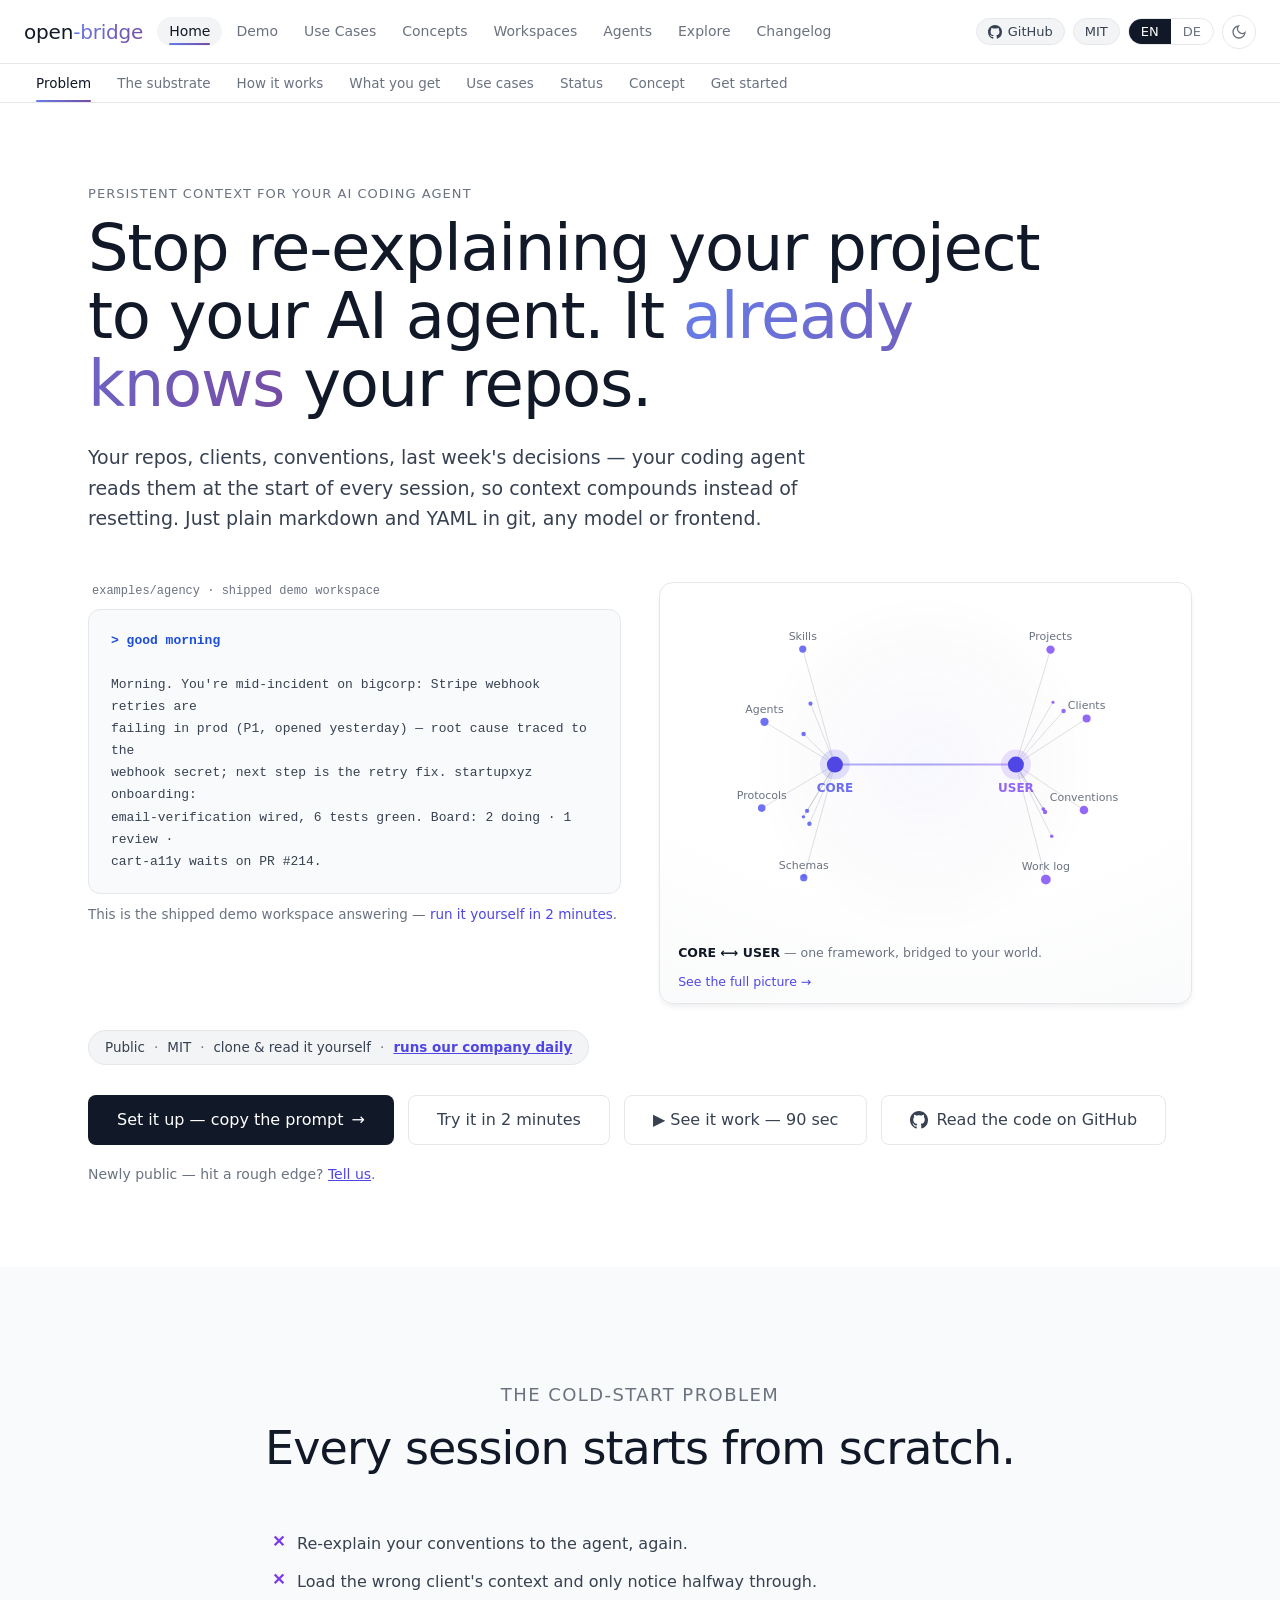
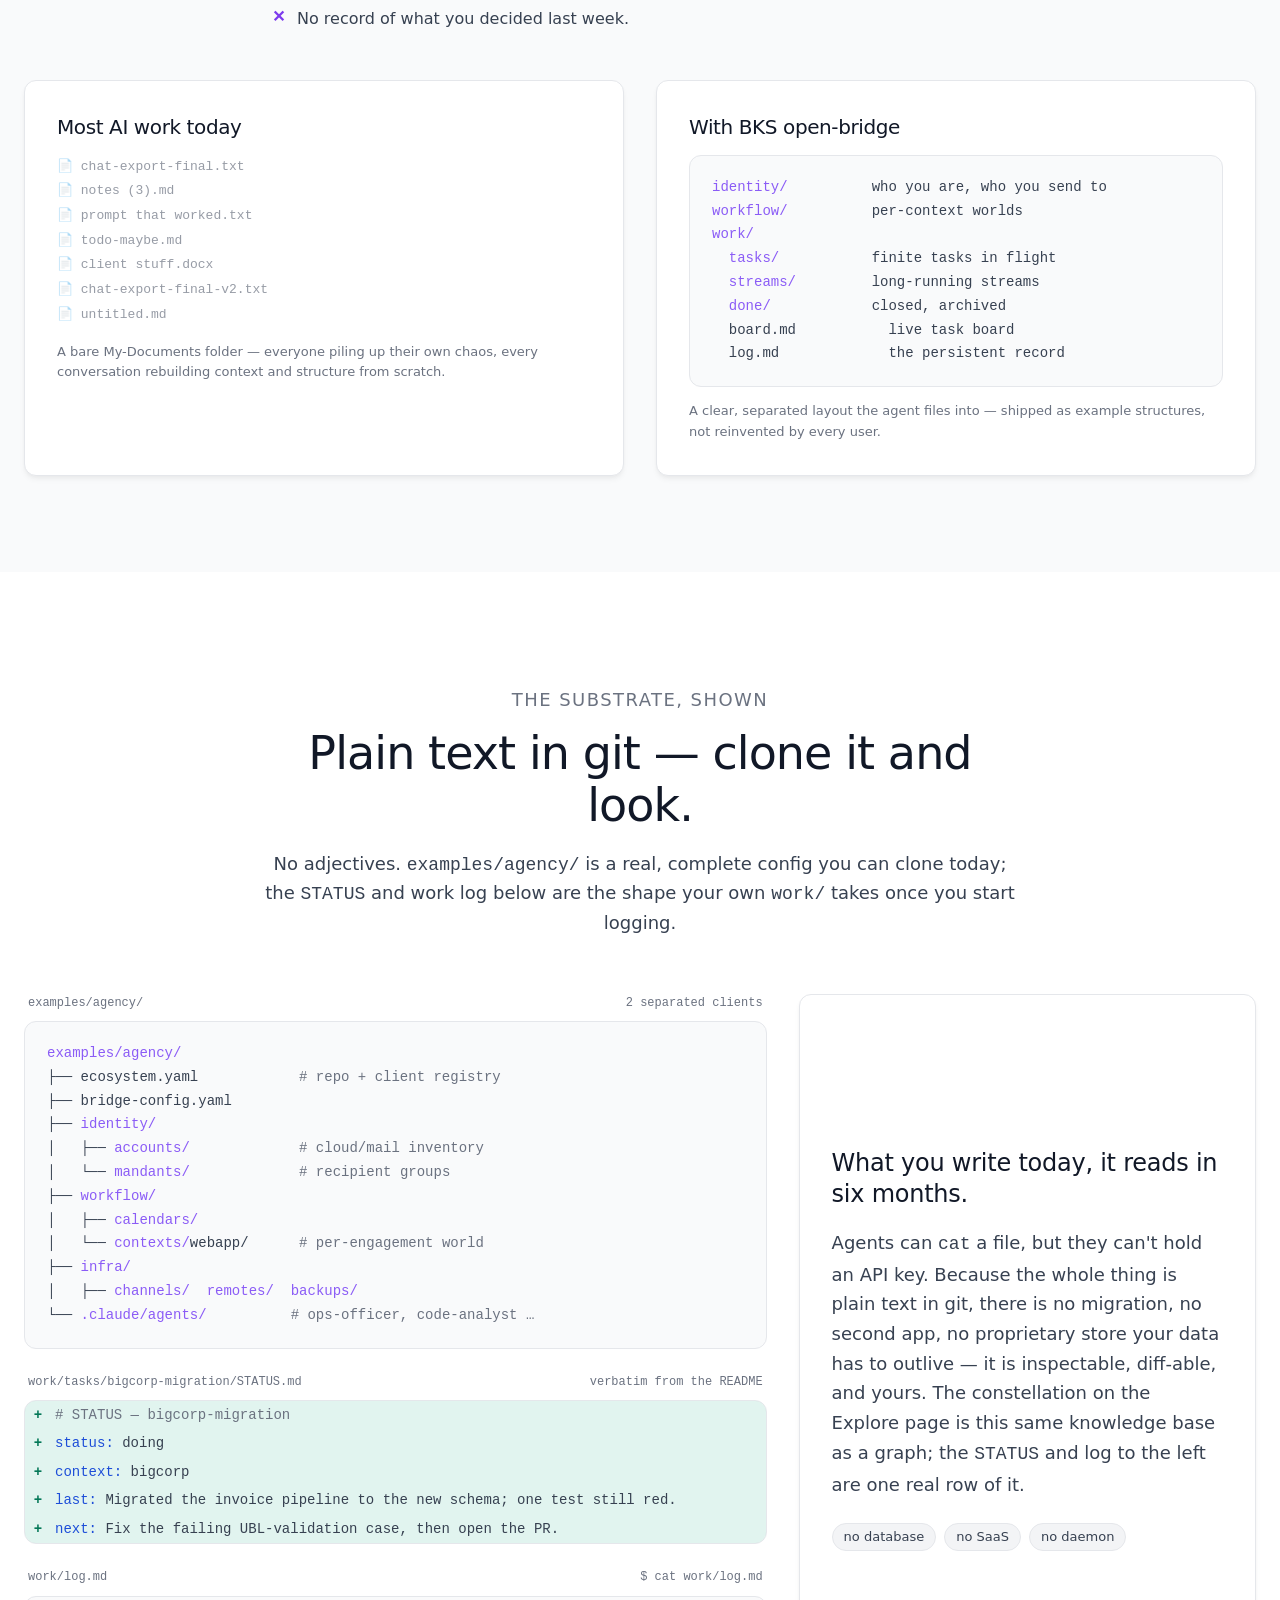
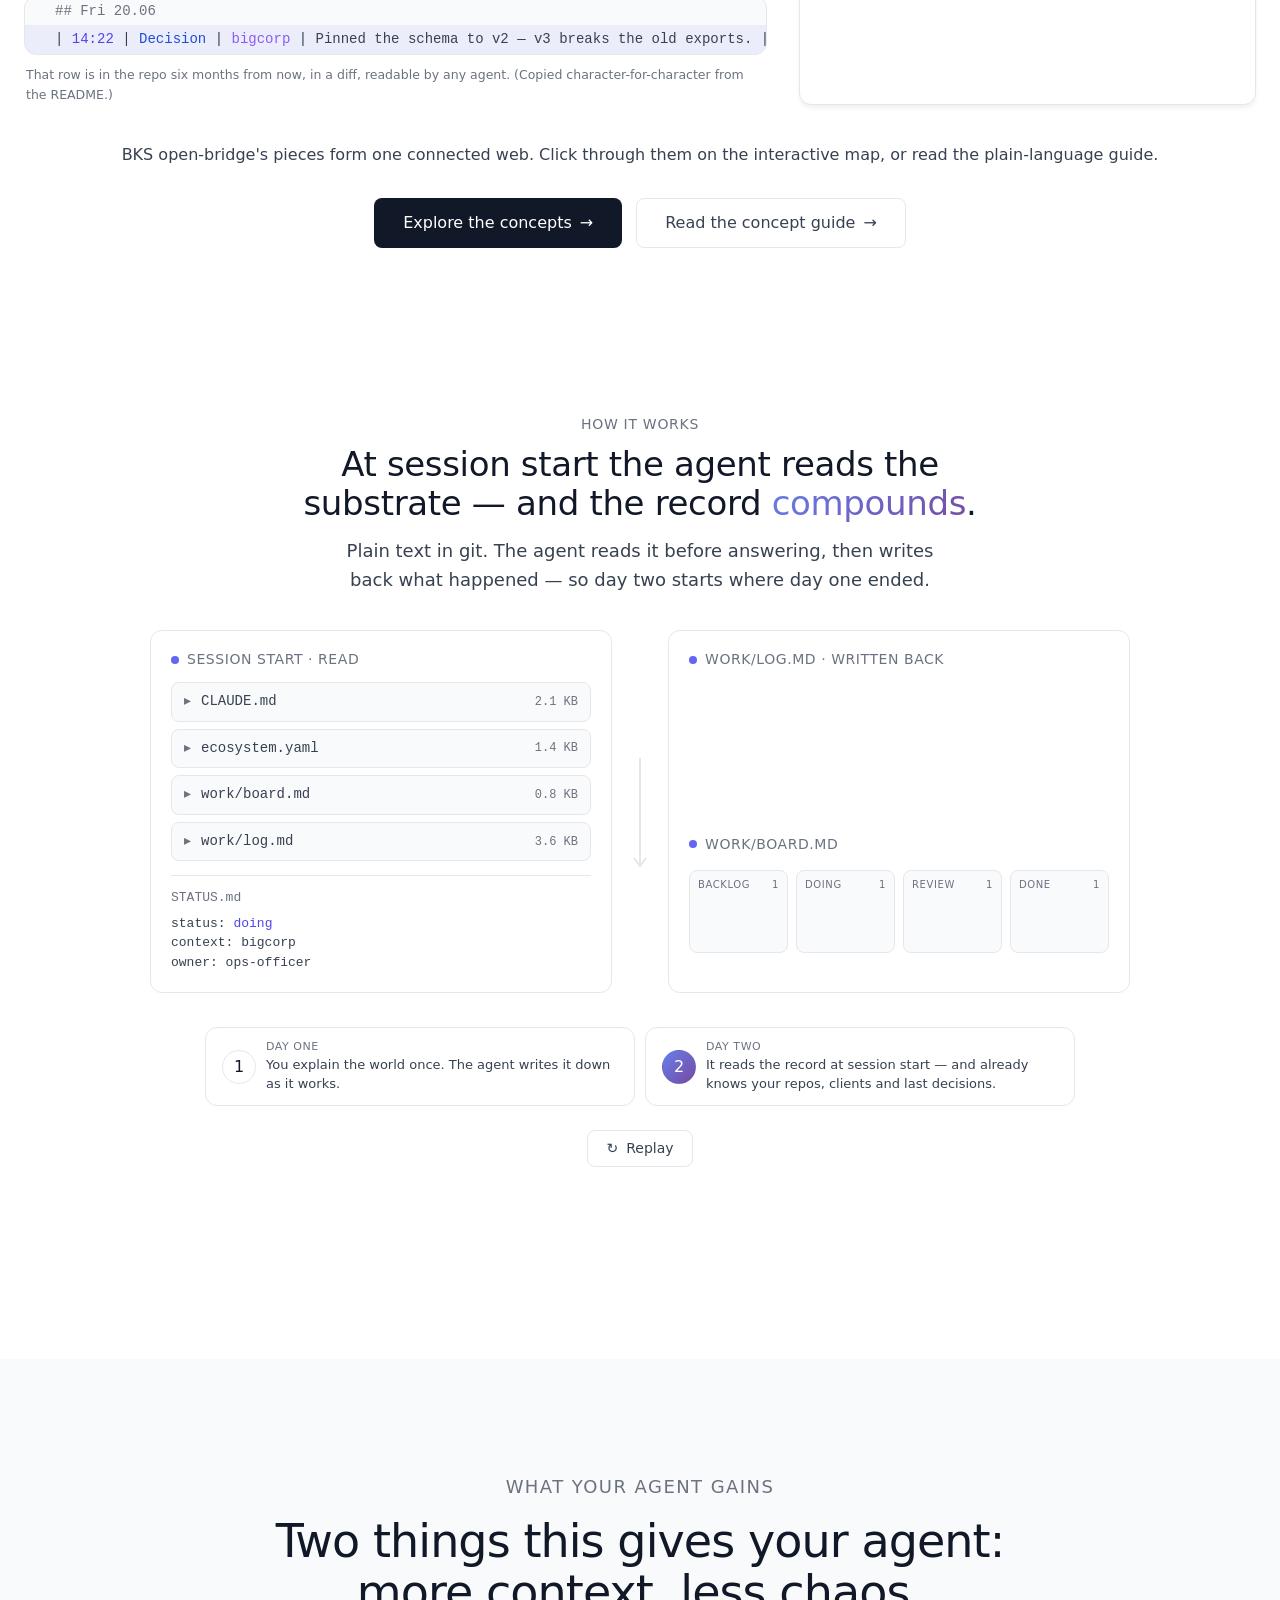
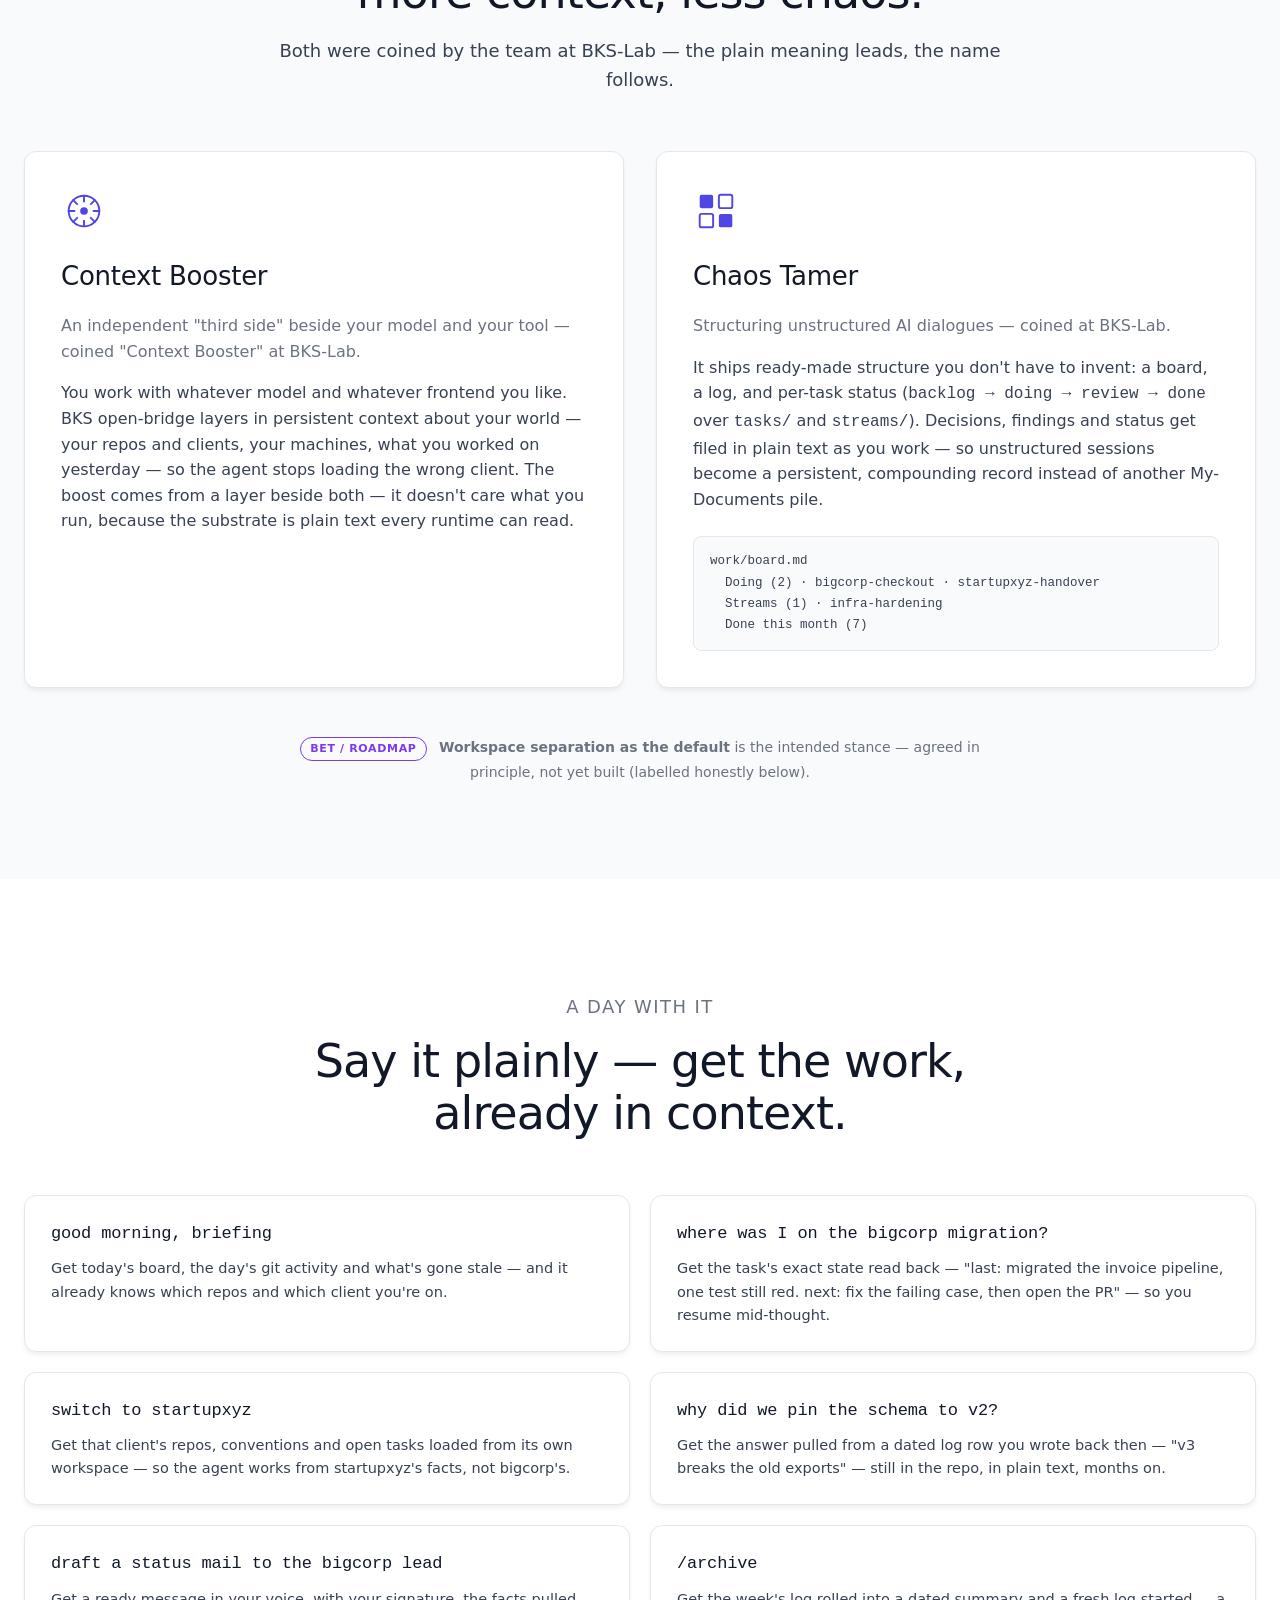
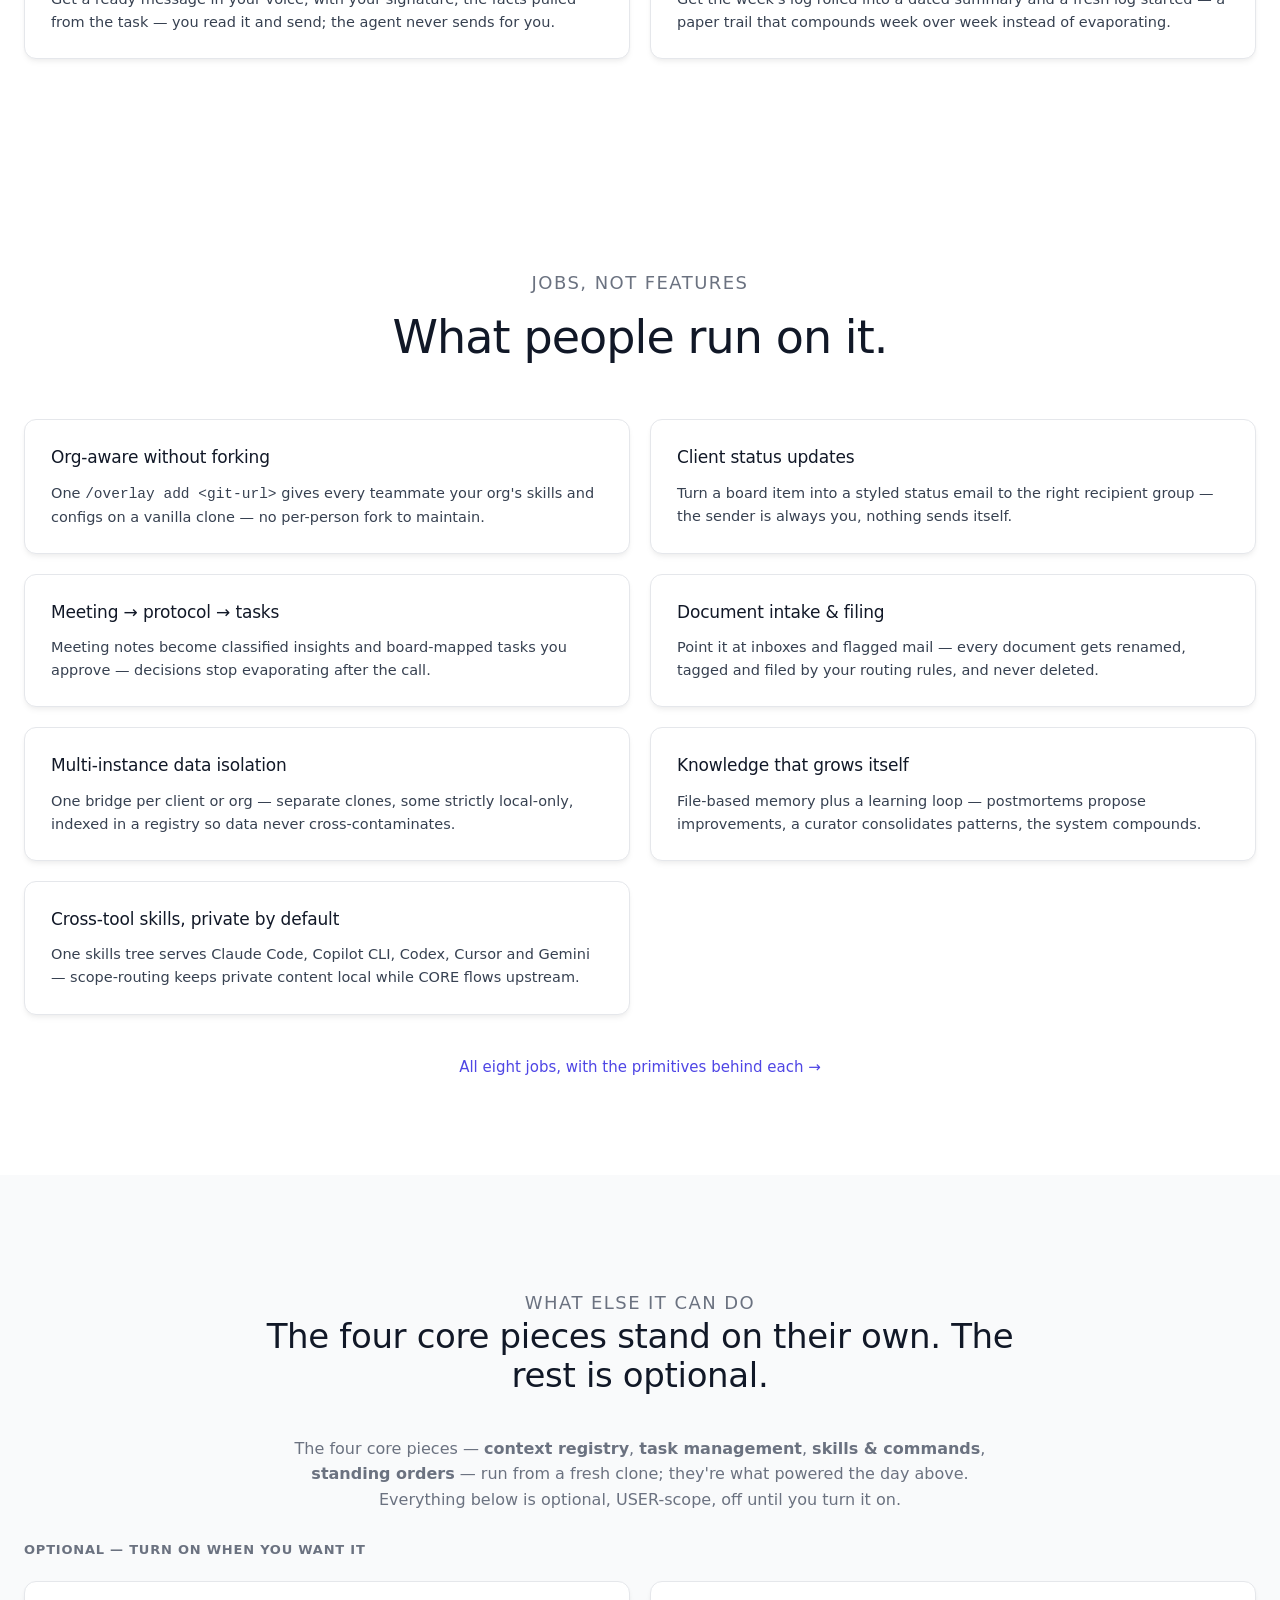
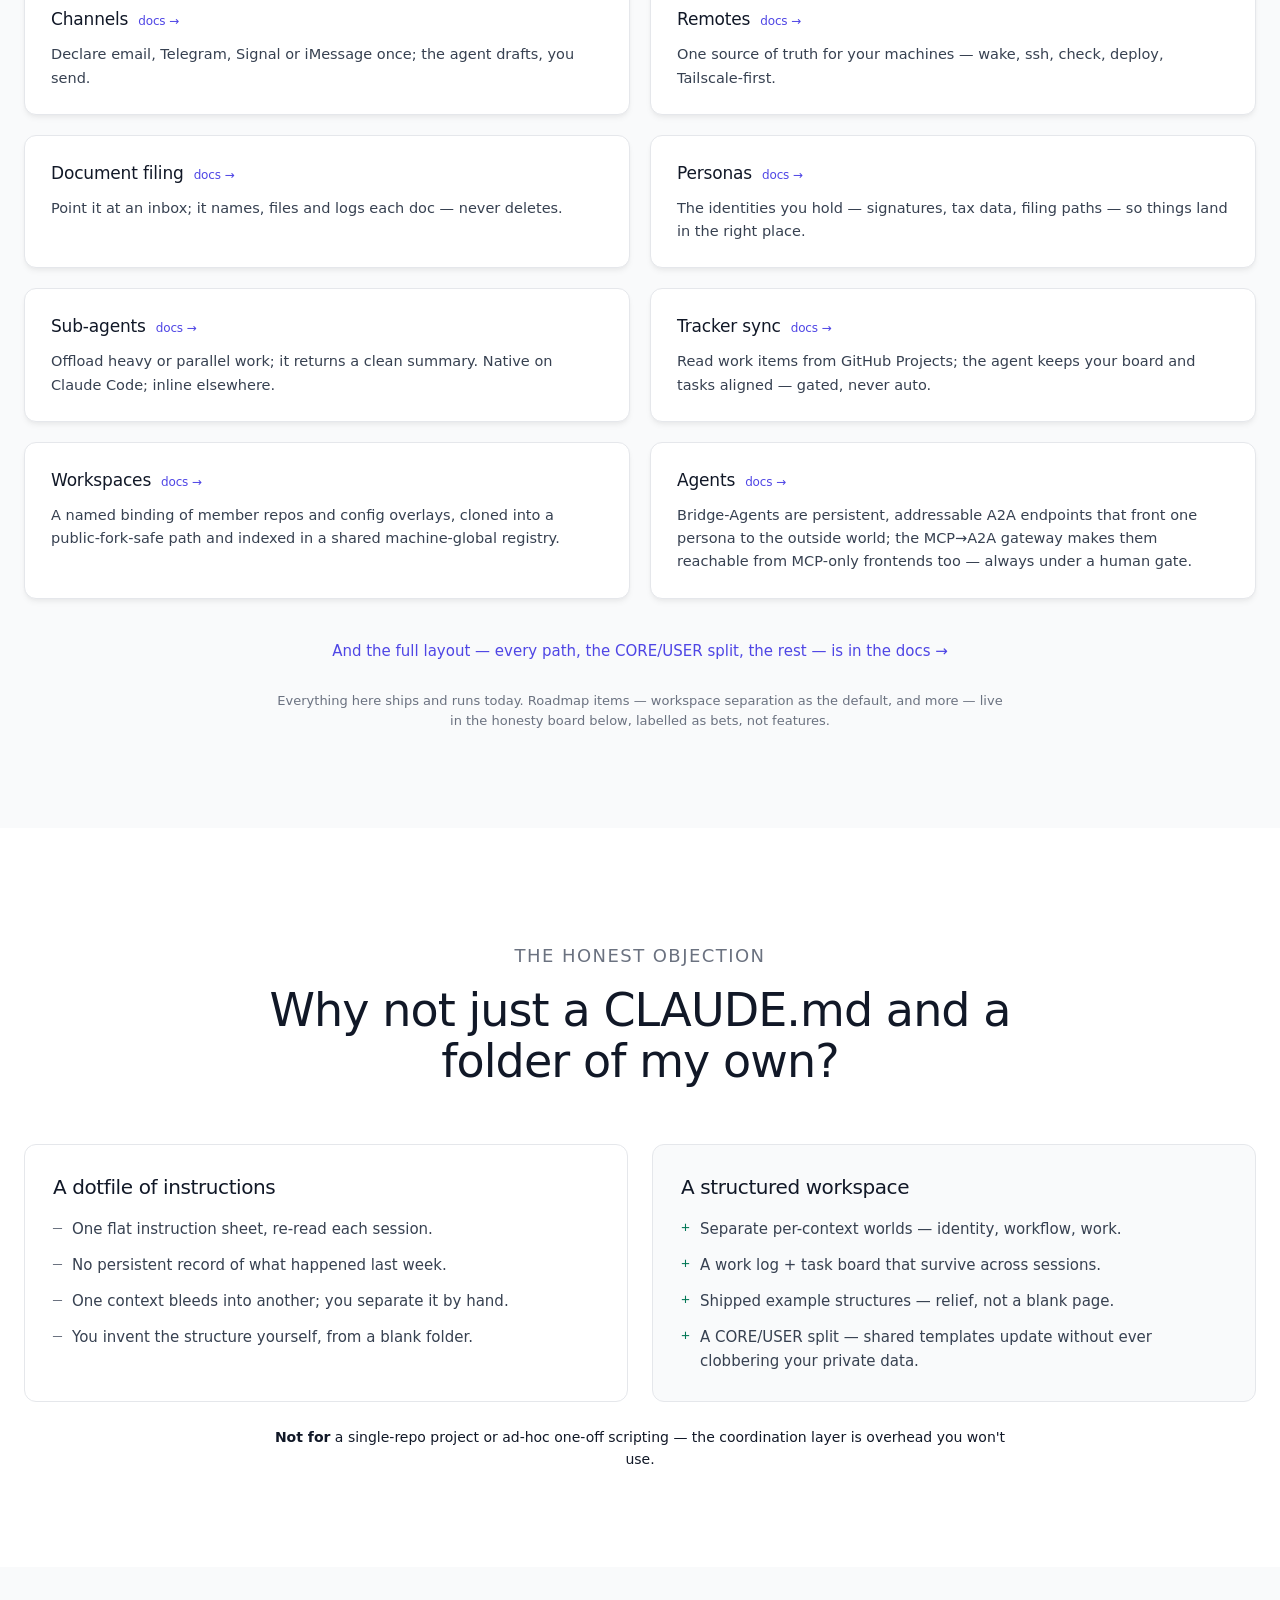
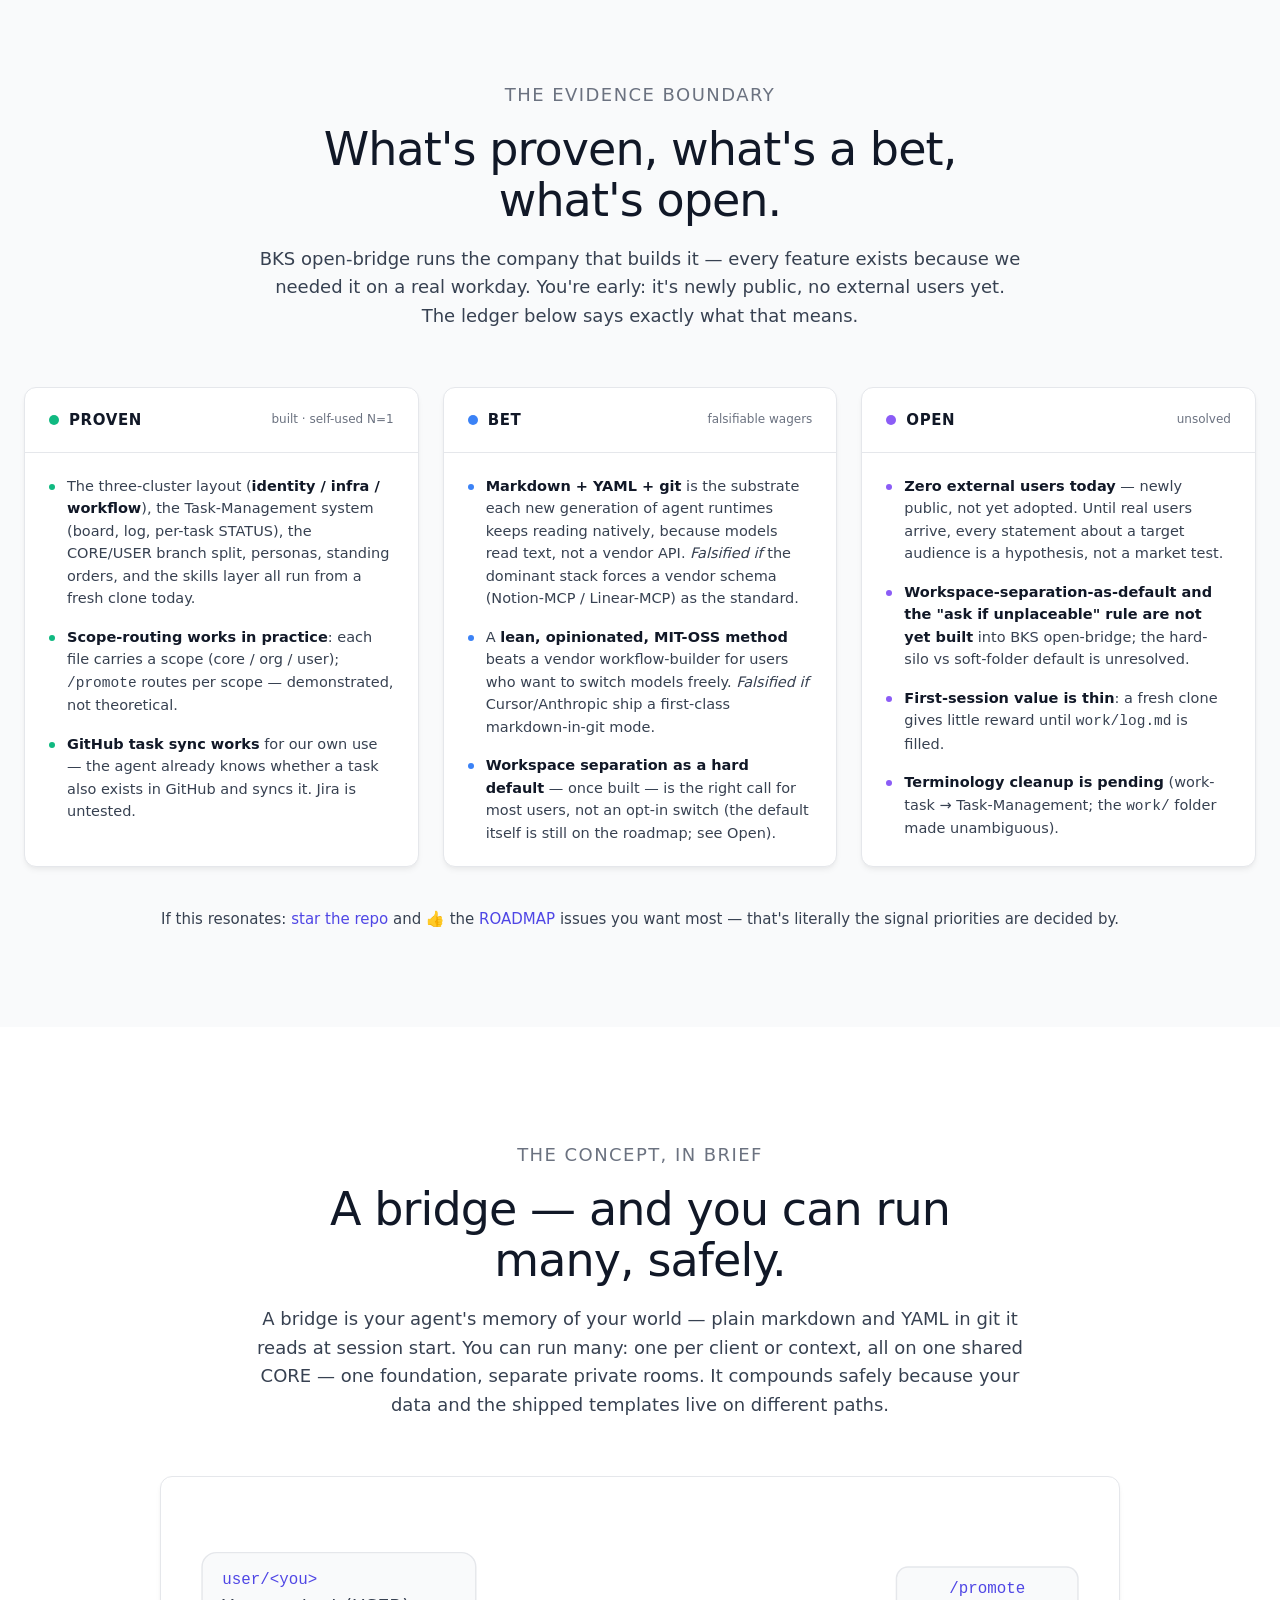
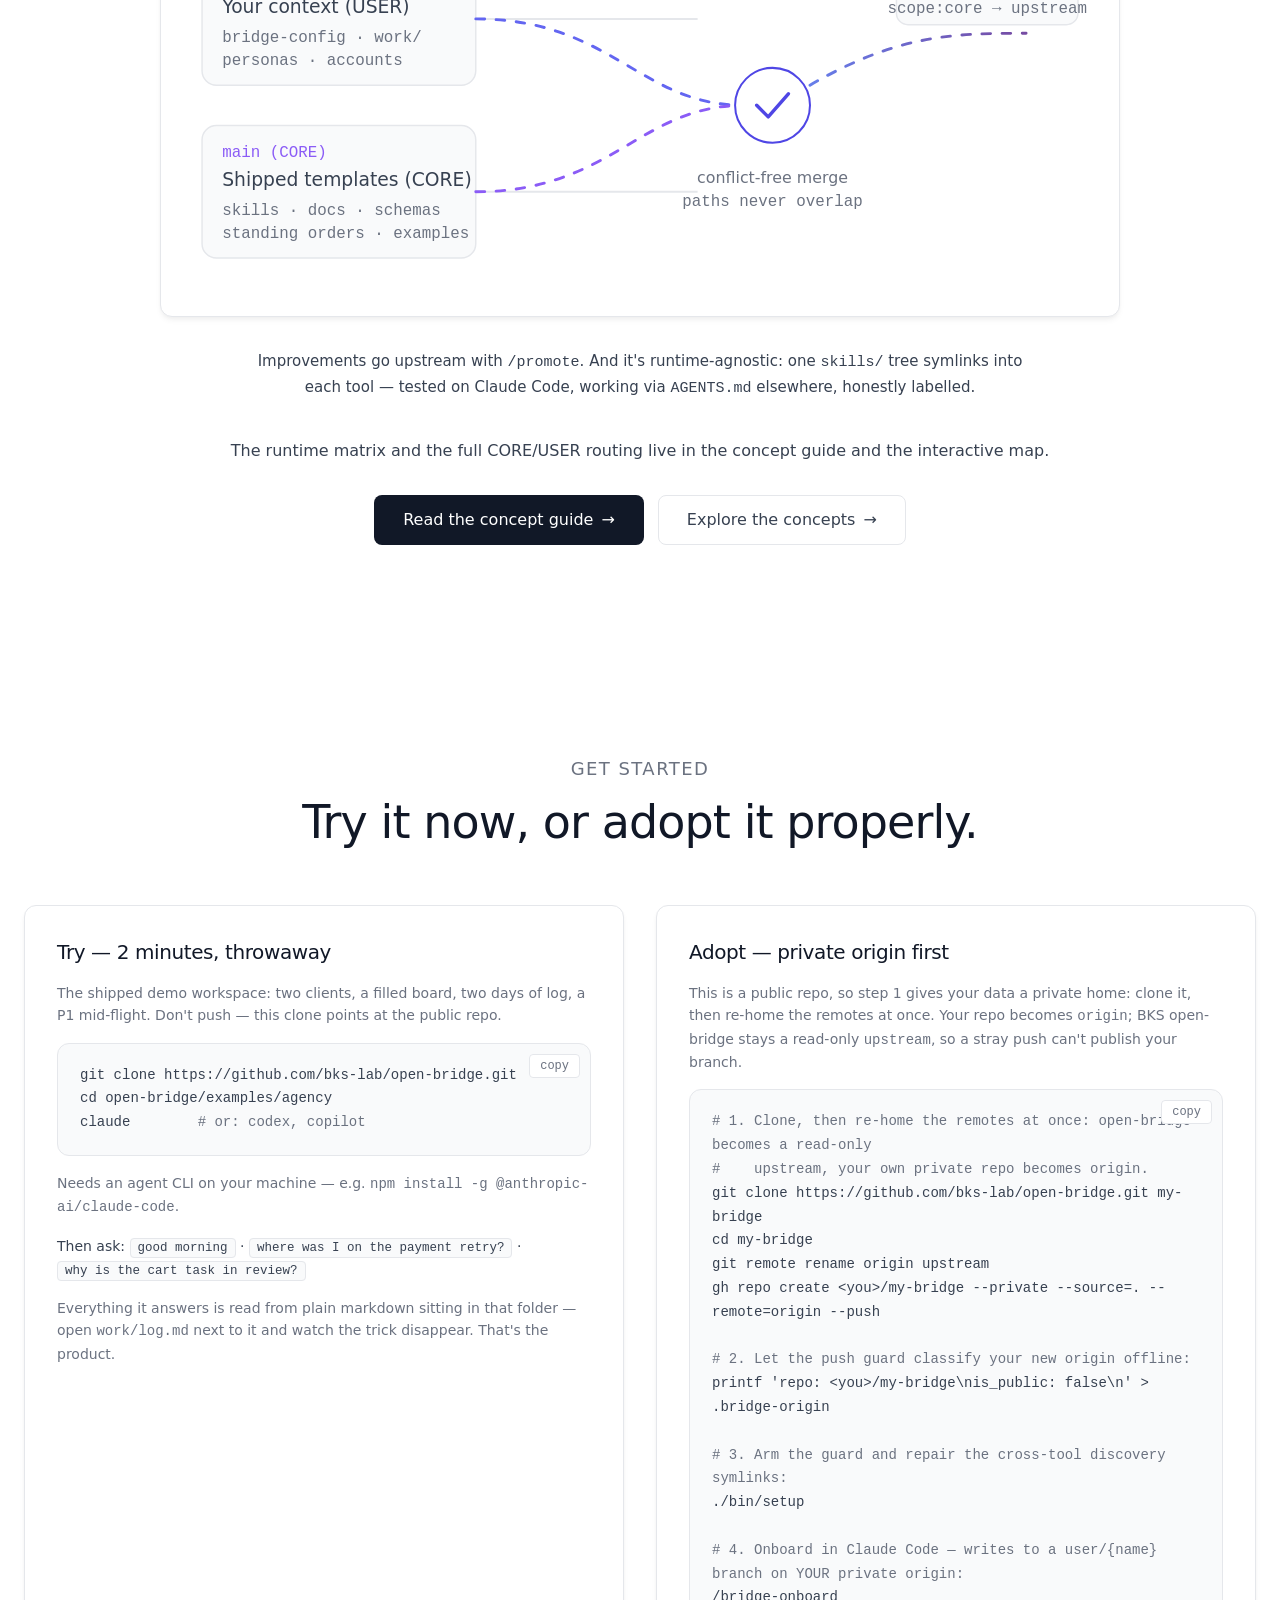
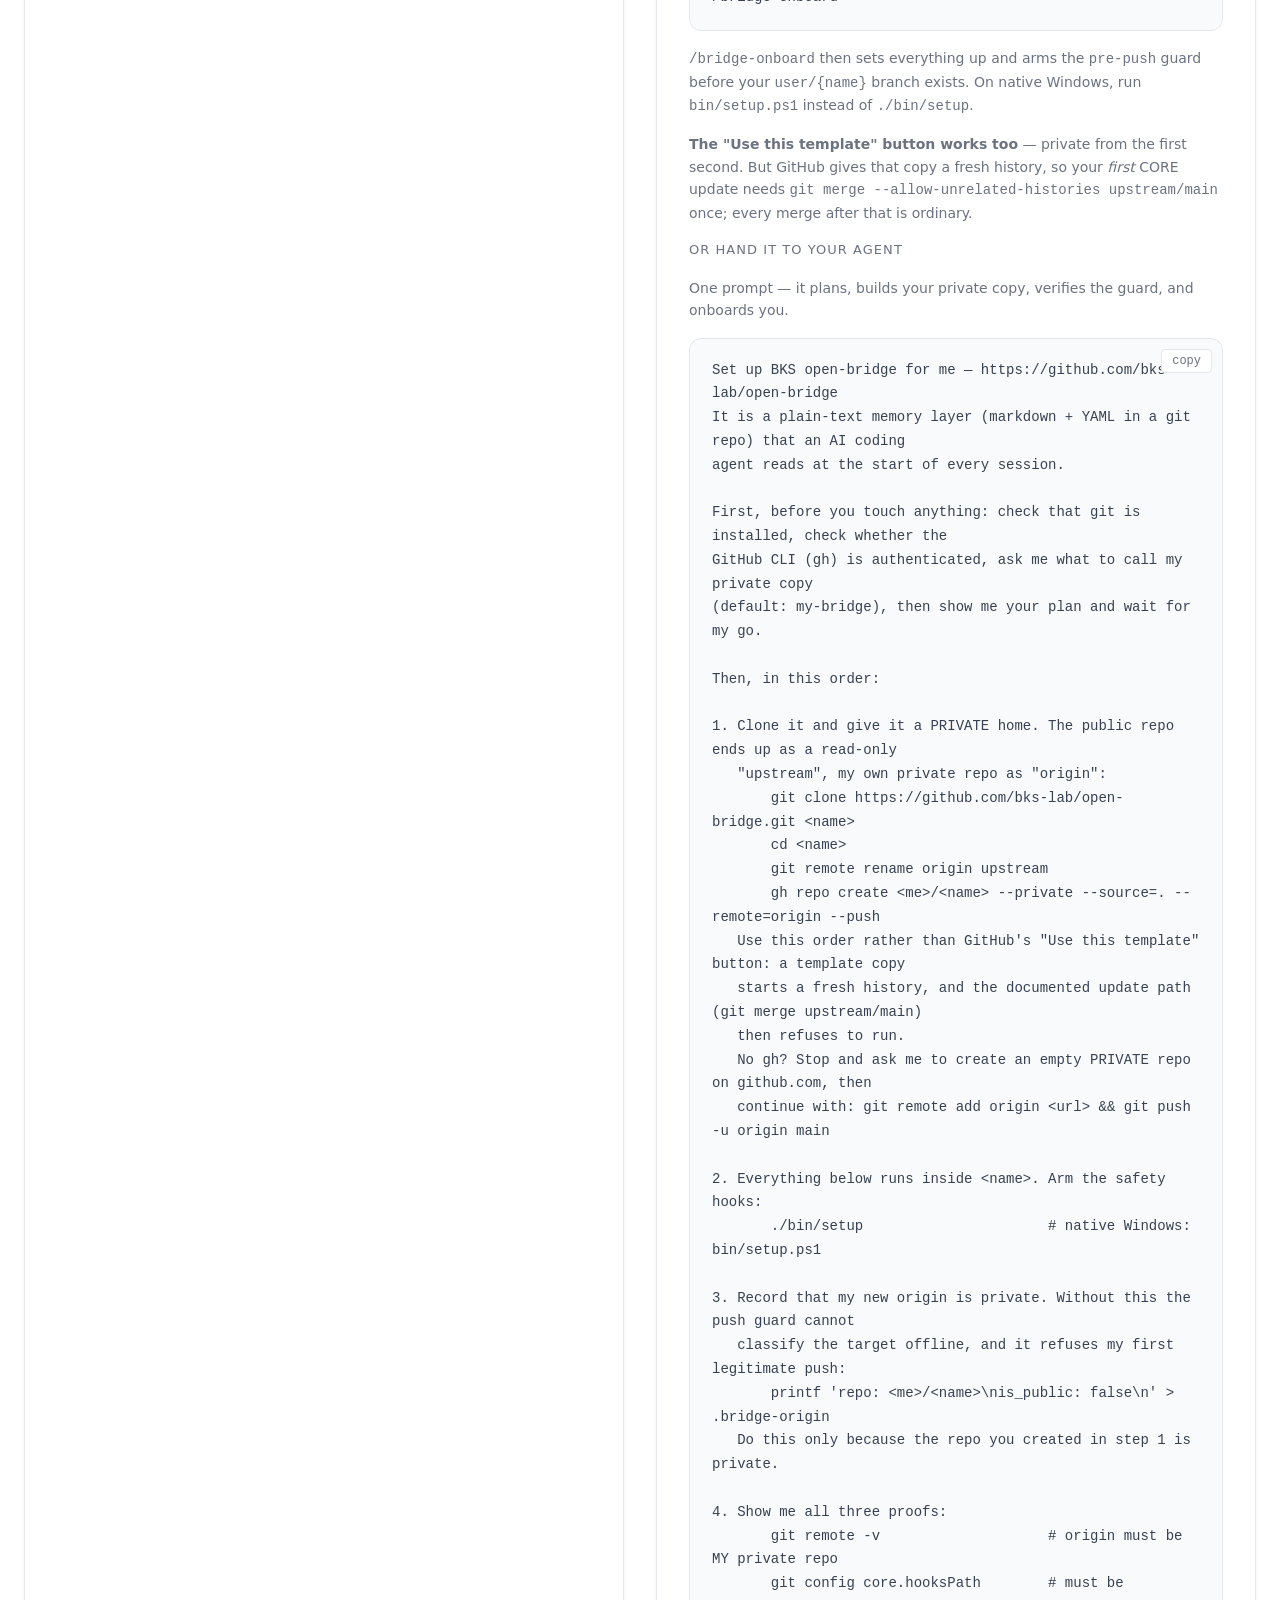
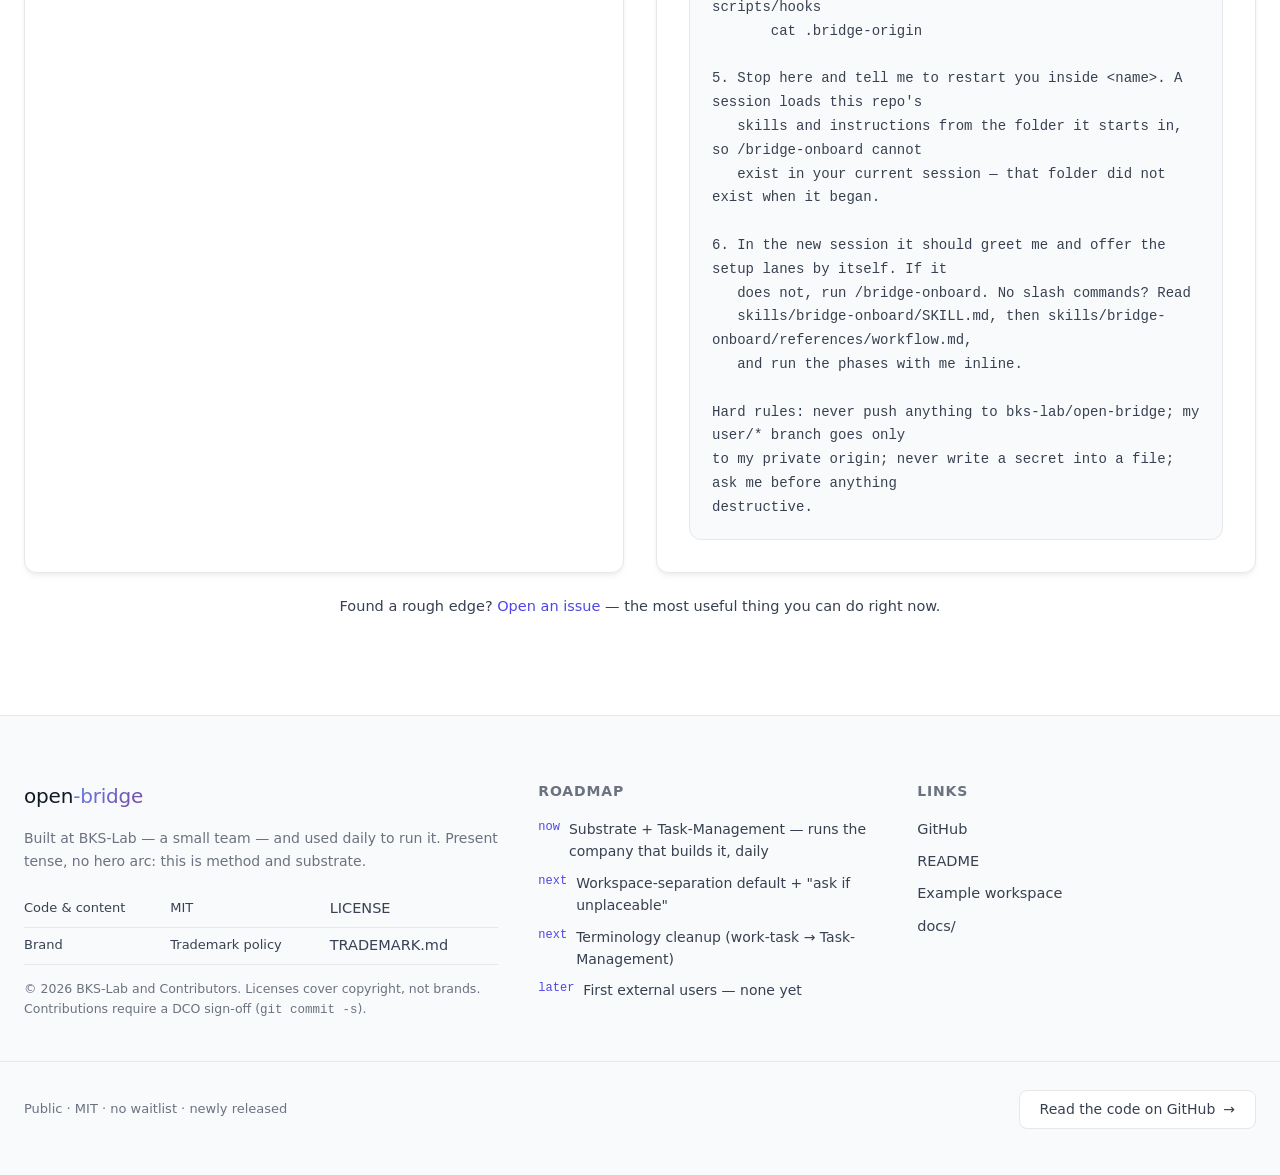
==== commit 087d9e46: "feat(readme): setup prompt moves to the top — and stops being wrong The agent setup prompt sat at RE" ====
--- a/docs/index.html
+++ b/docs/index.html
@@ -593,9 +593,12 @@
       </p>
 
       <div class="cta-row">
-        <a class="btn btn-primary" href="#get-started">
+        <button class="btn btn-primary" id="hero-setup" type="button">
+          <span data-lang="en">Set it up — copy the prompt</span><span data-lang="de">Einrichten — Prompt kopieren</span>
+          <span class="arrow">→</span>
+        </button>
+        <a class="btn btn-secondary" href="#get-started">
           <span data-lang="en">Try it in 2 minutes</span><span data-lang="de">In 2 Minuten ausprobieren</span>
-          <span class="arrow">→</span>
         </a>
         <a class="btn btn-secondary" href="demo.html">
           <span data-lang="en">▶ See it work — 90 sec</span><span data-lang="de">▶ Sieh es arbeiten — 90 Sek.</span>
@@ -1209,70 +1212,125 @@
       <!-- Path 2 — Adopt: private origin first -->
       <div class="card path">
         <h3 class="h4"><span data-lang="en">Adopt — private origin first</span><span data-lang="de">Übernehmen — erst ein privates Origin</span></h3>
-        <p class="path-note"><span data-lang="en">This is a public repo, so step 1 gives your data a private home: GitHub's "Use this template" button makes a private copy in one click (clone-and-re-home is the fallback). Your repo becomes <code>origin</code>; BKS open-bridge stays a read-only <code>upstream</code>, so a stray push can't publish your branch.</span><span data-lang="de">Das ist ein öffentliches Repo, darum gibt Schritt 1 deinen Daten ein privates Zuhause: der GitHub-Button „Use this template" erstellt eine private Kopie mit einem Klick (Fallback: klonen und umziehen). Dein Repo wird <code>origin</code>; BKS open-bridge bleibt ein read-only <code>upstream</code> — ein versehentlicher Push kann deinen Branch nicht veröffentlichen.</span></p>
-        <div class="code" id="start-code"><button class="copy-btn" id="copy-start" type="button">copy</button><span class="cmt"># 1. Make your own PRIVATE copy — GitHub "Use this template" → Private, then clone THAT.</span>
-<span class="cmt">#    Prefer plain git? Clone here and re-home the remotes in step 2:</span>
+        <p class="path-note"><span data-lang="en">This is a public repo, so step 1 gives your data a private home: clone it, then re-home the remotes at once. Your repo becomes <code>origin</code>; BKS open-bridge stays a read-only <code>upstream</code>, so a stray push can't publish your branch.</span><span data-lang="de">Das ist ein öffentliches Repo, darum gibt Schritt 1 deinen Daten ein privates Zuhause: klonen, dann sofort die Remotes umziehen. Dein Repo wird <code>origin</code>; BKS open-bridge bleibt ein read-only <code>upstream</code> — ein versehentlicher Push kann deinen Branch nicht veröffentlichen.</span></p>
+        <div class="code" id="start-code"><button class="copy-btn" id="copy-start" type="button">copy</button><span class="cmt"># 1. Clone, then re-home the remotes at once: open-bridge becomes a read-only</span>
+<span class="cmt">#    upstream, your own private repo becomes origin.</span>
 git clone https://github.com/bks-lab/open-bridge.git my-bridge
 cd my-bridge
-
-<span class="cmt"># 2. BKS open-bridge becomes a read-only upstream; your private repo becomes origin:</span>
 git remote rename origin upstream
 gh repo create &lt;you&gt;/my-bridge --private --source=. --remote=origin --push
 
-<span class="cmt"># 3. Onboard in Claude Code — writes to a user/{name} branch on YOUR private origin:</span>
+<span class="cmt"># 2. Let the push guard classify your new origin offline:</span>
+printf 'repo: &lt;you&gt;/my-bridge\nis_public: false\n' &gt; .bridge-origin
+
+<span class="cmt"># 3. Arm the guard and repair the cross-tool discovery symlinks:</span>
+./bin/setup
+
+<span class="cmt"># 4. Onboard in Claude Code — writes to a user/{name} branch on YOUR private origin:</span>
 /bridge-onboard</div>
-        <p class="path-note"><span data-lang="en"><code>/bridge-onboard</code> then sets everything up and arms the <code>pre-push</code> guard before your <code>user/{name}</code> branch exists. On native Windows, run <code>bin/setup.ps1</code> once.</span><span data-lang="de"><code>/bridge-onboard</code> richtet dann alles ein und schaltet den <code>pre-push</code>-Guard scharf, bevor dein <code>user/{name}</code>-Branch existiert. Unter nativem Windows einmal <code>bin/setup.ps1</code> ausführen.</span></p>
+        <p class="path-note"><span data-lang="en"><code>/bridge-onboard</code> then sets everything up and arms the <code>pre-push</code> guard before your <code>user/{name}</code> branch exists. On native Windows, run <code>bin/setup.ps1</code> instead of <code>./bin/setup</code>.</span><span data-lang="de"><code>/bridge-onboard</code> richtet dann alles ein und schaltet den <code>pre-push</code>-Guard scharf, bevor dein <code>user/{name}</code>-Branch existiert. Unter nativem Windows <code>bin/setup.ps1</code> statt <code>./bin/setup</code> ausführen.</span></p>
+        <p class="path-note"><span data-lang="en"><b>The "Use this template" button works too</b> — private from the first second. But GitHub gives that copy a fresh history, so your <i>first</i> CORE update needs <code>git merge --allow-unrelated-histories upstream/main</code> once; every merge after that is ordinary.</span><span data-lang="de"><b>Der Knopf „Use this template" geht auch</b> — privat ab der ersten Sekunde. GitHub gibt dieser Kopie aber eine frische History, deshalb braucht dein <i>erstes</i> CORE-Update einmalig <code>git merge --allow-unrelated-histories upstream/main</code>; jeder weitere Merge ist gewöhnlich.</span></p>
 
         <!-- Agent-setup prompt: the native install path for people who already run an agent.
              One .code block per language (the page shows only the active data-lang variant),
              each with its own copy button so "copy" always grabs the visible prompt. -->
         <p class="eyebrow"><span data-lang="en">Or hand it to your agent</span><span data-lang="de">Oder gib es deinem Agenten</span></p>
         <p class="path-note"><span data-lang="en">One prompt — it plans, builds your private copy, verifies the guard, and onboards you.</span><span data-lang="de">Ein Prompt — er plant, baut deine private Kopie, verifiziert den Guard und onboardet dich.</span></p>
-        <div class="code" data-lang="en" id="agent-prompt-en"><button class="copy-btn" id="copy-agent-en" type="button">copy</button>Set up BKS open-bridge for me (https://github.com/bks-lab/open-bridge — a
-plain-text memory layer your agent reads at session start). Plan first:
-check that git and the GitHub CLI (gh) are installed and authenticated,
-ask me what to name my private copy (default: my-bridge), then show me
-your plan before you act. Then:
-
-1. Create my PRIVATE copy from the template and clone it:
-   gh repo create &lt;name&gt; --template bks-lab/open-bridge --private --clone
-   (If templating fails: clone bks-lab/open-bridge, rename origin to
-   upstream, create a private repo, add it as origin, push main there.)
-2. Add the public repo as read-only upstream if it is missing:
-   git remote add upstream https://github.com/bks-lab/open-bridge.git
-3. Arm the safety hooks: run ./bin/setup (native Windows: bin/setup.ps1).
-4. Verify and show me: git remote -v (origin = MY private repo), and
-   git config core.hooksPath (= scripts/hooks).
-5. Start onboarding: run /bridge-onboard if you support slash commands;
-   otherwise read skills/bridge-onboard/SKILL.md and walk me through it.
-
-Hard rules: never push anything to bks-lab/open-bridge; my user/* branch
-goes only to my private origin; no secrets in files; ask before anything
+        <div class="code" data-lang="en" id="agent-prompt-en"><button class="copy-btn" id="copy-agent-en" type="button">copy</button>Set up BKS open-bridge for me — https://github.com/bks-lab/open-bridge
+It is a plain-text memory layer (markdown + YAML in a git repo) that an AI coding
+agent reads at the start of every session.
+
+First, before you touch anything: check that git is installed, check whether the
+GitHub CLI (gh) is authenticated, ask me what to call my private copy
+(default: my-bridge), then show me your plan and wait for my go.
+
+Then, in this order:
+
+1. Clone it and give it a PRIVATE home. The public repo ends up as a read-only
+   "upstream", my own private repo as "origin":
+       git clone https://github.com/bks-lab/open-bridge.git &lt;name&gt;
+       cd &lt;name&gt;
+       git remote rename origin upstream
+       gh repo create &lt;me&gt;/&lt;name&gt; --private --source=. --remote=origin --push
+   Use this order rather than GitHub's "Use this template" button: a template copy
+   starts a fresh history, and the documented update path (git merge upstream/main)
+   then refuses to run.
+   No gh? Stop and ask me to create an empty PRIVATE repo on github.com, then
+   continue with: git remote add origin &lt;url&gt; &amp;&amp; git push -u origin main
+
+2. Everything below runs inside &lt;name&gt;. Arm the safety hooks:
+       ./bin/setup                      # native Windows: bin/setup.ps1
+
+3. Record that my new origin is private. Without this the push guard cannot
+   classify the target offline, and it refuses my first legitimate push:
+       printf 'repo: &lt;me&gt;/&lt;name&gt;\nis_public: false\n' &gt; .bridge-origin
+   Do this only because the repo you created in step 1 is private.
+
+4. Show me all three proofs:
+       git remote -v                    # origin must be MY private repo
+       git config core.hooksPath        # must be scripts/hooks
+       cat .bridge-origin
+
+5. Stop here and tell me to restart you inside &lt;name&gt;. A session loads this repo's
+   skills and instructions from the folder it starts in, so /bridge-onboard cannot
+   exist in your current session — that folder did not exist when it began.
+
+6. In the new session it should greet me and offer the setup lanes by itself. If it
+   does not, run /bridge-onboard. No slash commands? Read
+   skills/bridge-onboard/SKILL.md, then skills/bridge-onboard/references/workflow.md,
+   and run the phases with me inline.
+
+Hard rules: never push anything to bks-lab/open-bridge; my user/* branch goes only
+to my private origin; never write a secret into a file; ask me before anything
 destructive.</div>
-        <div class="code" data-lang="de" id="agent-prompt-de"><button class="copy-btn" id="copy-agent-de" type="button">copy</button>Richte BKS open-bridge für mich ein (https://github.com/bks-lab/open-bridge —
-eine Plain-Text-Gedächtnisschicht, die dein Agent bei Session-Start
-liest). Plane zuerst: prüfe, ob git und die GitHub CLI (gh) installiert
-und eingeloggt sind, frag mich, wie meine private Kopie heißen soll
-(Default: my-bridge), und zeig mir deinen Plan, bevor du handelst. Dann:
-
-1. Erstelle meine PRIVATE Kopie aus dem Template und klone sie:
-   gh repo create &lt;name&gt; --template bks-lab/open-bridge --private --clone
-   (Falls das Template scheitert: bks-lab/open-bridge klonen, origin zu
-   upstream umbenennen, privates Repo anlegen, als origin hinzufügen,
-   main dorthin pushen.)
-2. Ergänze das öffentliche Repo als read-only upstream, falls es fehlt:
-   git remote add upstream https://github.com/bks-lab/open-bridge.git
-3. Aktiviere die Safety-Hooks: ./bin/setup ausführen (natives Windows:
-   bin/setup.ps1).
-4. Verifiziere und zeig mir: git remote -v (origin = MEIN privates Repo)
-   und git config core.hooksPath (= scripts/hooks).
-5. Starte das Onboarding: /bridge-onboard, wenn du Slash-Commands
-   unterstützt; sonst lies skills/bridge-onboard/SKILL.md und führe mich
-   interaktiv hindurch.
+        <div class="code" data-lang="de" id="agent-prompt-de"><button class="copy-btn" id="copy-agent-de" type="button">copy</button>Richte BKS open-bridge für mich ein — https://github.com/bks-lab/open-bridge
+Das ist eine Plain-Text-Gedächtnisschicht (Markdown + YAML in einem Git-Repo), die
+ein KI-Coding-Agent zu Beginn jeder Session liest.
+
+Zuerst, bevor du irgendetwas anfasst: prüfe, ob git installiert ist, prüfe, ob die
+GitHub CLI (gh) eingeloggt ist, frag mich, wie meine private Kopie heißen soll
+(Default: my-bridge), zeig mir deinen Plan und warte auf mein Go.
+
+Dann, in dieser Reihenfolge:
+
+1. Klone es und gib ihm ein PRIVATES Zuhause. Das öffentliche Repo wird zum
+   read-only "upstream", mein eigenes privates Repo zum "origin":
+       git clone https://github.com/bks-lab/open-bridge.git &lt;name&gt;
+       cd &lt;name&gt;
+       git remote rename origin upstream
+       gh repo create &lt;ich&gt;/&lt;name&gt; --private --source=. --remote=origin --push
+   Nimm diesen Weg statt GitHubs "Use this template"-Knopf: eine Template-Kopie
+   beginnt eine frische History, und der dokumentierte Update-Pfad
+   (git merge upstream/main) verweigert danach den Dienst.
+   Kein gh? Halt an und bitte mich, ein leeres PRIVATES Repo auf github.com
+   anzulegen, dann weiter mit: git remote add origin &lt;url&gt; &amp;&amp; git push -u origin main
+
+2. Alles Weitere läuft in &lt;name&gt;. Aktiviere die Safety-Hooks:
+       ./bin/setup                      # natives Windows: bin/setup.ps1
+
+3. Halte fest, dass mein neues origin privat ist. Ohne das kann der Push-Guard das
+   Ziel offline nicht einordnen und verweigert meinen ersten legitimen Push:
+       printf 'repo: &lt;ich&gt;/&lt;name&gt;\nis_public: false\n' &gt; .bridge-origin
+   Mach das nur, weil das in Schritt 1 angelegte Repo privat ist.
+
+4. Zeig mir alle drei Nachweise:
+       git remote -v                    # origin muss MEIN privates Repo sein
+       git config core.hooksPath        # muss scripts/hooks sein
+       cat .bridge-origin
+
+5. Halt hier an und sag mir, dass ich dich in &lt;name&gt; neu starten soll. Eine Session
+   lädt die Skills und Anweisungen dieses Repos aus dem Ordner, in dem sie startet —
+   /bridge-onboard kann es in deiner jetzigen Session nicht geben, weil dieser Ordner
+   bei ihrem Start noch nicht existierte.
+
+6. In der neuen Session sollte es mich begrüßen und die Setup-Wege von selbst
+   anbieten. Falls nicht, führe /bridge-onboard aus. Keine Slash-Commands? Lies
+   skills/bridge-onboard/SKILL.md, dann skills/bridge-onboard/references/workflow.md,
+   und geh die Phasen interaktiv mit mir durch.
 
 Harte Regeln: niemals irgendetwas nach bks-lab/open-bridge pushen; mein
-user/*-Branch geht nur auf mein privates origin; keine Secrets in
-Dateien; vor allen destruktiven Aktionen nachfragen.</div>
+user/*-Branch geht nur auf mein privates origin; niemals ein Secret in eine Datei
+schreiben; vor allen destruktiven Aktionen nachfragen.</div>
       </div>
     </div>
 
@@ -1541,32 +1599,76 @@
   });
 
   // ---- Copy buttons (Adopt + Try code blocks) ----
+  // wireCopy(btnId)        → copies the block the button sits in, read live from the
+  //                          DOM. Preferred: what you copy cannot drift from what you
+  //                          read, because there is only one copy of the text.
+  // wireCopy(btnId, text)  → copies a literal (legacy; keep the literal in sync by hand).
   function wireCopy(btnId, text){
     var copyBtn = document.getElementById(btnId);
     if(!copyBtn){ return; }
+    function payload(){
+      if(typeof text === "string"){ return text; }
+      var block = copyBtn.parentNode.cloneNode(true);
+      var btn = block.querySelector(".copy-btn");
+      if(btn){ btn.parentNode.removeChild(btn); }
+      return block.textContent.replace(/^\n+/, "").replace(/\s+$/, "");
+    }
     copyBtn.addEventListener("click", function(){
+      var out = payload();
       var done = function(){
         var prev = copyBtn.textContent;
         copyBtn.textContent = "copied";
         setTimeout(function(){ copyBtn.textContent = prev; }, 1400);
       };
       if(navigator.clipboard && navigator.clipboard.writeText){
-        navigator.clipboard.writeText(text).then(done, function(){});
+        navigator.clipboard.writeText(out).then(done, function(){});
       } else {
         try {
           var ta = document.createElement("textarea");
-          ta.value = text; document.body.appendChild(ta); ta.select();
+          ta.value = out; document.body.appendChild(ta); ta.select();
           document.execCommand("copy"); document.body.removeChild(ta); done();
         } catch(e){}
       }
     });
   }
-  wireCopy("copy-start", "# 1. Make your own PRIVATE copy — GitHub \"Use this template\" → Private, then clone THAT.\n#    Prefer plain git? Clone here and re-home the remotes in step 2:\ngit clone https://github.com/bks-lab/open-bridge.git my-bridge\ncd my-bridge\n\n# 2. BKS open-bridge becomes a read-only upstream; your private repo becomes origin:\ngit remote rename origin upstream\ngh repo create <you>/my-bridge --private --source=. --remote=origin --push\n\n# 3. Onboard in Claude Code — writes to a user/{name} branch on YOUR private origin:\n/bridge-onboard");
-  wireCopy("copy-try", "git clone https://github.com/bks-lab/open-bridge.git\ncd open-bridge/examples/agency\nclaude        # or: codex, copilot");
+  // Hero CTA — copy the agent setup prompt for the ACTIVE language, then jump to the
+  // block so the reader can see what landed on their clipboard. Reads the same DOM
+  // node the copy button reads, so there is exactly one copy of that text on the page.
+  (function(){
+    var hero = document.getElementById("hero-setup");
+    if(!hero){ return; }
+    hero.addEventListener("click", function(){
+      var lang = root.getAttribute("data-active-lang") === "de" ? "de" : "en";
+      var block = document.getElementById("agent-prompt-" + lang);
+      if(!block){ location.hash = "get-started"; return; }
+      var clone = block.cloneNode(true);
+      var btn = clone.querySelector(".copy-btn");
+      if(btn){ btn.parentNode.removeChild(btn); }
+      var out = clone.textContent.replace(/^\n+/, "").replace(/\s+$/, "");
+      var flash = function(){
+        var prev = hero.innerHTML;
+        hero.textContent = lang === "de" ? "kopiert ✓" : "copied ✓";
+        setTimeout(function(){ hero.innerHTML = prev; }, 1600);
+      };
+      if(navigator.clipboard && navigator.clipboard.writeText){
+        navigator.clipboard.writeText(out).then(flash, function(){});
+      } else {
+        try {
+          var ta = document.createElement("textarea");
+          ta.value = out; document.body.appendChild(ta); ta.select();
+          document.execCommand("copy"); document.body.removeChild(ta); flash();
+        } catch(e){}
+      }
+      location.hash = "get-started";
+    });
+  })();
+
+  wireCopy("copy-start");
+  wireCopy("copy-try");
   // Agent-setup prompt — one button per language variant; only the visible
   // (active-language) block is clickable, so copy always matches what you see.
-  wireCopy("copy-agent-en", "Set up BKS open-bridge for me (https://github.com/bks-lab/open-bridge — a\nplain-text memory layer your agent reads at session start). Plan first:\ncheck that git and the GitHub CLI (gh) are installed and authenticated,\nask me what to name my private copy (default: my-bridge), then show me\nyour plan before you act. Then:\n\n1. Create my PRIVATE copy from the template and clone it:\n   gh repo create <name> --template bks-lab/open-bridge --private --clone\n   (If templating fails: clone bks-lab/open-bridge, rename origin to\n   upstream, create a private repo, add it as origin, push main there.)\n2. Add the public repo as read-only upstream if it is missing:\n   git remote add upstream https://github.com/bks-lab/open-bridge.git\n3. Arm the safety hooks: run ./bin/setup (native Windows: bin/setup.ps1).\n4. Verify and show me: git remote -v (origin = MY private repo), and\n   git config core.hooksPath (= scripts/hooks).\n5. Start onboarding: run /bridge-onboard if you support slash commands;\n   otherwise read skills/bridge-onboard/SKILL.md and walk me through it.\n\nHard rules: never push anything to bks-lab/open-bridge; my user/* branch\ngoes only to my private origin; no secrets in files; ask before anything\ndestructive.");
-  wireCopy("copy-agent-de", "Richte BKS open-bridge für mich ein (https://github.com/bks-lab/open-bridge —\neine Plain-Text-Gedächtnisschicht, die dein Agent bei Session-Start\nliest). Plane zuerst: prüfe, ob git und die GitHub CLI (gh) installiert\nund eingeloggt sind, frag mich, wie meine private Kopie heißen soll\n(Default: my-bridge), und zeig mir deinen Plan, bevor du handelst. Dann:\n\n1. Erstelle meine PRIVATE Kopie aus dem Template und klone sie:\n   gh repo create <name> --template bks-lab/open-bridge --private --clone\n   (Falls das Template scheitert: bks-lab/open-bridge klonen, origin zu\n   upstream umbenennen, privates Repo anlegen, als origin hinzufügen,\n   main dorthin pushen.)\n2. Ergänze das öffentliche Repo als read-only upstream, falls es fehlt:\n   git remote add upstream https://github.com/bks-lab/open-bridge.git\n3. Aktiviere die Safety-Hooks: ./bin/setup ausführen (natives Windows:\n   bin/setup.ps1).\n4. Verifiziere und zeig mir: git remote -v (origin = MEIN privates Repo)\n   und git config core.hooksPath (= scripts/hooks).\n5. Starte das Onboarding: /bridge-onboard, wenn du Slash-Commands\n   unterstützt; sonst lies skills/bridge-onboard/SKILL.md und führe mich\n   interaktiv hindurch.\n\nHarte Regeln: niemals irgendetwas nach bks-lab/open-bridge pushen; mein\nuser/*-Branch geht nur auf mein privates origin; keine Secrets in\nDateien; vor allen destruktiven Aktionen nachfragen.");
+  wireCopy("copy-agent-en");
+  wireCopy("copy-agent-de");
 
   // ---- Reveal on scroll (also un-gates the diagram-frame animations) ----
   var reduceMotion = window.matchMedia && window.matchMedia("(prefers-reduced-motion: reduce)").matches;
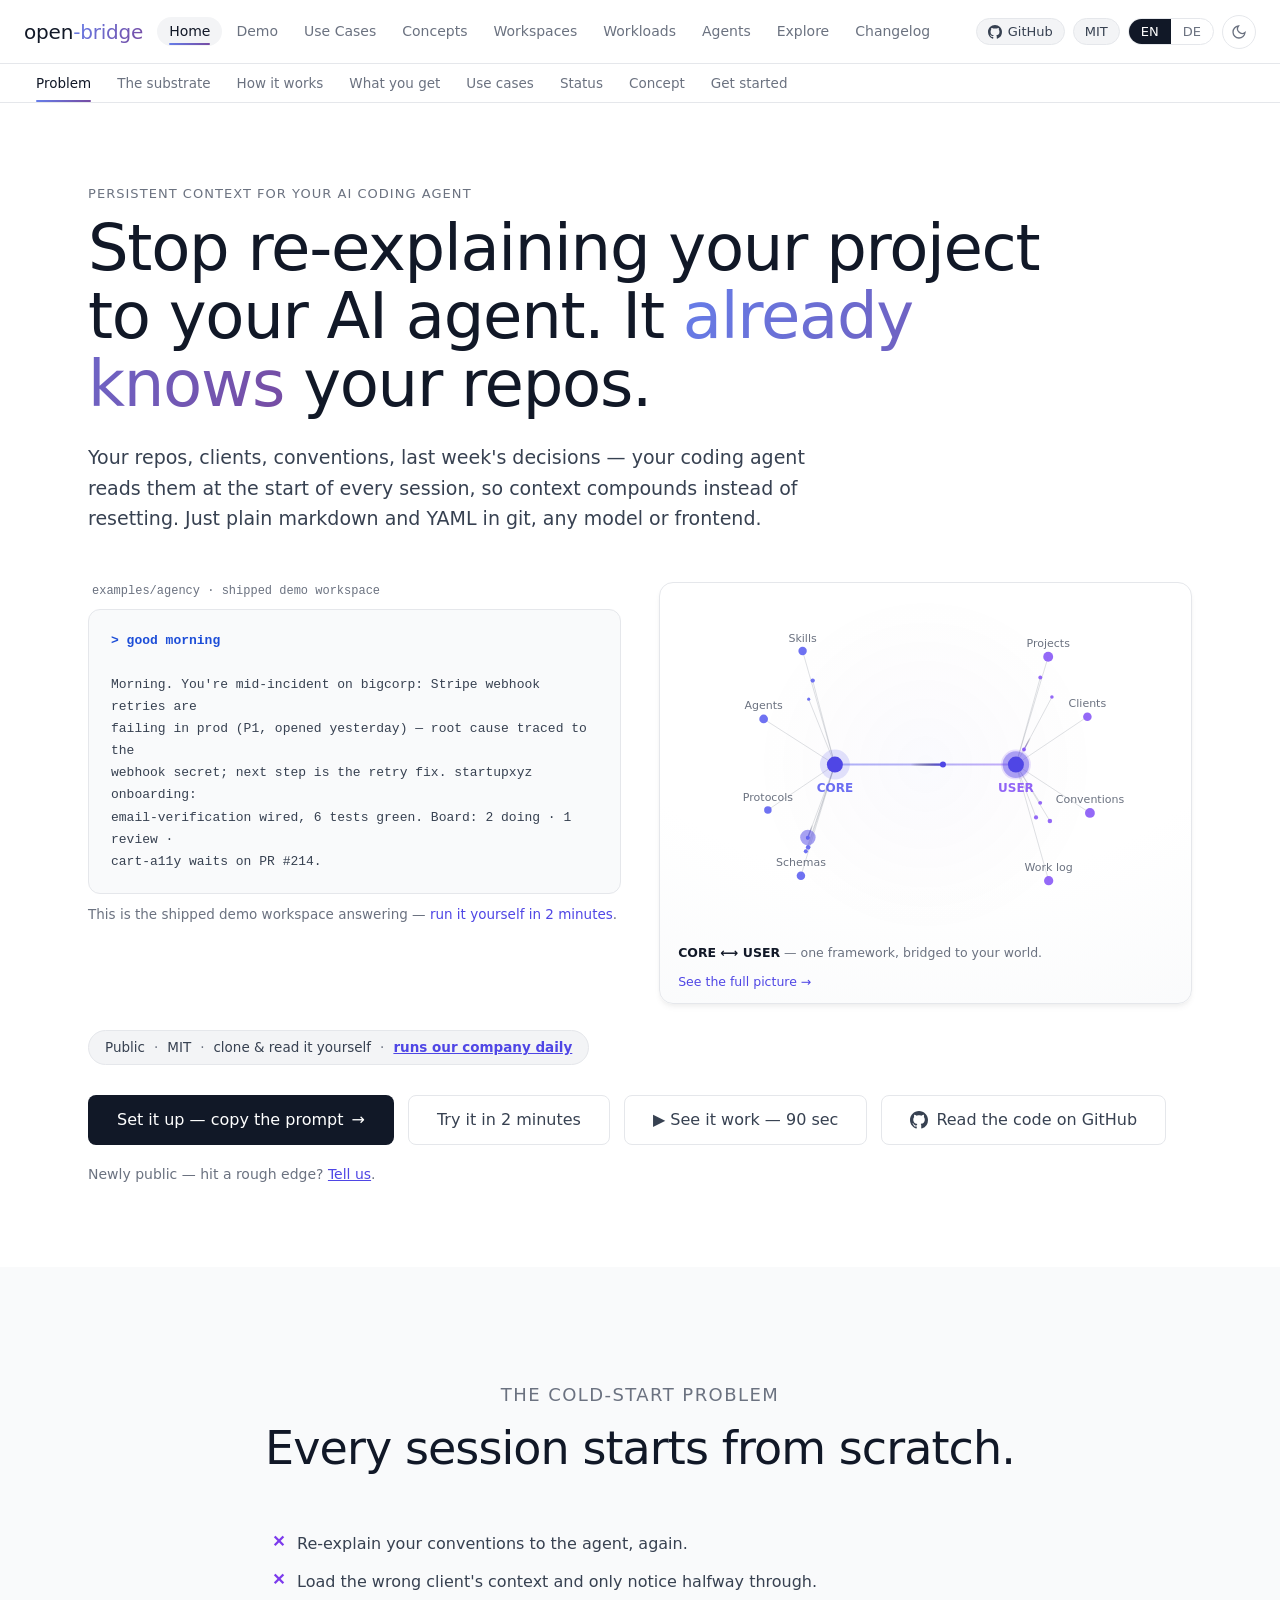
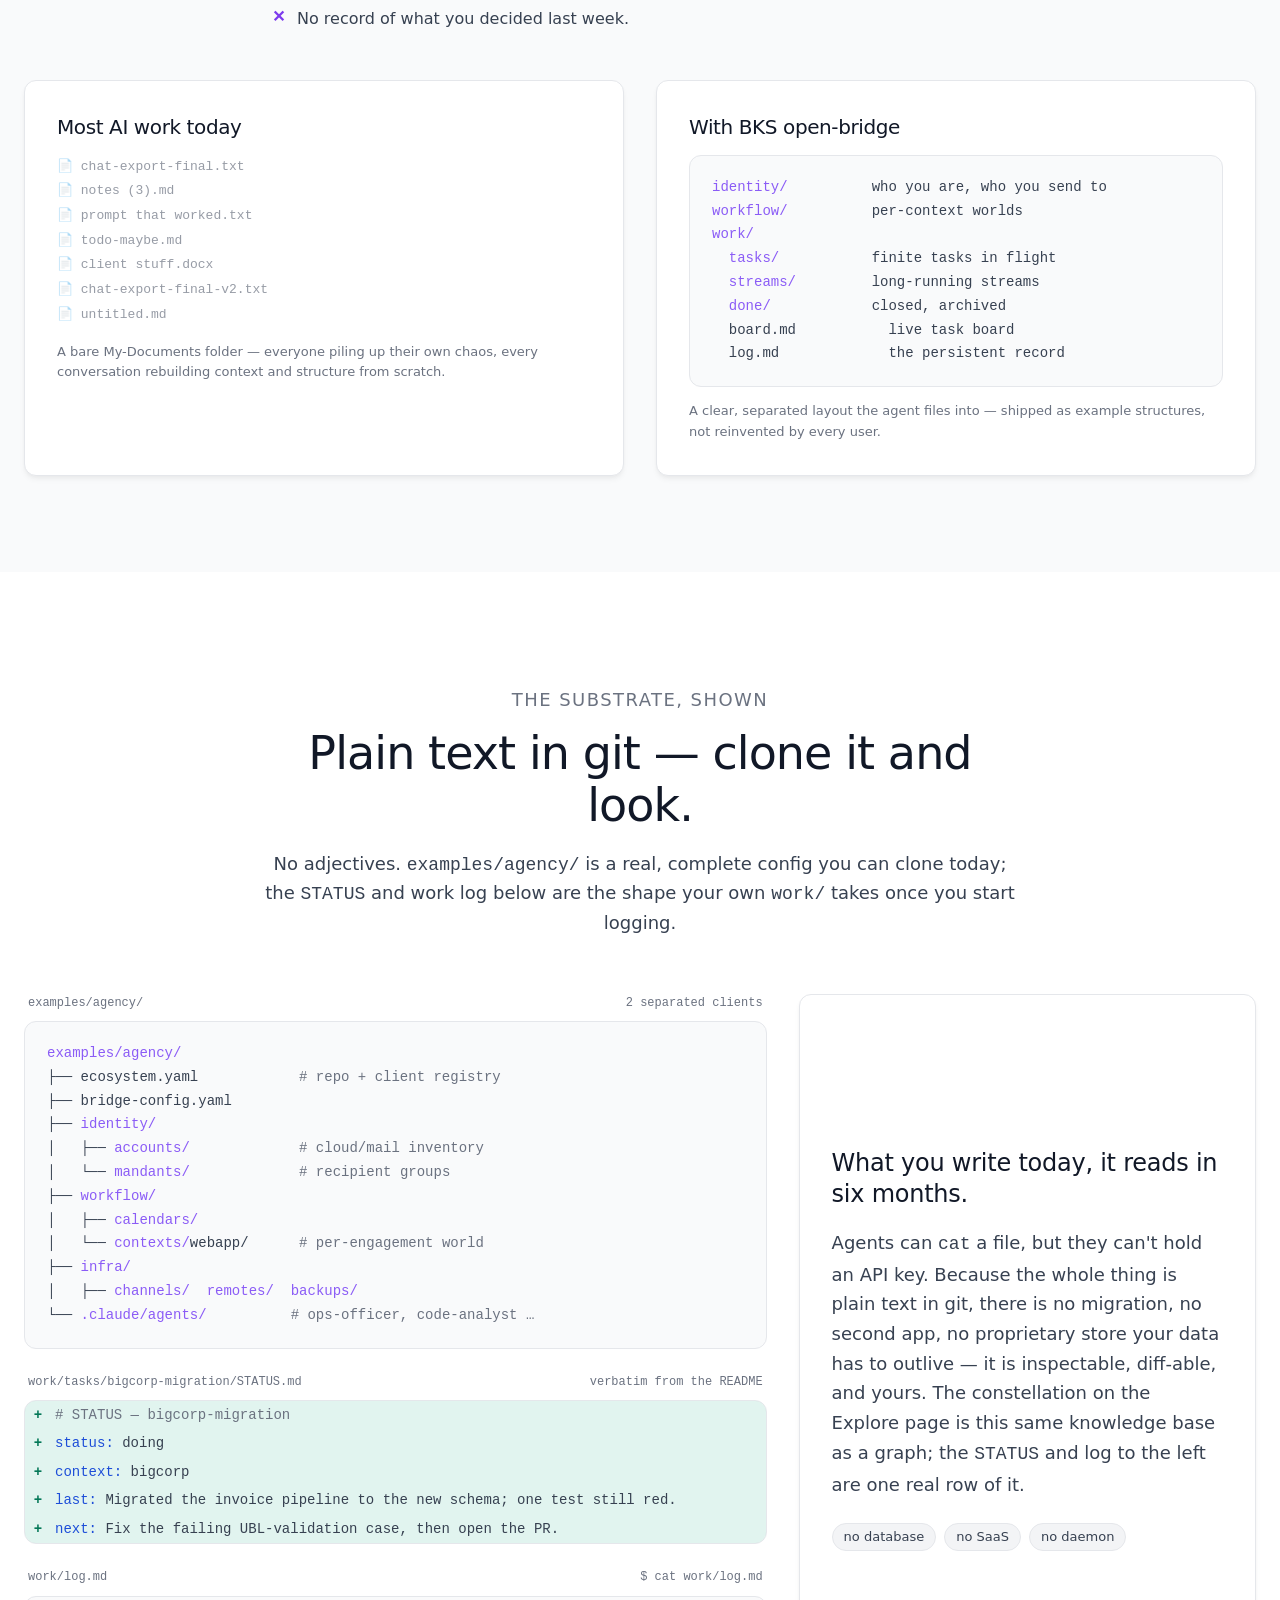
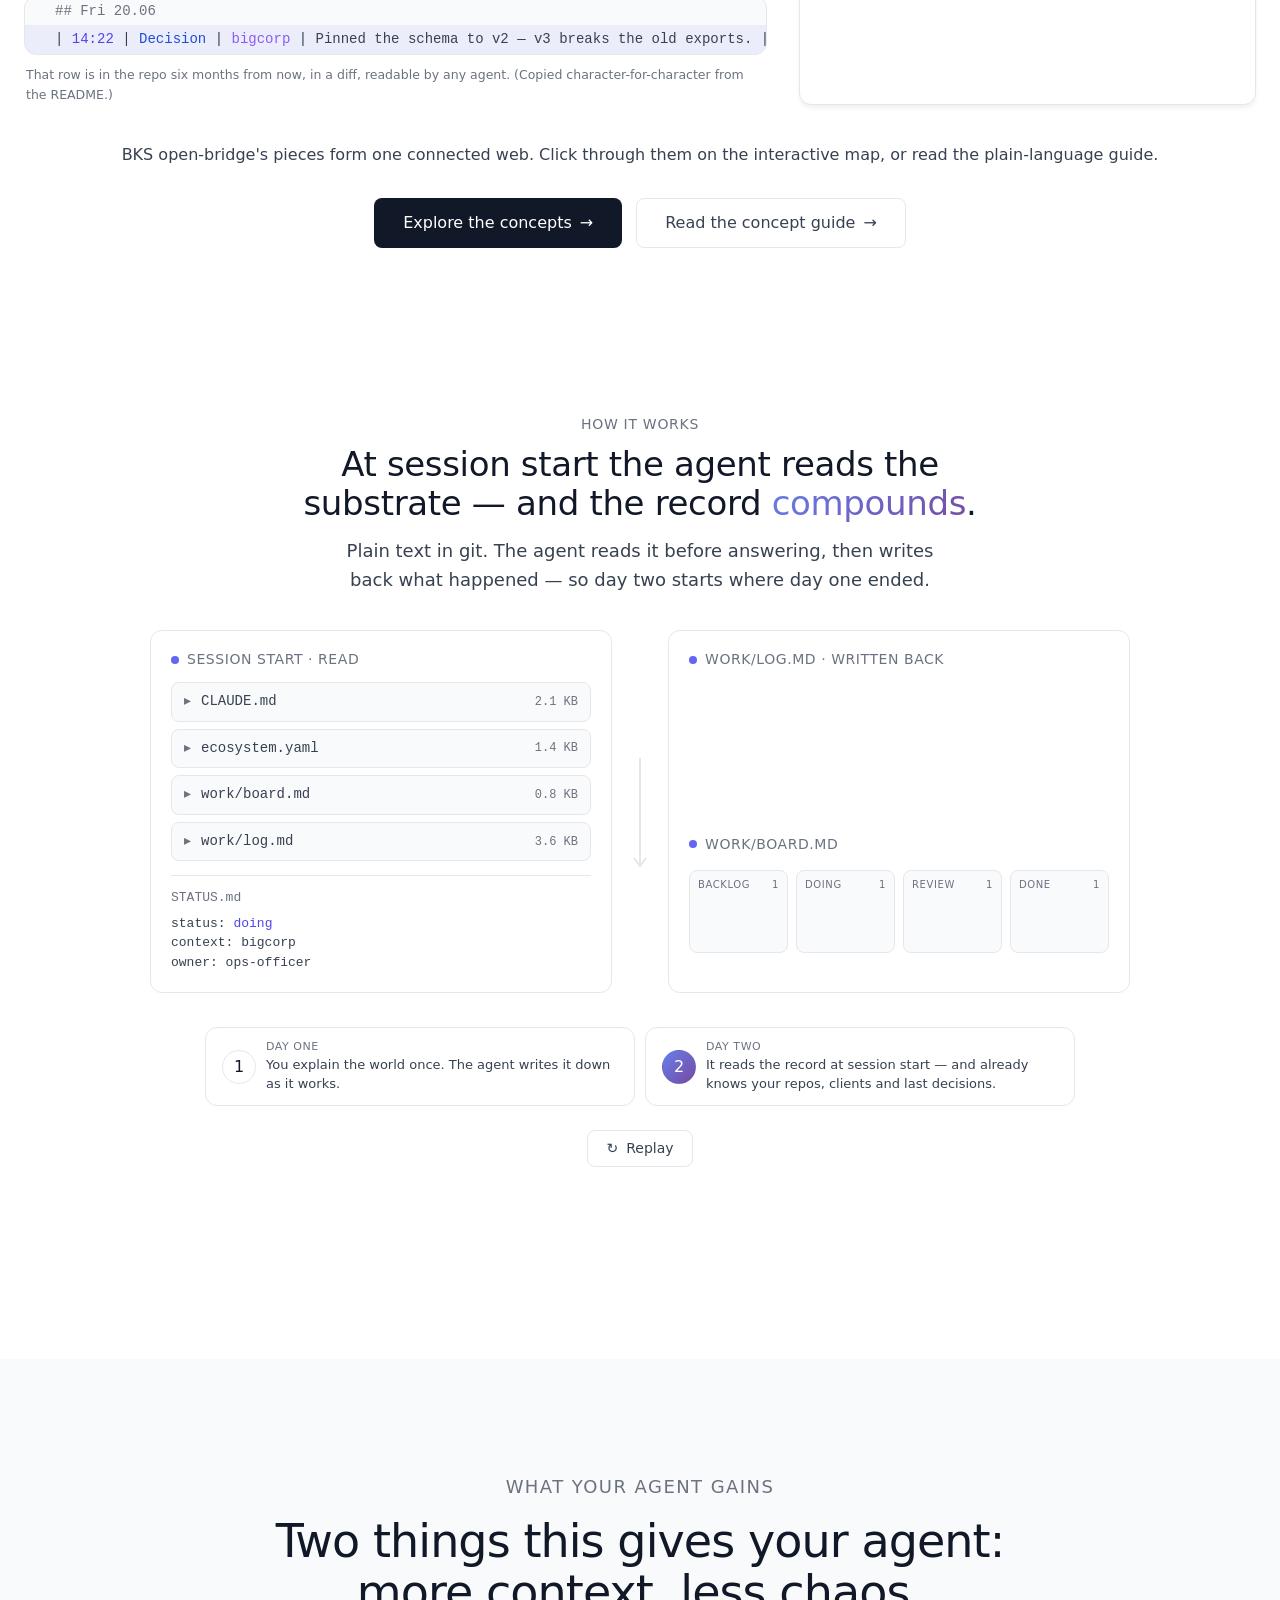
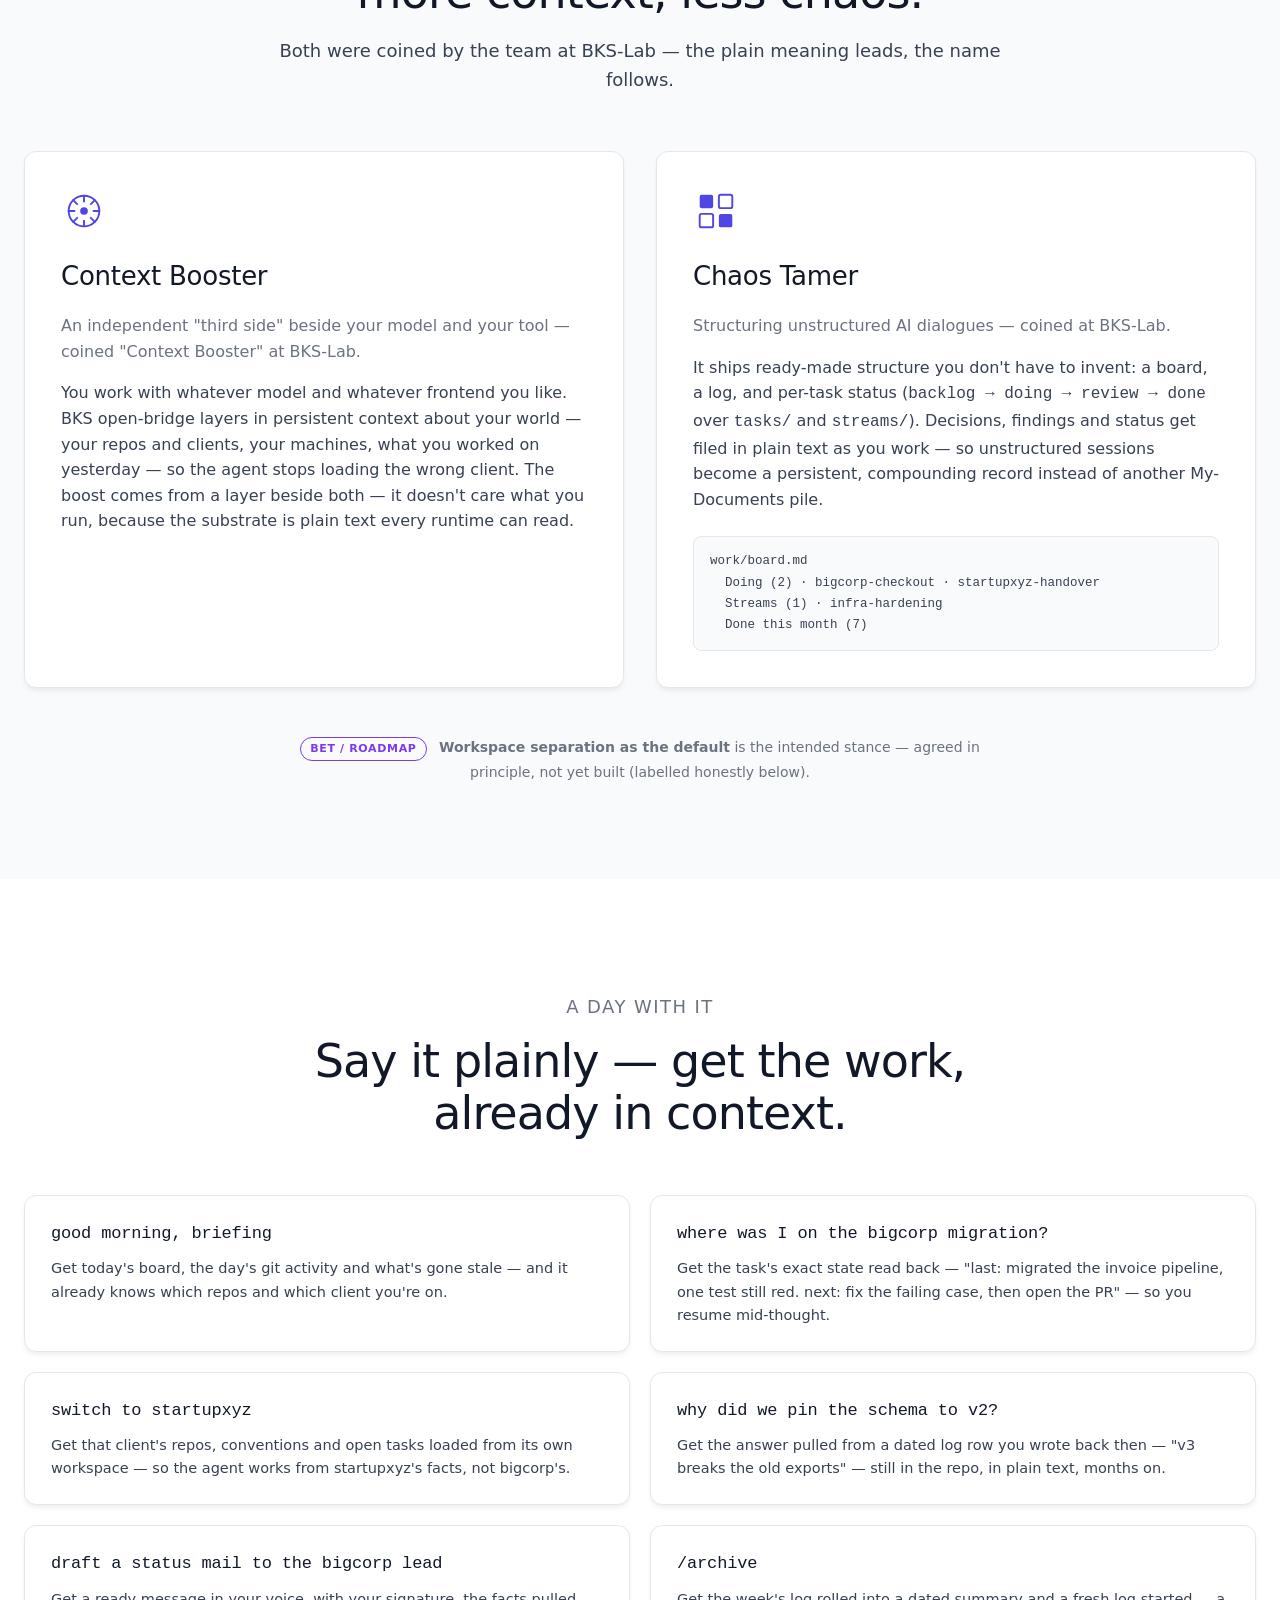
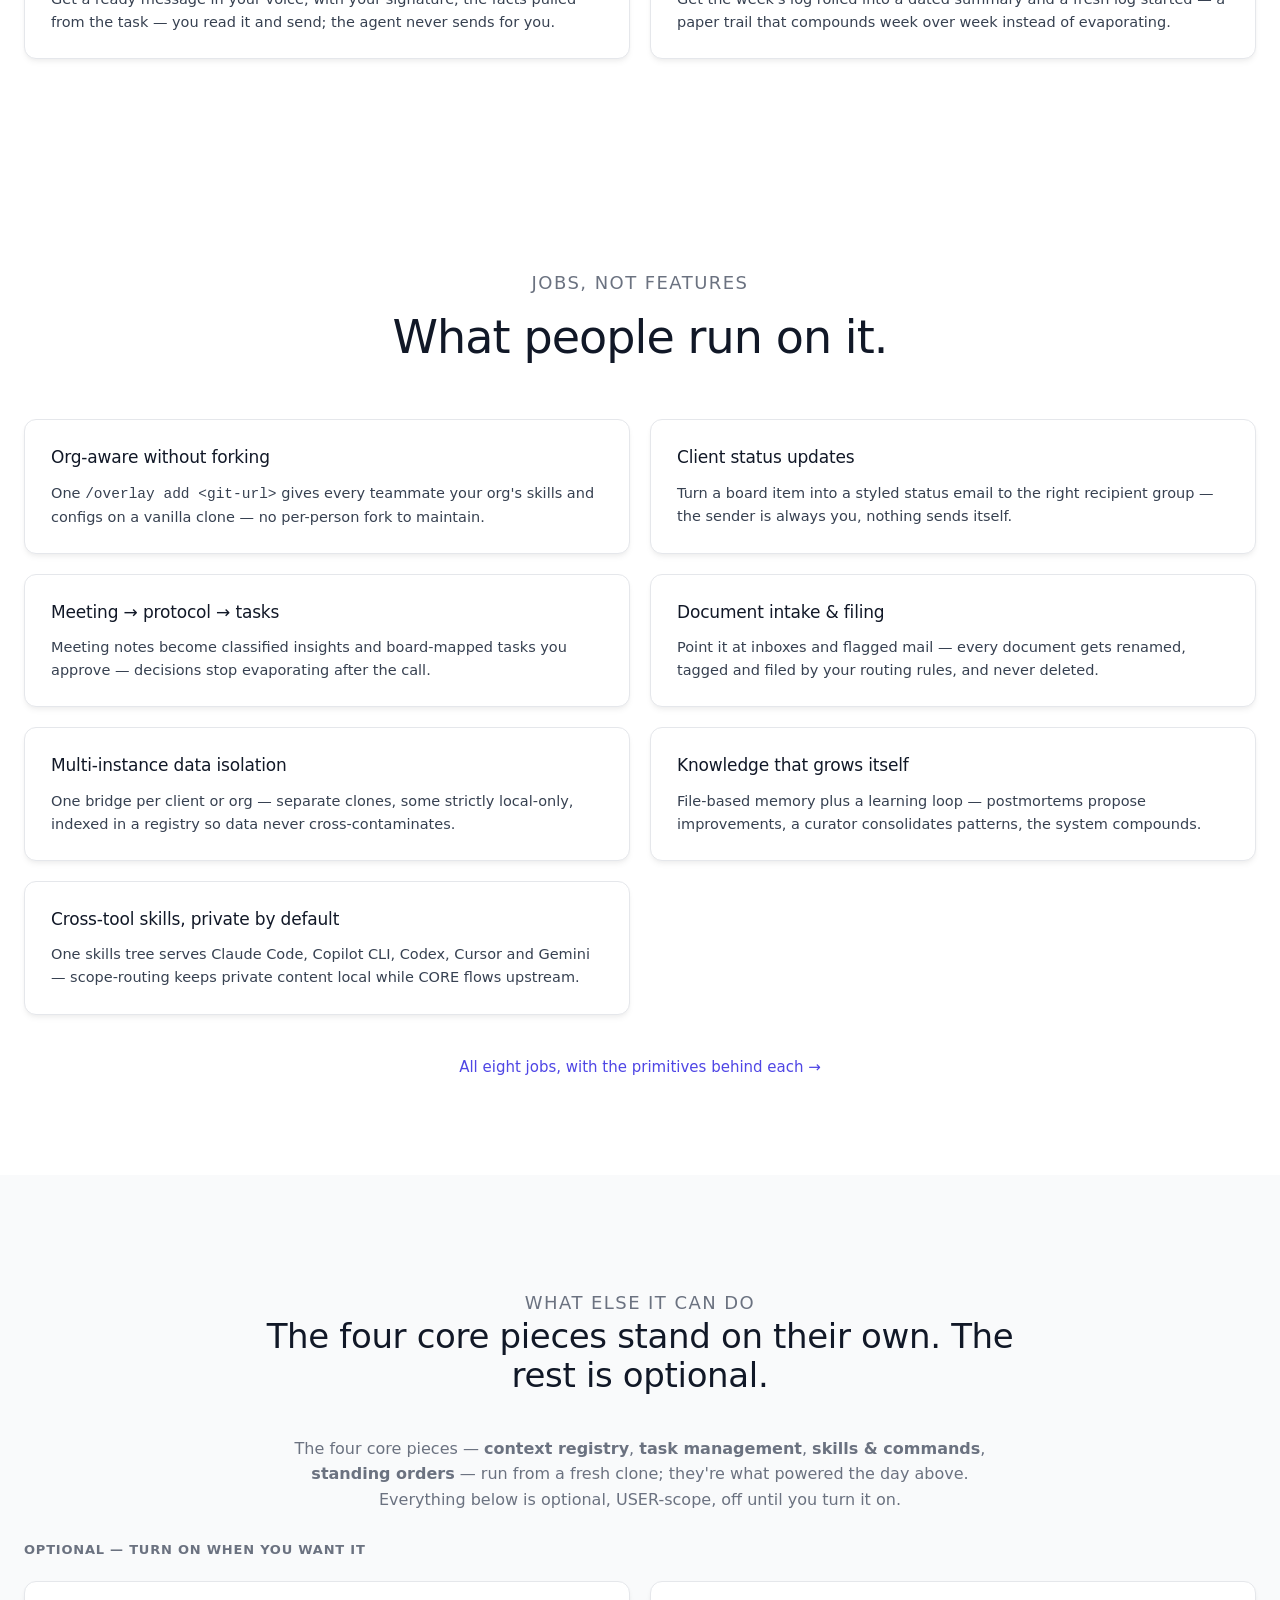
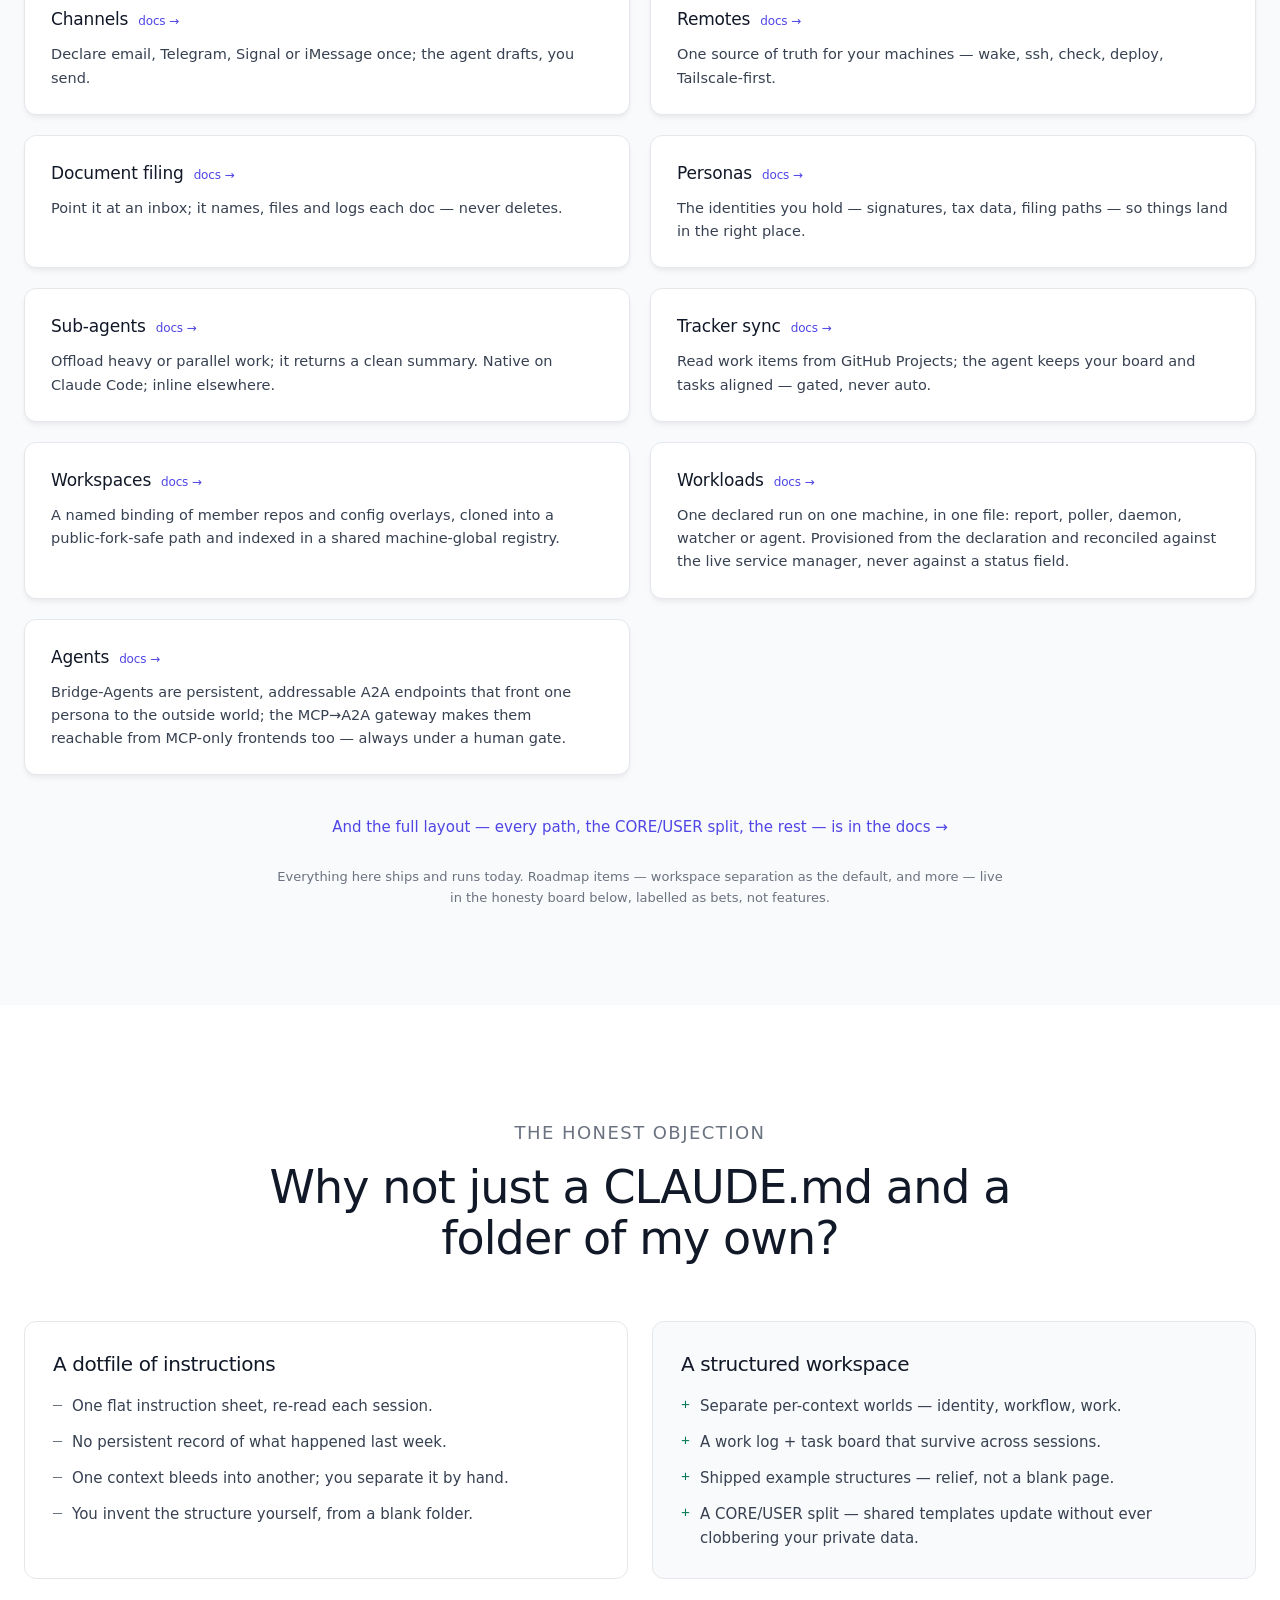
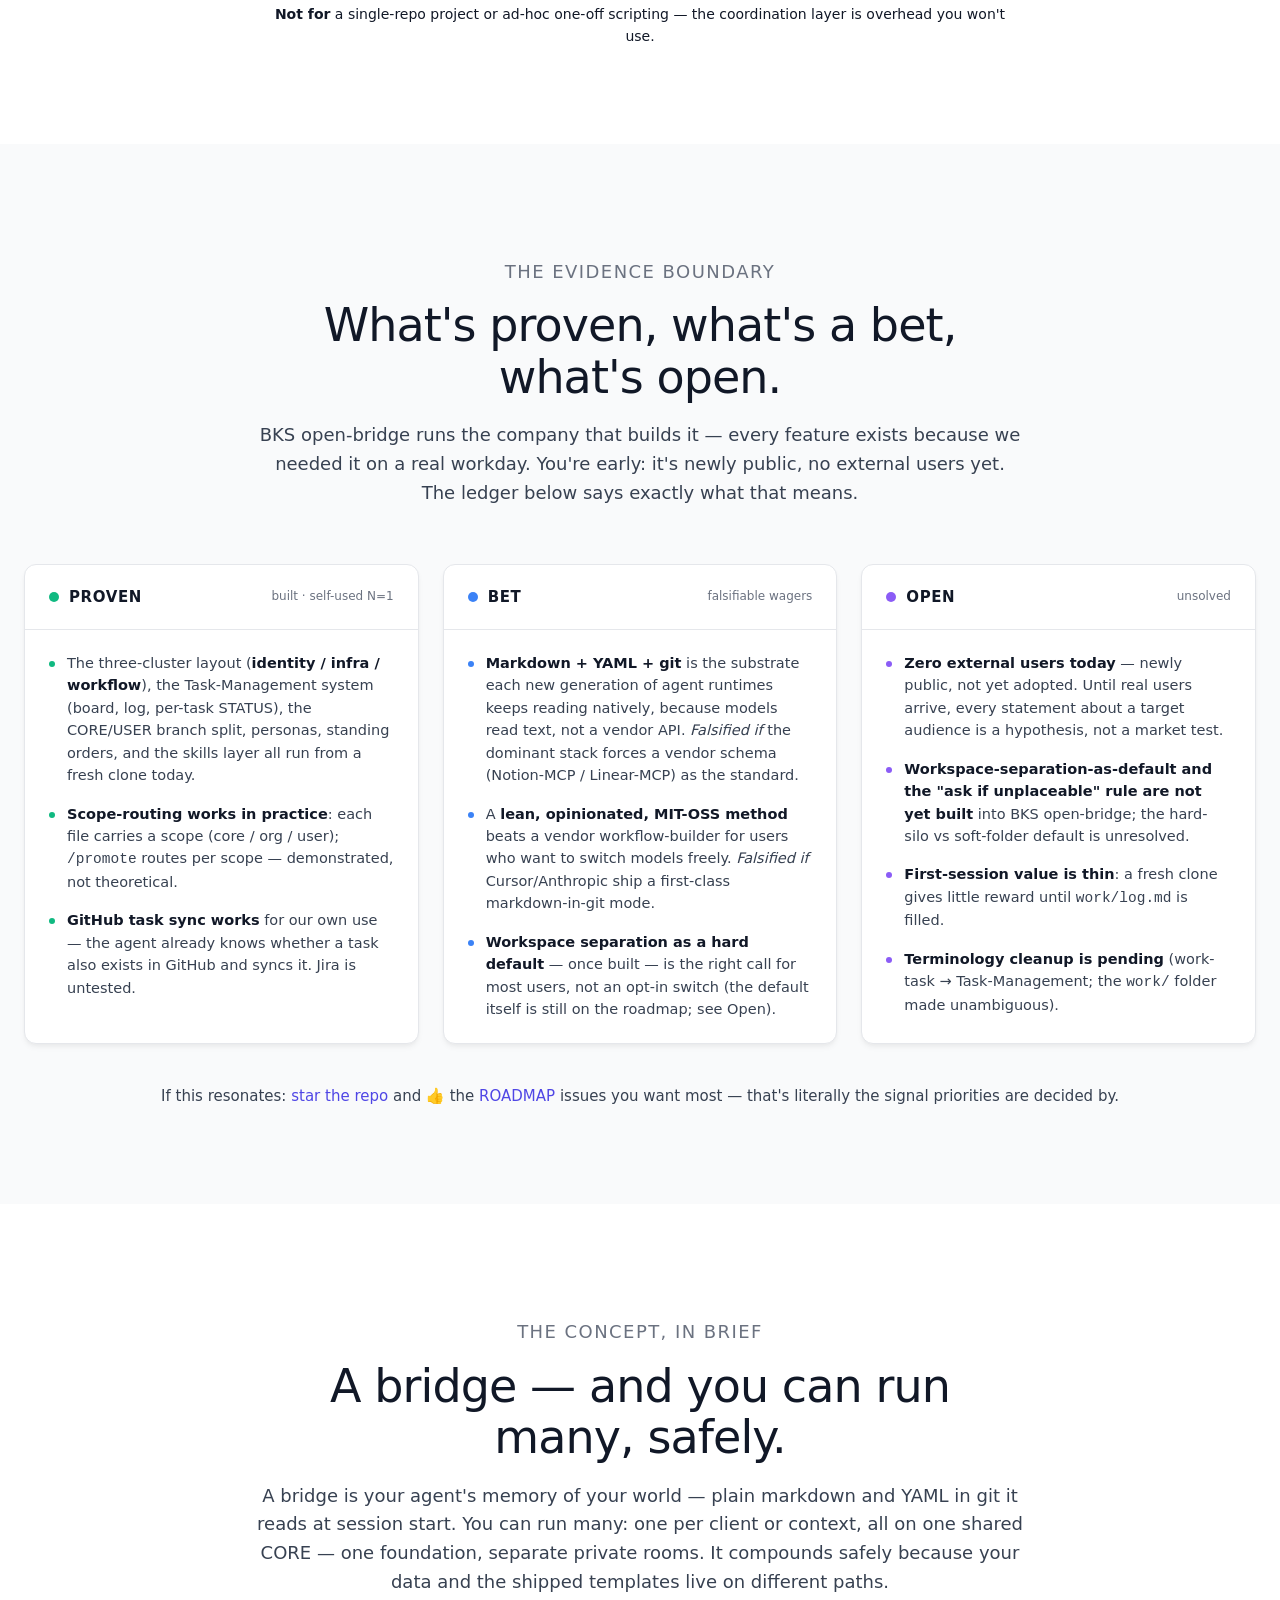
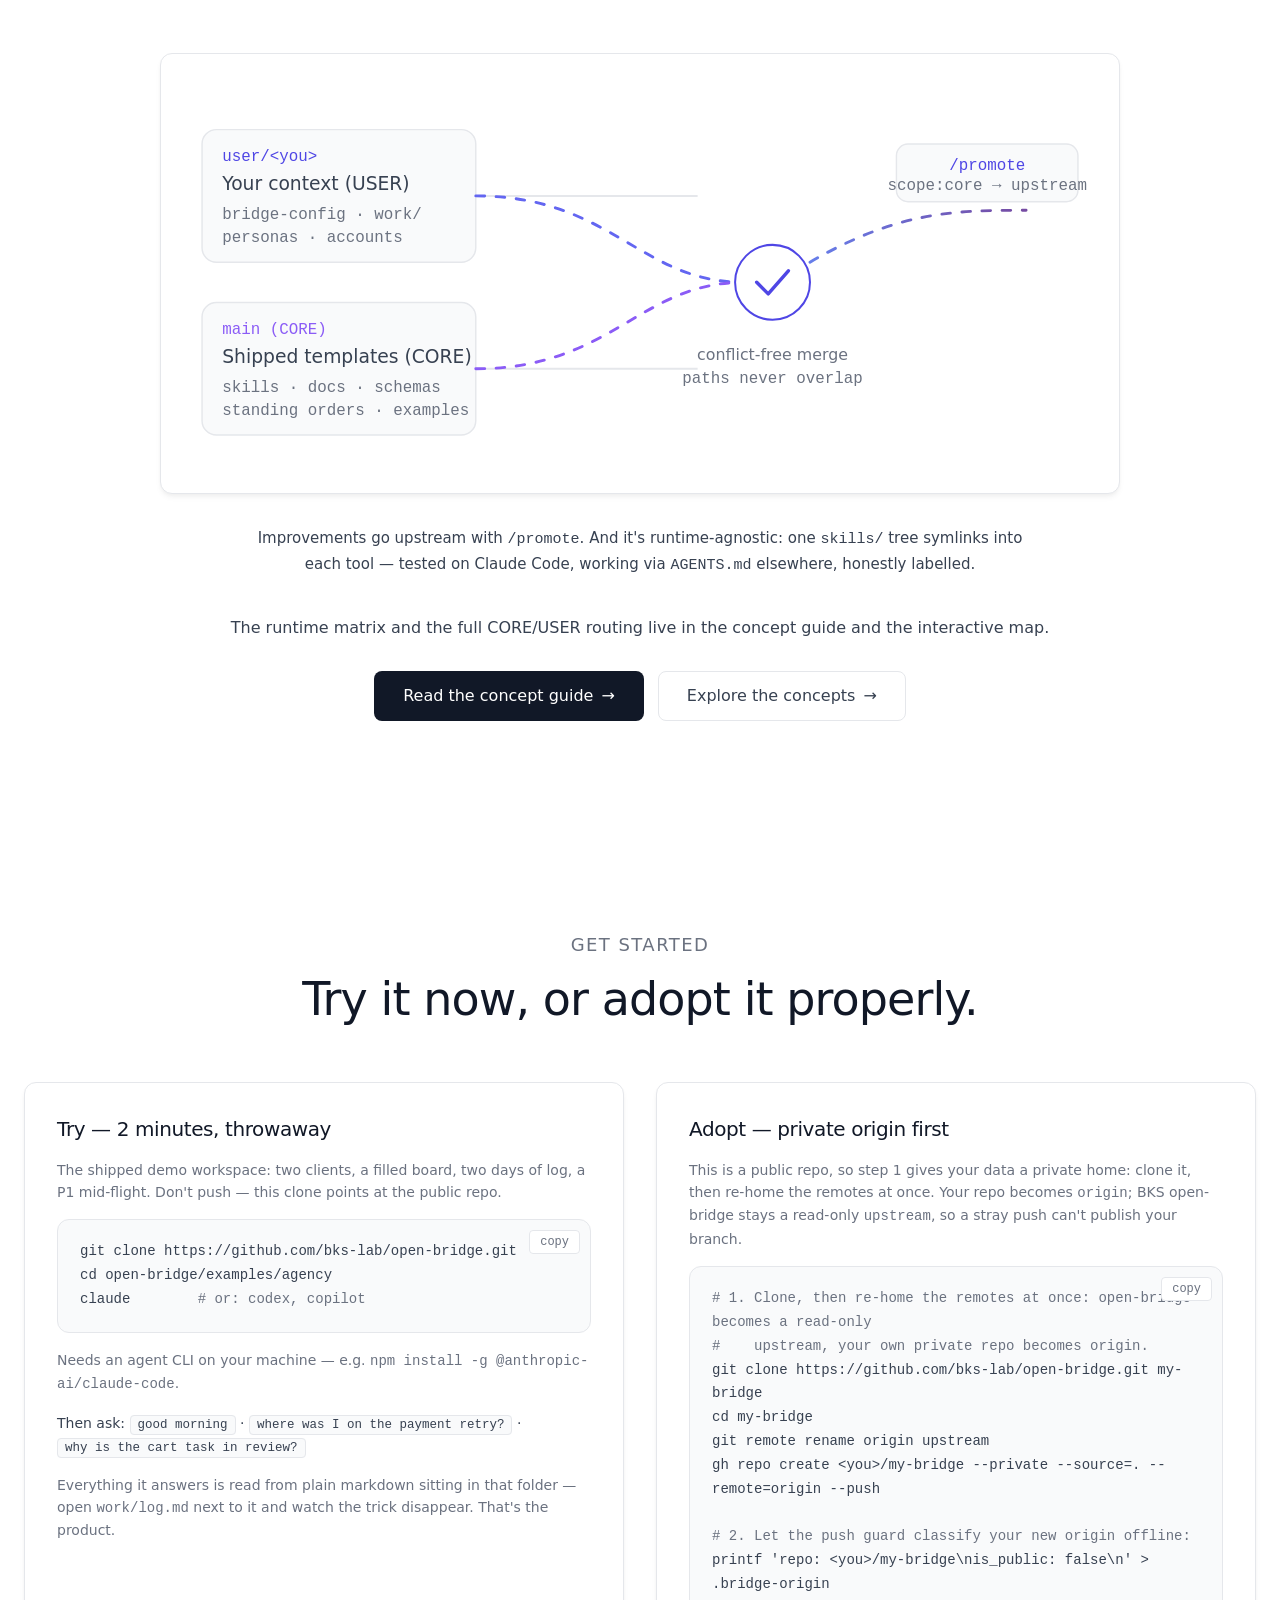
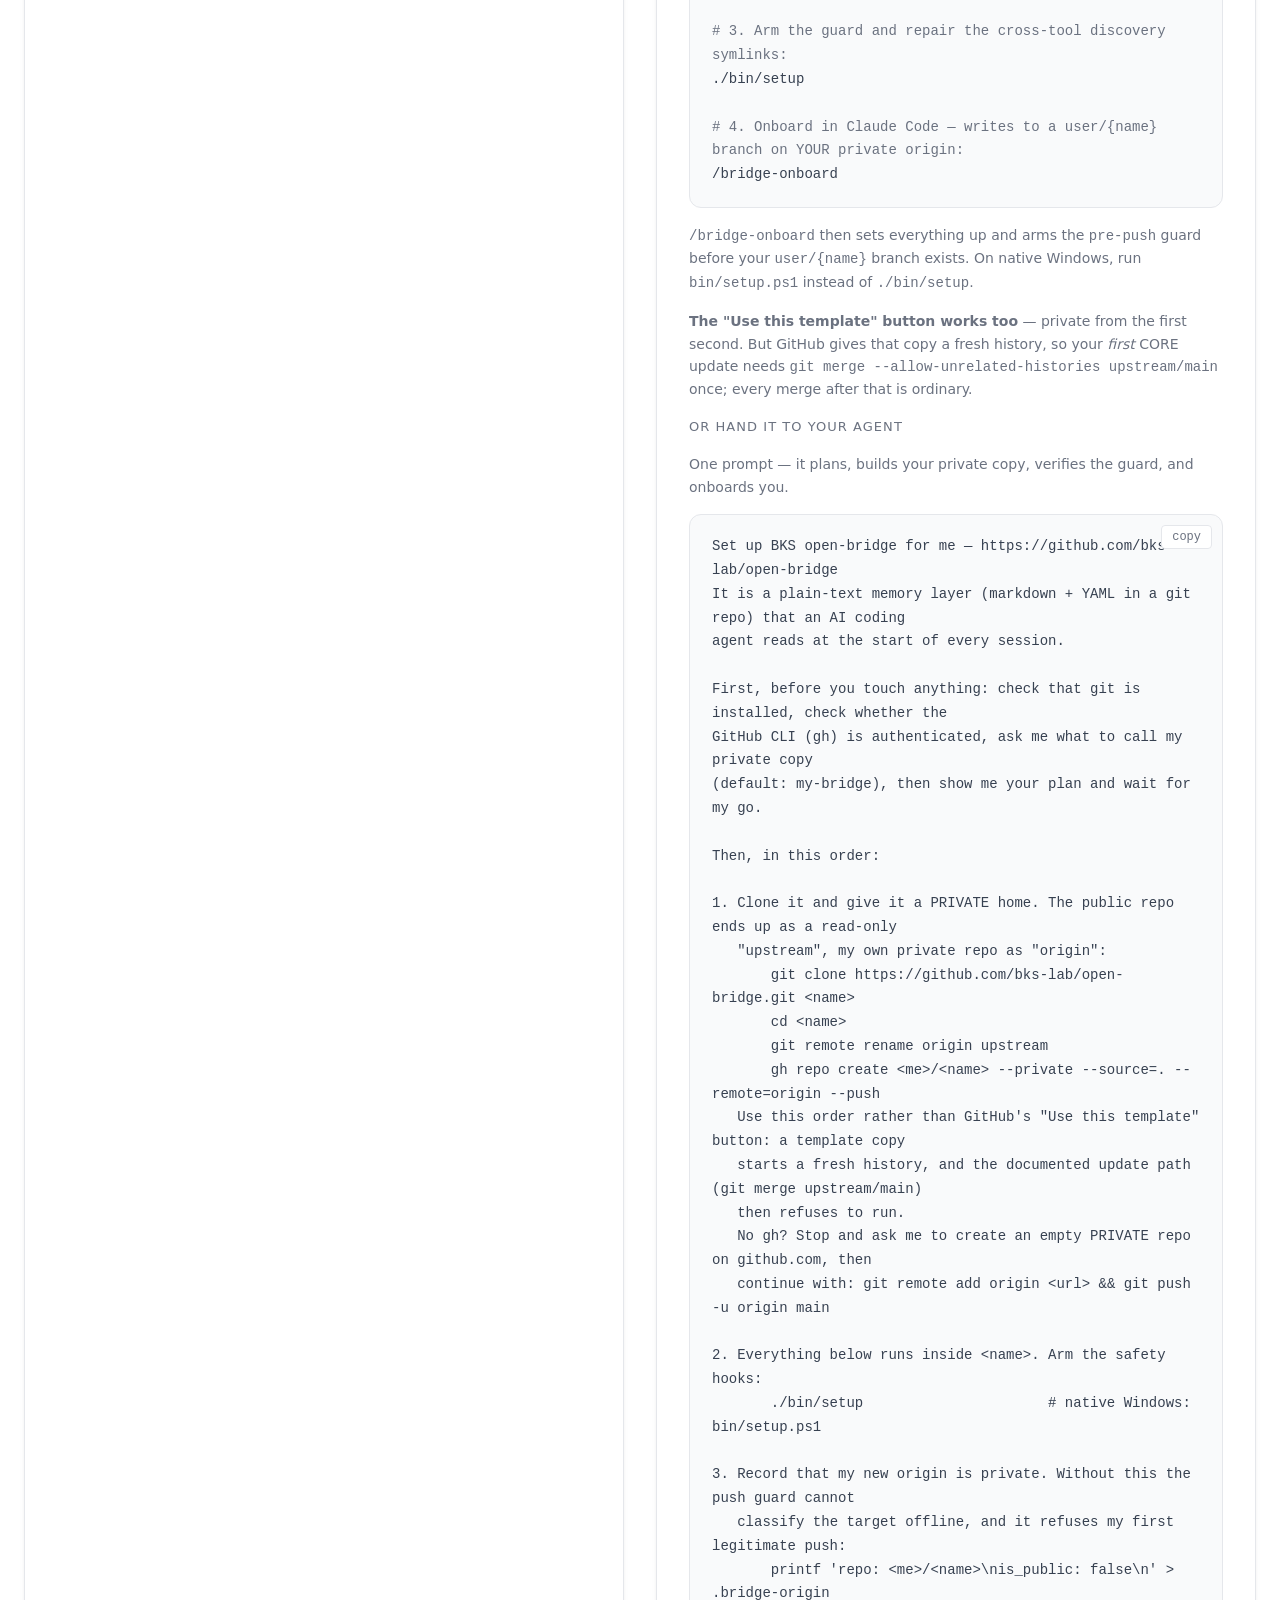
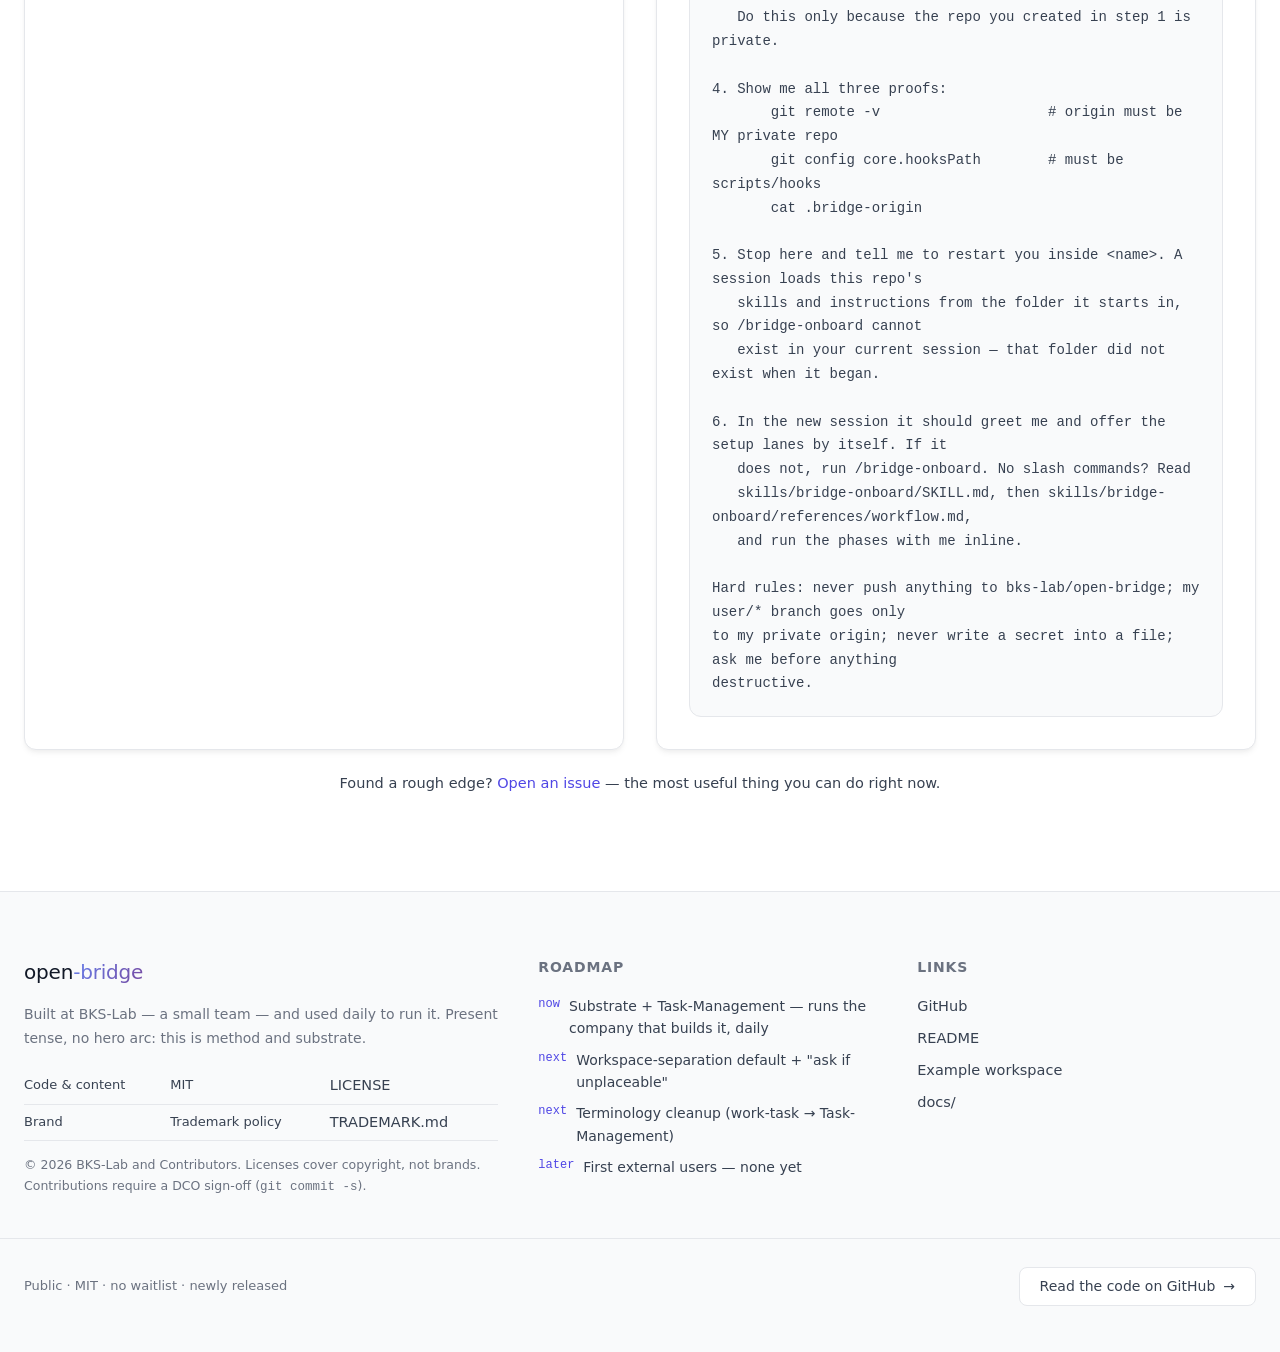
==== commit 48ed5b42: "docs(pages): a workloads page on the site, and the feature reachable from it The Pages site had eigh" ====
--- a/docs/index.html
+++ b/docs/index.html
@@ -480,6 +480,7 @@
       <a href="use-cases.html"><span data-lang="en">Use Cases</span><span data-lang="de">Anwendungsfälle</span></a>
       <a href="concepts.html"><span data-lang="en">Concepts</span><span data-lang="de">Konzepte</span></a>
       <a href="workspaces.html"><span data-lang="en">Workspaces</span><span data-lang="de">Workspaces</span></a>
+      <a href="workloads.html"><span data-lang="en">Workloads</span><span data-lang="de">Workloads</span></a>
       <a href="agents.html"><span data-lang="en">Agents</span><span data-lang="de">Agents</span></a>
       <a href="explore.html"><span data-lang="en">Explore</span><span data-lang="de">Erkunden</span></a>
       <a href="changelog.html"><span data-lang="en">Changelog</span><span data-lang="de">Changelog</span></a>
@@ -1031,6 +1032,10 @@
         <div class="cap-item">
           <div class="cap-label"><span data-lang="en">Workspaces</span><span data-lang="de">Workspaces</span><a class="cap-docs" href="workspaces.html">docs →</a></div>
           <p class="cap-benefit"><span data-lang="en">A named binding of member repos and config overlays, cloned into a public-fork-safe path and indexed in a shared machine-global registry.</span><span data-lang="de">Eine benannte Bindung aus Mitgliedsrepos und Config-Overlays, geklont in einen für öffentliche Forks sicheren Pfad und in einer geteilten maschinenweiten Registry indiziert.</span></p>
+        </div>
+        <div class="cap-item">
+          <div class="cap-label"><span data-lang="en">Workloads</span><span data-lang="de">Workloads</span><a class="cap-docs" href="workloads.html">docs →</a></div>
+          <p class="cap-benefit"><span data-lang="en">One declared run on one machine, in one file: report, poller, daemon, watcher or agent. Provisioned from the declaration and reconciled against the live service manager, never against a status field.</span><span data-lang="de">Ein deklarierter Lauf auf einer Maschine, in einer Datei: Bericht, Poller, Daemon, Wächter oder Agent. Aus der Deklaration eingerichtet und gegen den lebenden Dienstverwalter abgeglichen, nie gegen ein Statusfeld.</span></p>
         </div>
         <div class="cap-item">
           <div class="cap-label"><span data-lang="en">Agents</span><span data-lang="de">Agents</span><a class="cap-docs" href="agents.html">docs →</a></div>
